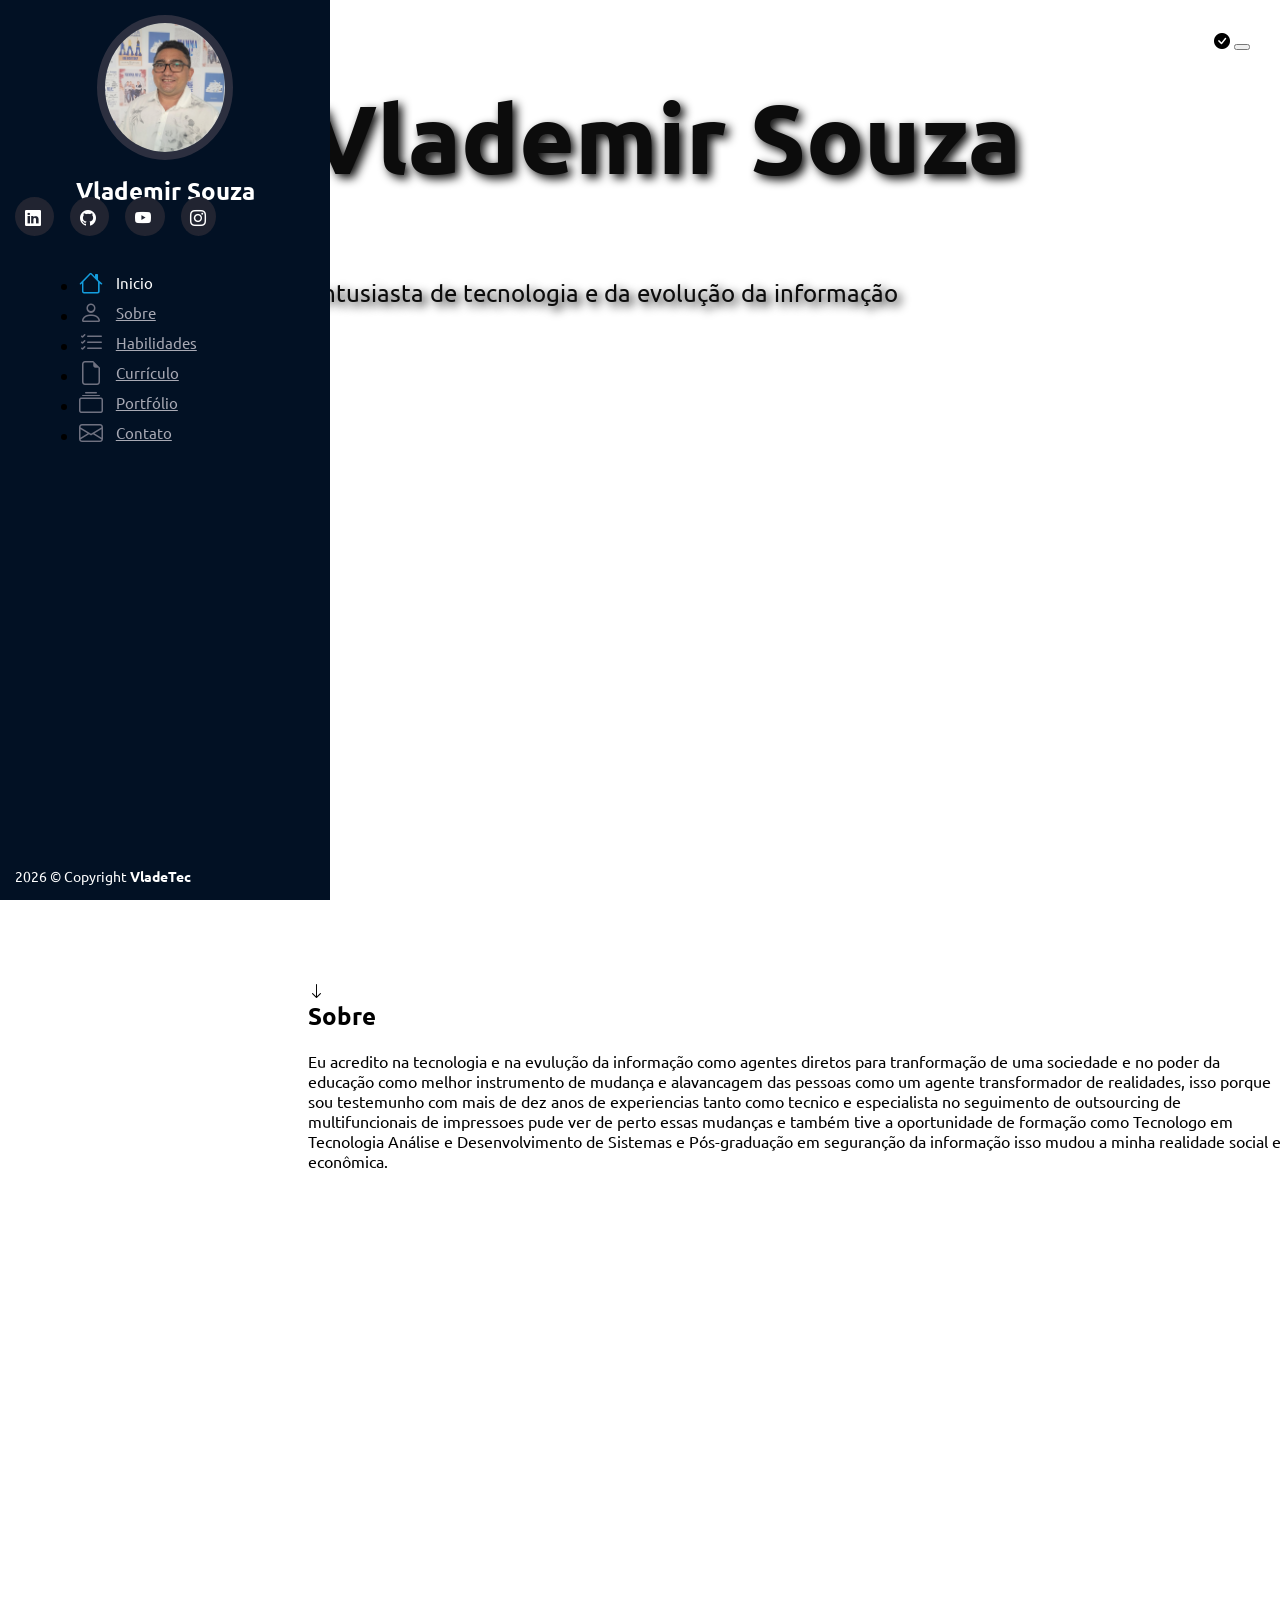
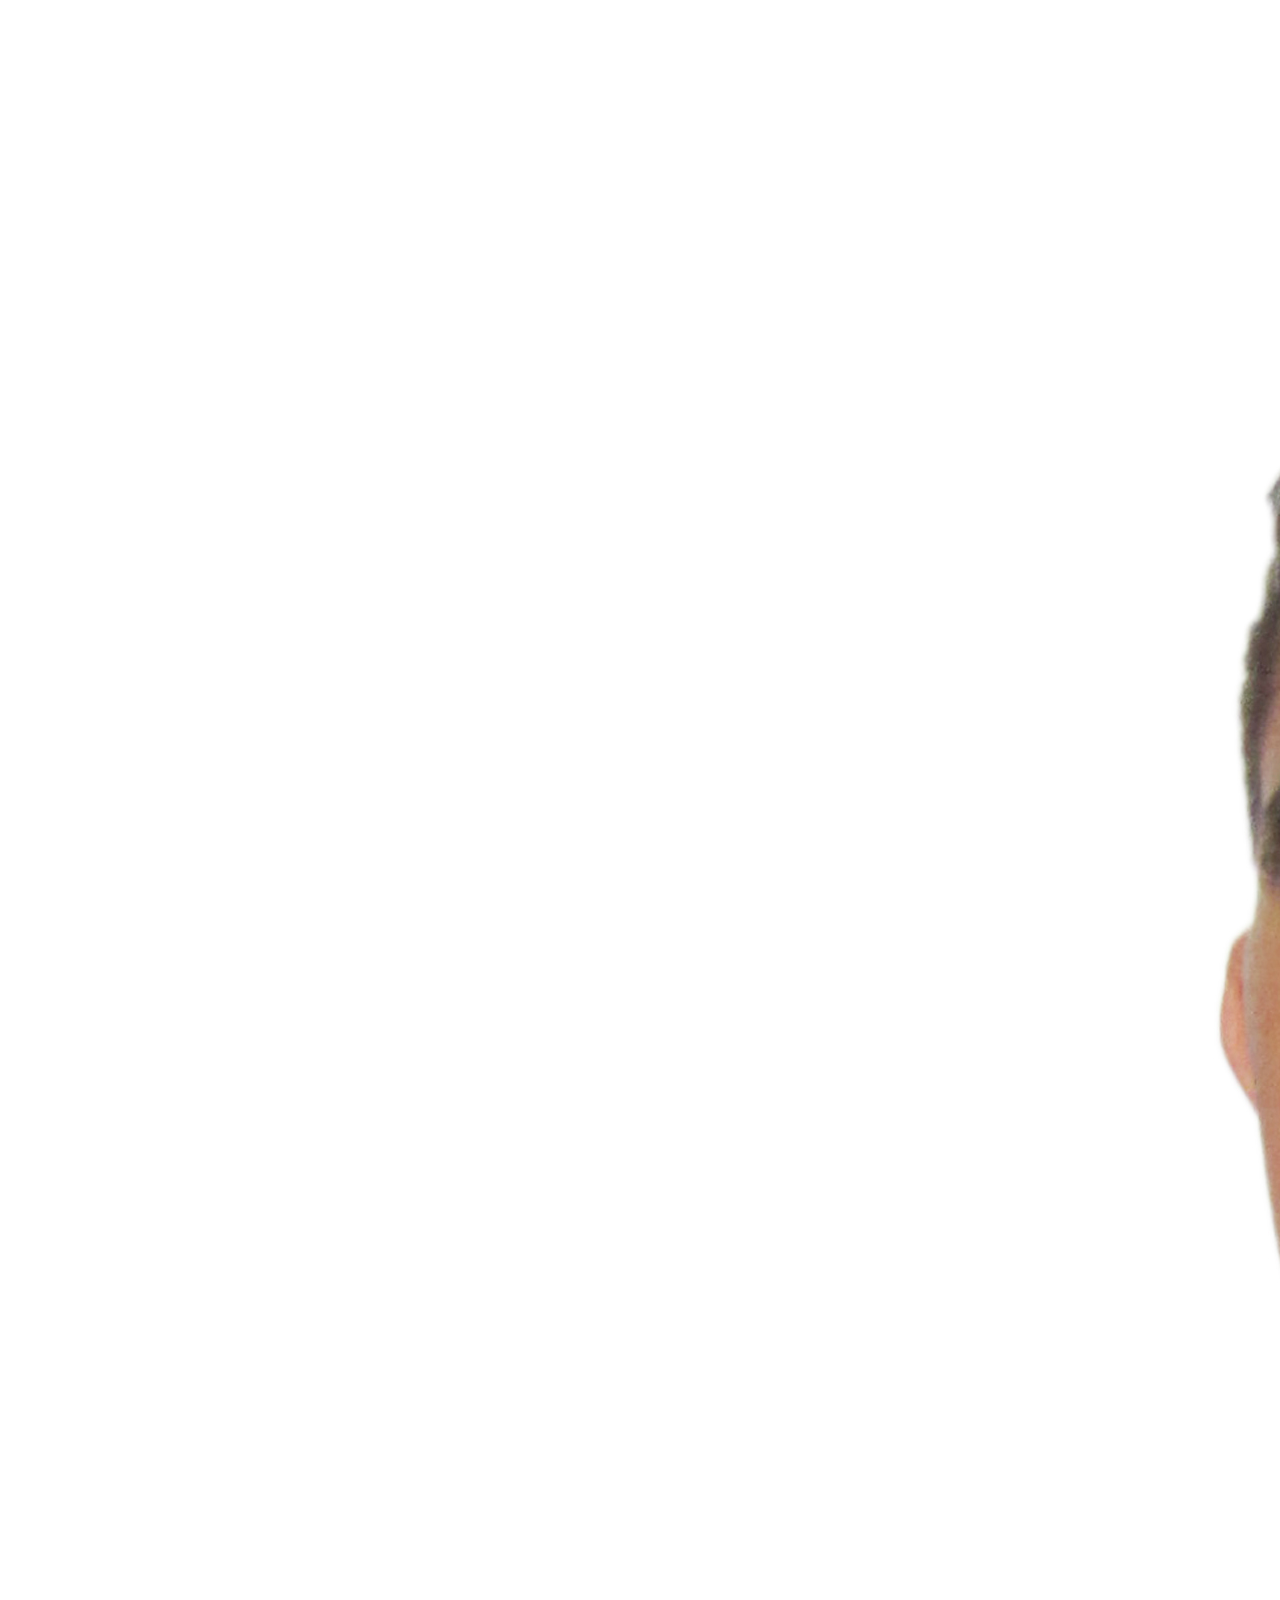
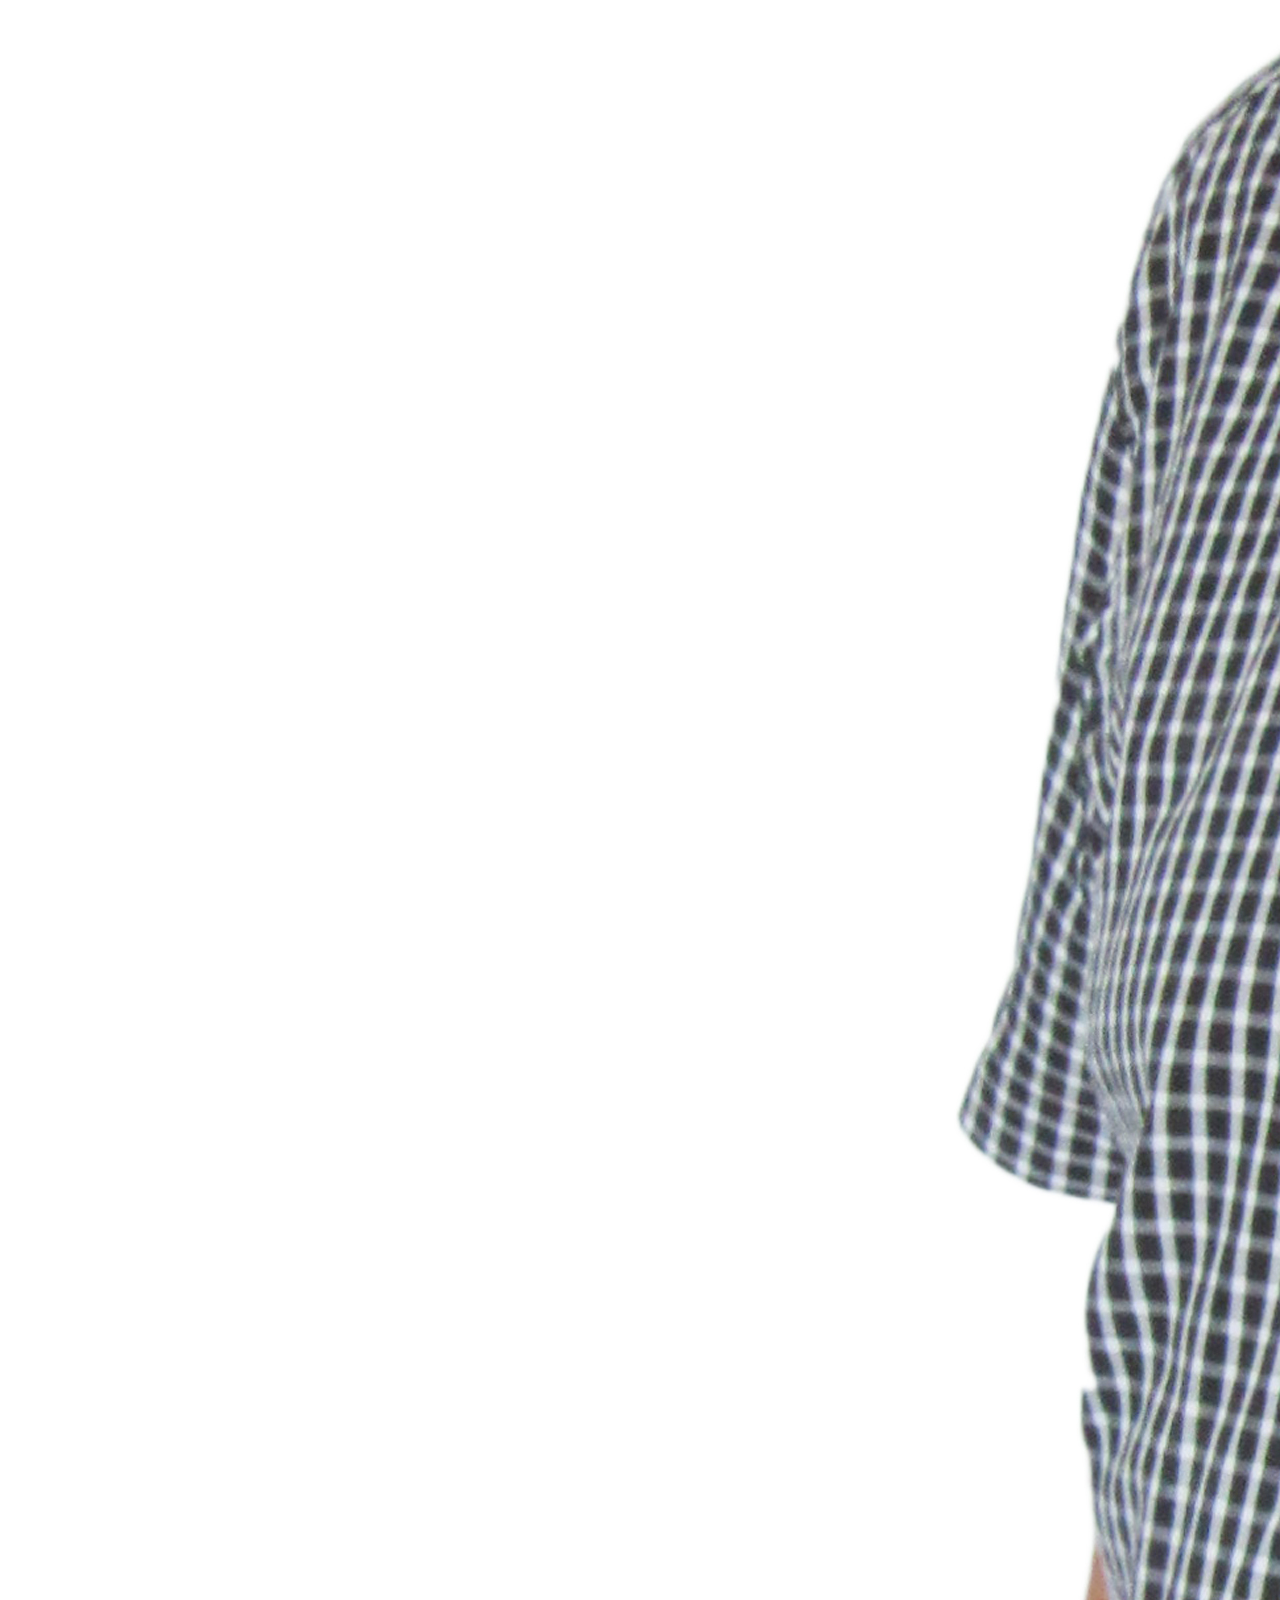
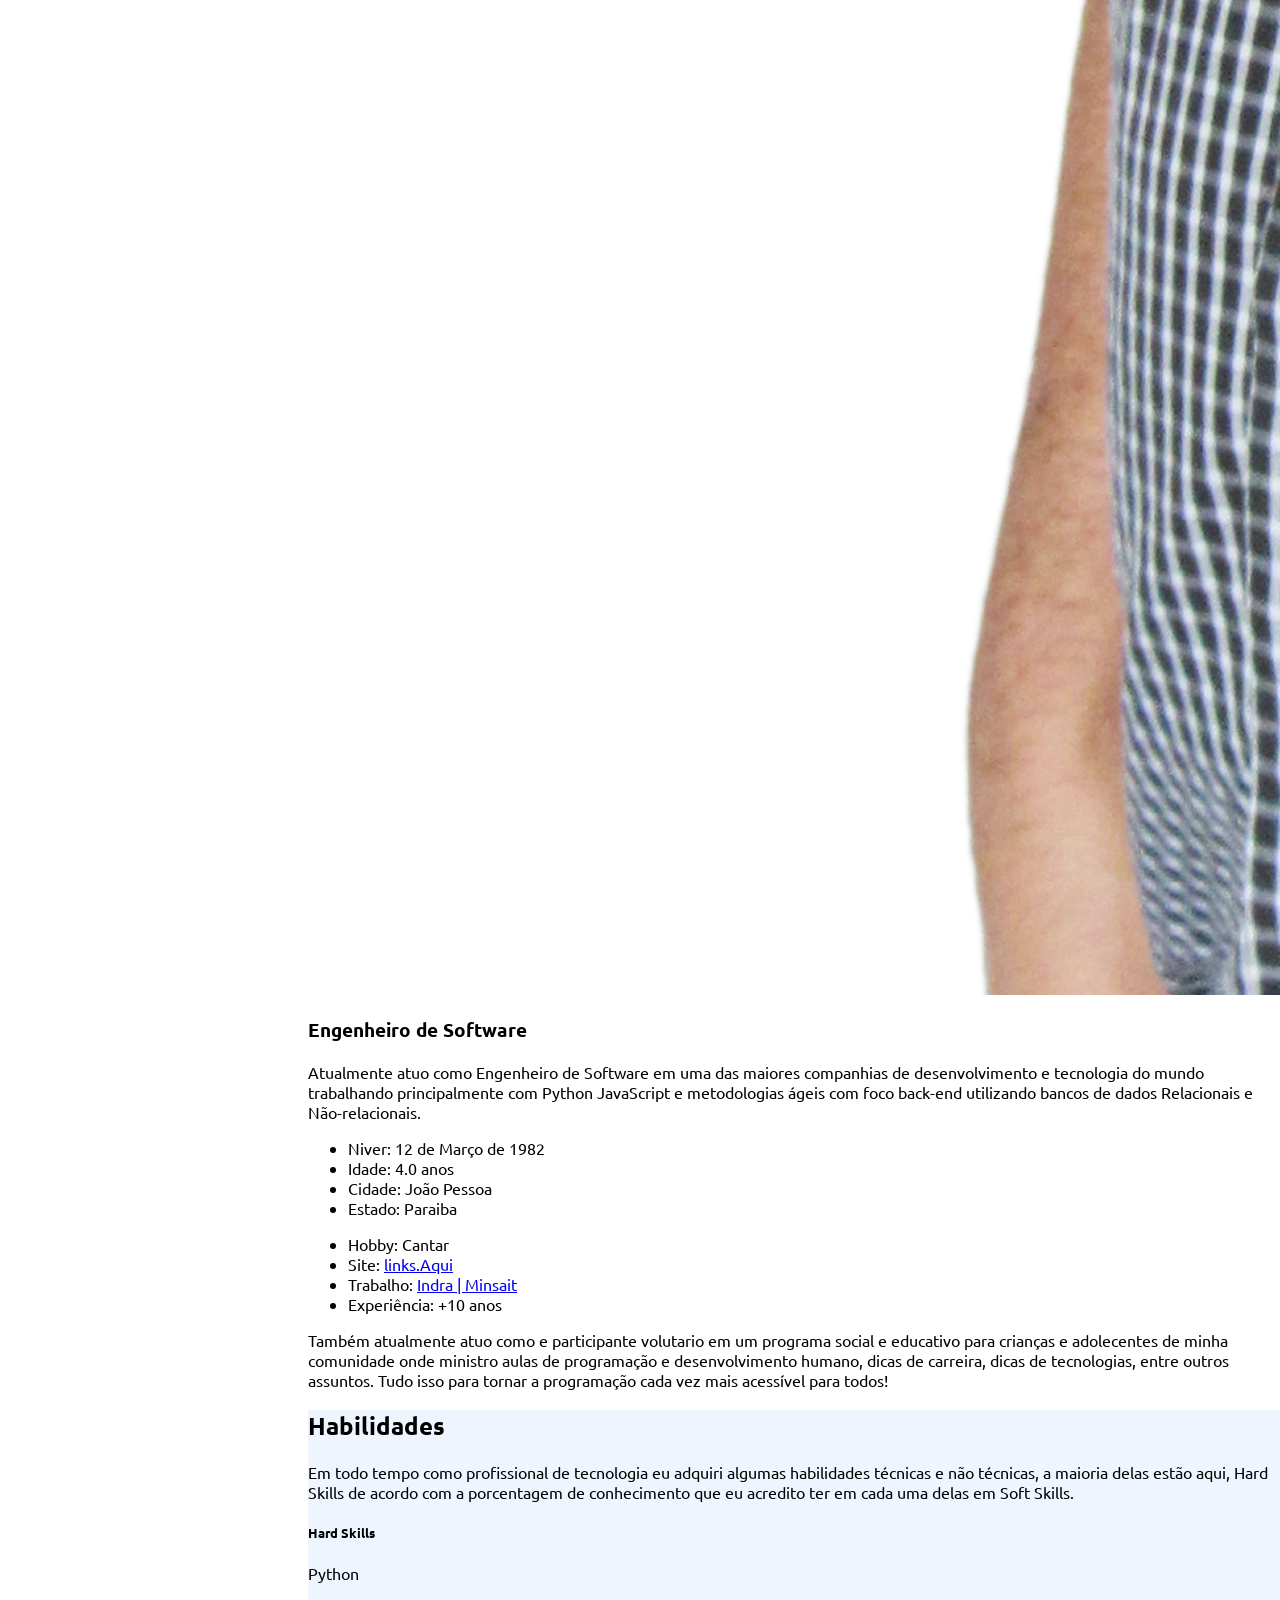
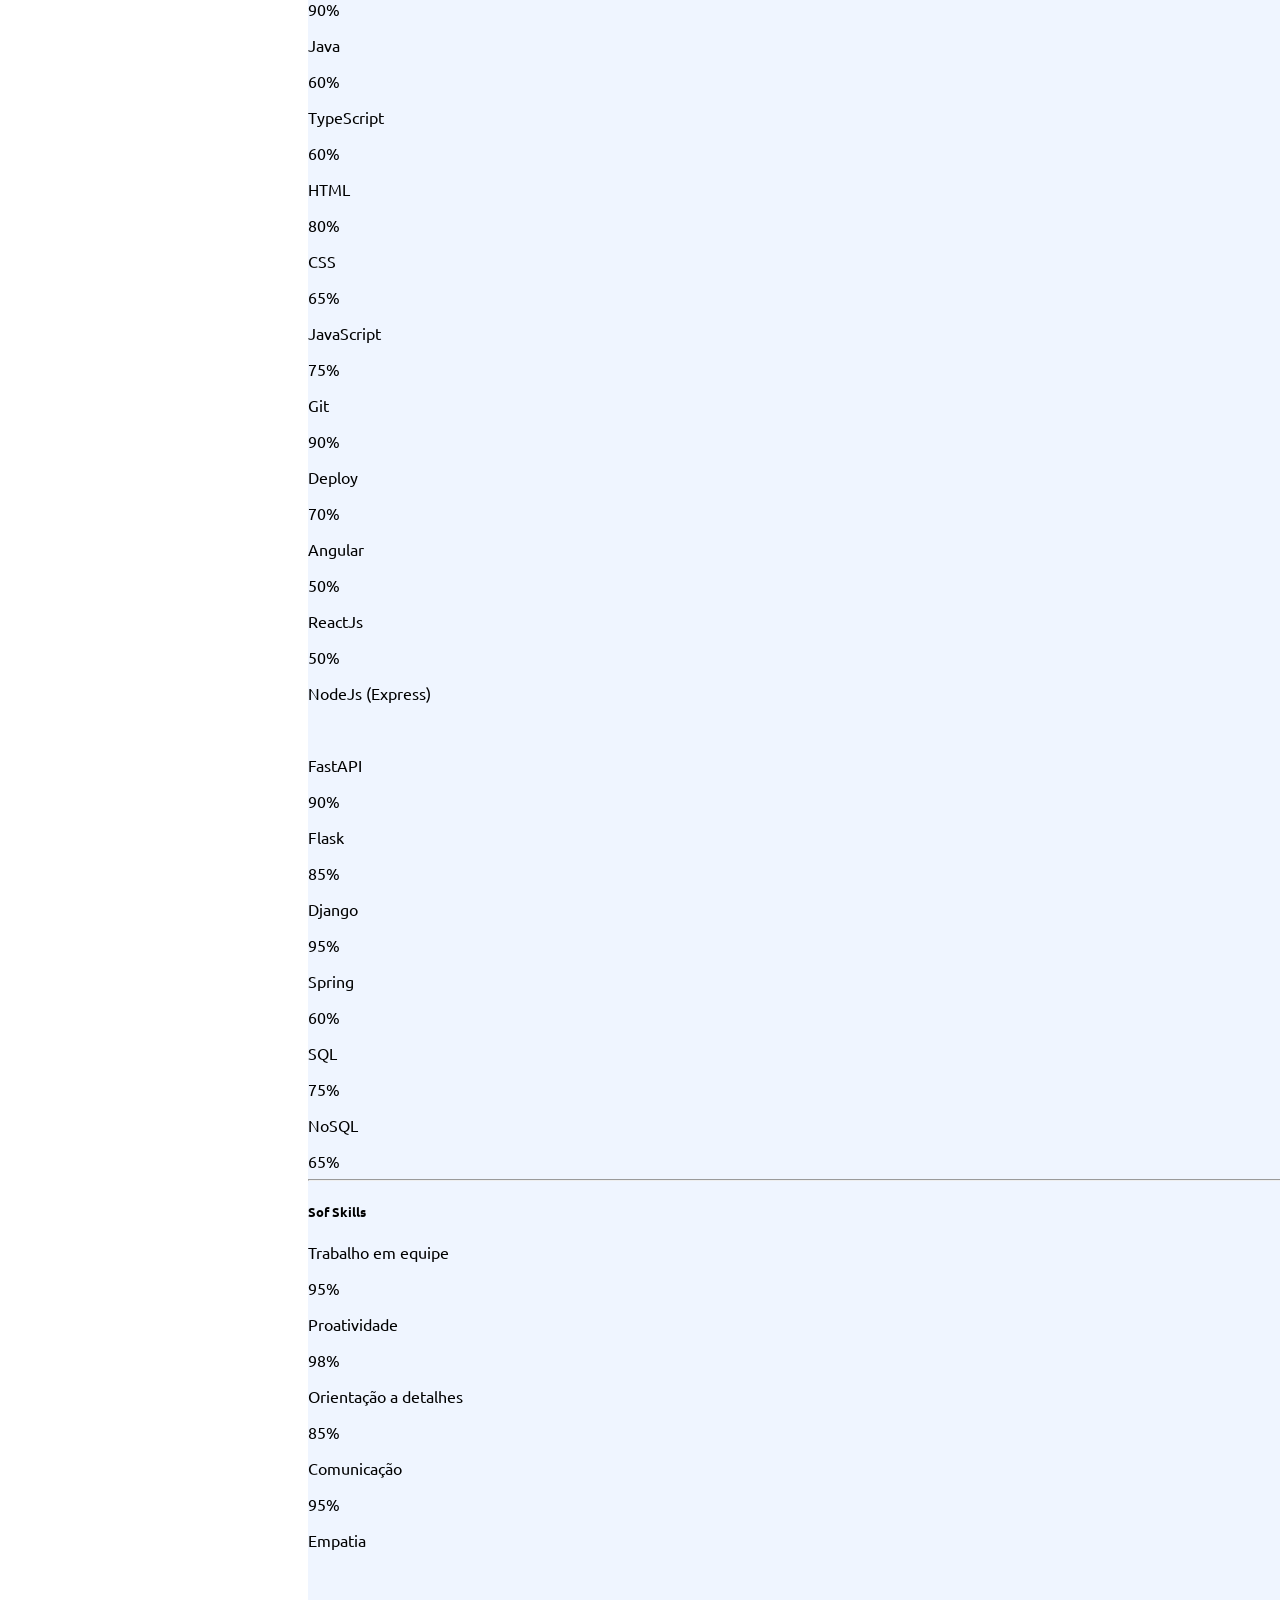
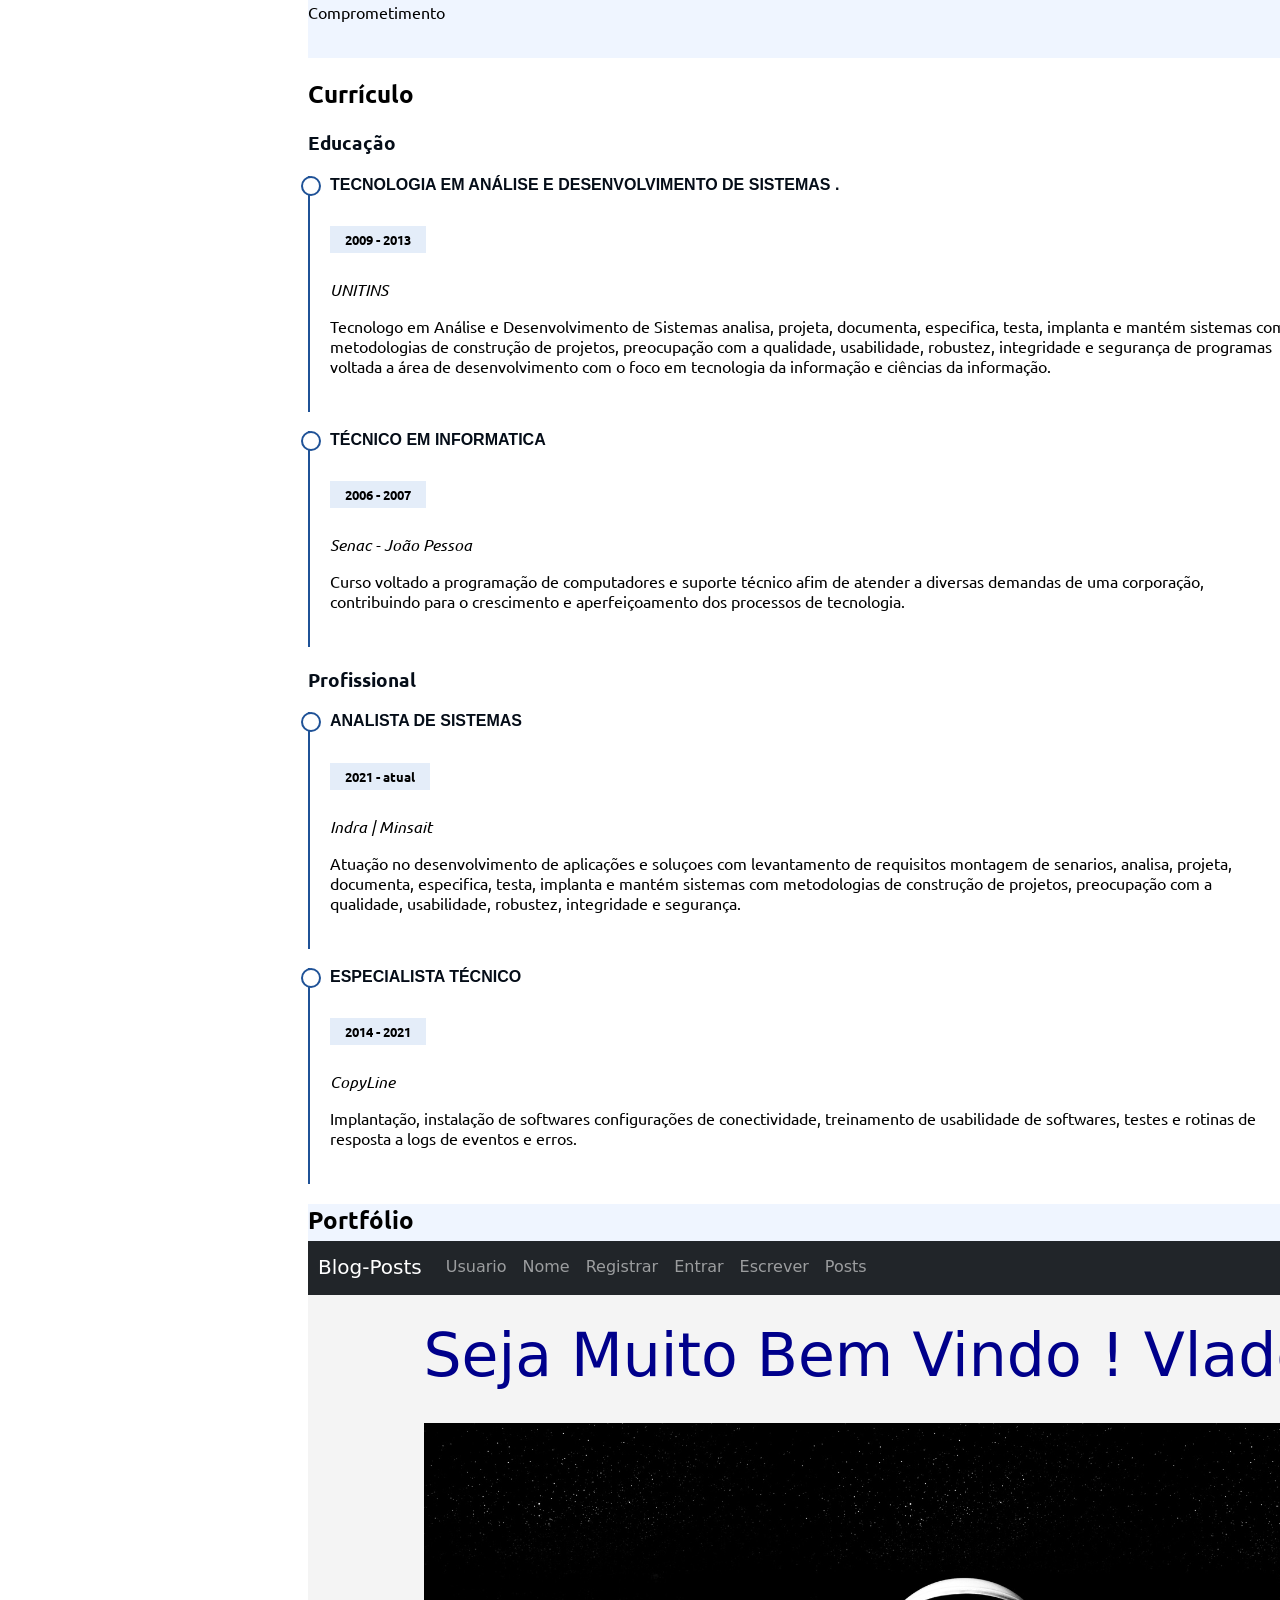
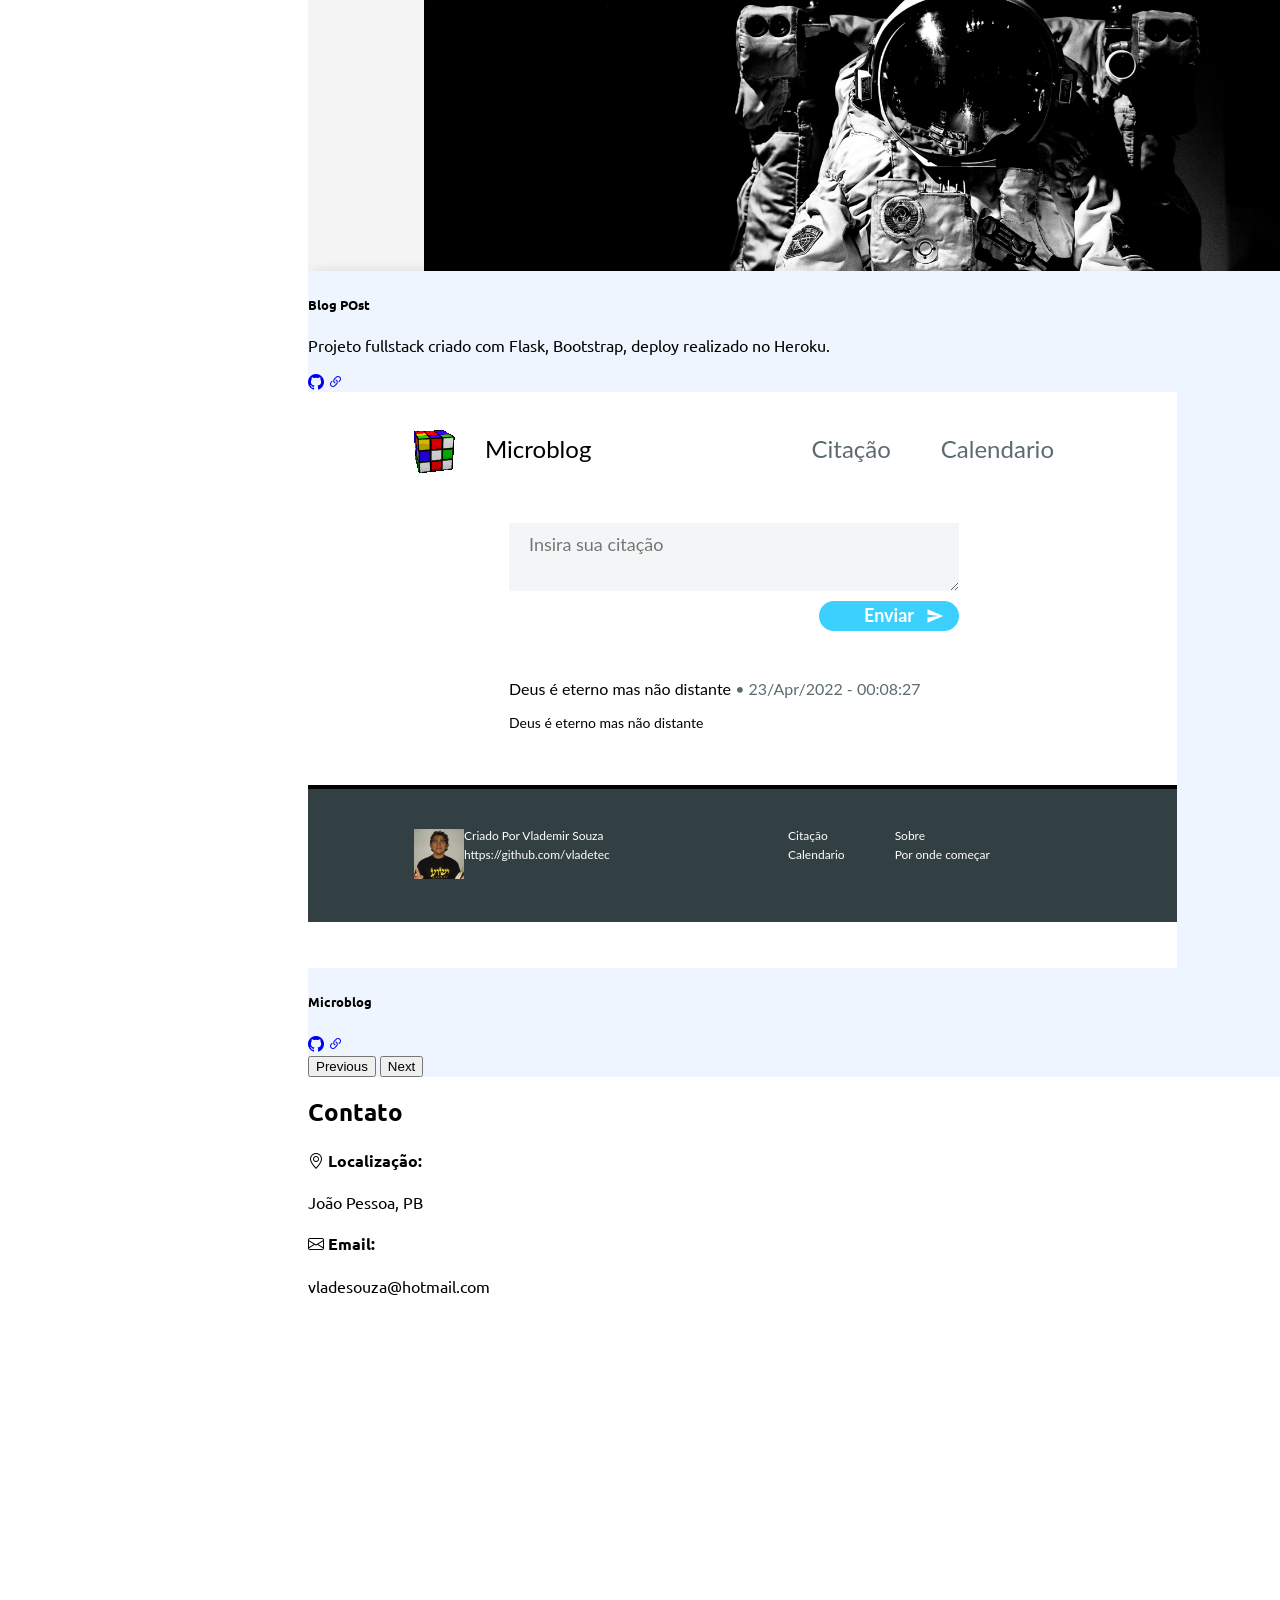
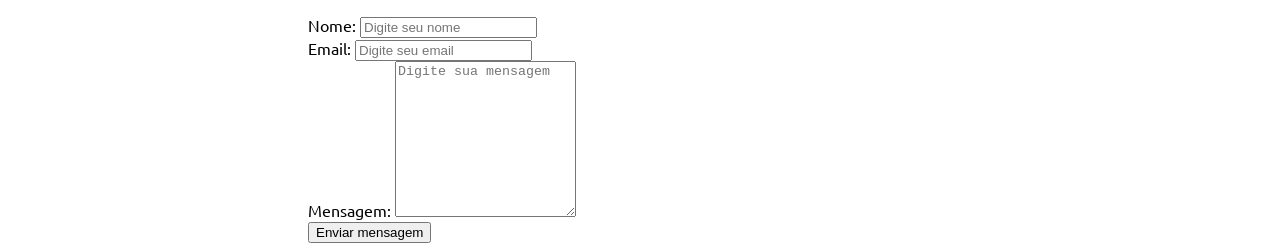
==== index.html @ cbddaae7 "frist commit" ====
<!DOCTYPE html>
<html lang="pt-br">
  <head>
    <meta charset="UTF-8" />
    <meta http-equiv="X-UA-Compatible" content="IE=edge" />
    <meta name="viewport" content="width=device-width, initial-scale=1.0" />
    <link rel="stylesheet" href="./static/bootstrap/css/bootstrap.css" />
    <link rel="stylesheet" href="./static/style.css" />
    <link rel="icon" type="image/png" href="./static/img/asset-15.png" />
    <link
      rel="stylesheet"
      href="https://cdn.jsdelivr.net/npm/bootstrap-icons@1.5.0/font/bootstrap-icons.css"
    />
    <title>Vlade-Portfolio</title>
  </head>

  <body>
    <i class="bi bi-list menu-mobile"></i>

    <aside id="header">
      <section class="profile">
        <img src="./static/img/perfil.png" alt="Foto do Vlademir" />
        <h1>Vlademir Souza</h1>
        <div class="social-links mt-4 text-center">
          <a
            target="_blank"
            href="https://www.linkedin.com/in/vlademir-souza-ads/"
          >
            <i class="bi bi-linkedin"></i>
          </a>
          <a target="_blank" href="https://github.com/vladetec">
            <i class="bi bi-github"></i>
          </a>
          <a target="_blank" href="https://www.youtube.com/watch?v=SG2Ft_Pk9q8">
            <i class="bi bi-youtube"></i>
          </a>
          <a target="_blank" href="https://www.instagram.com/vladetec/">
            <i class="bi bi-instagram"></i>
          </a>
        </div>
      </section>

      <nav id="navbar" class="nav-menu">
        <ul class="nav flex-column">
          <li class="nav-item">
            <a class="nav-link active" aria-current="page" href="#inicio"
              ><i class="bi bi-house" aria-hidden="true"></i> Inicio</a
            >
          </li>
          <li class="nav-item">
            <a class="nav-link" href="#sobre"
              ><i class="bi bi-person" aria-hidden="true"></i> Sobre</a
            >
          </li>
          <li class="nav-item">
            <a class="nav-link" href="#habilidades"
              ><i class="bi bi-list-check" aria-hidden="true"></i>
              Habilidades</a
            >
          </li>
          <li class="nav-item">
            <a class="nav-link" href="#curriculo"
              ><i class="bi bi-file-earmark" aria-hidden="true"></i>
              Currículo</a
            >
          </li>
          <li class="nav-item">
            <a class="nav-link" href="{{ url_for('posts')}}"
              ><i class="bi bi-collection" aria-hidden="true"></i> Portfólio</a
            >
          </li>
          <li class="nav-item">
            <a class="nav-link" href="#contato"
              ><i class="bi bi-envelope" aria-hidden="true"></i> Contato</a
            >
          </li>
        </ul>
      </nav>
    </aside>

    <main id="main">
      <section id="inicio" class="row m-0 p-0">
        <div id="imagem">
          <div
            class="col-md-5 d-flex justify-content-center align-items-center flex-column"
          >
            <h2 class="text-primary text-shadow">Vlademir Souza</h2>
            <span id="subtitle" class="text-primary text-shadow"
              >Entusiasta de tecnologia e da evolução da informação</span
            >
          </div>
        </div>

        <div class="col-md-7 d-flex justify-content-end align-items-end">
          <div id="arraste" class="d-flex align-items-center">
            <i
              class="bi bi-arrow-down text-white pe-2 fs-2"
              aria-hidden="true"
            ></i>
            <a href="#sobre">Arrate para mais</a>
          </div>
        </div>
      </section>

      <section class="container mt-5" id="sobre">
        <div class="row w-100">
          <div class="col-md-12" data-anime="down">
            <h2 class="pt-3">Sobre</h2>
            <p>
              Eu acredito na tecnologia e na evulução da informação como agentes
              diretos para tranformação de uma sociedade e no poder da educação
              como melhor instrumento de mudança e alavancagem das pessoas como
              um agente transformador de realidades, isso porque sou testemunho
              com mais de dez anos de experiencias tanto como tecnico e
              especialista no seguimento de outsourcing de multifuncionais de
              impressoes pude ver de perto essas mudanças e também tive a
              oportunidade de formação como Tecnologo em Tecnologia Análise e
              Desenvolvimento de Sistemas e Pós-graduação em seguranção da
              informação isso mudou a minha realidade social e econômica.
            </p>
          </div>
        </div>

        <div class="row mt-4">
          <div class="col-md-4">
            <img
              class="img-fluid shadow"
              src="./static/img/FOTO_PERFIL.png"
              alt="Foto do Vlademir"
              data-anime="left"
            />
          </div>
          <div class="col-md-8" data-anime="right">
            <h3>Engenheiro de Software</h3>
            <p>
              Atualmente atuo como Engenheiro de Software em uma das maiores
              companhias de desenvolvimento e tecnologia do mundo trabalhando
              principalmente com Python JavaScript e metodologias ágeis com foco
              back-end utilizando bancos de dados Relacionais e Não-relacionais.
            </p>

            <div class="row mt-3 mb-3">
              <div class="col-md-6">
                <ul class="list-group list-group-flush fs-5">
                  <li class="list-group-item">
                    Niver: <span class="fw-lighter">12 de Março de 1982</span>
                  </li>
                  <li class="list-group-item">
                    Idade: <span class="fw-lighter">4.0 anos</span>
                  </li>
                  <li class="list-group-item">
                    Cidade:
                    <span class="fw-lighter">João Pessoa</span>
                  </li>
                  <li class="list-group-item">
                    Estado: <span class="fw-lighter">Paraiba</span>
                  </li>
                </ul>
              </div>
              <div class="col-md-6">
                <ul class="list-group list-group-flush fs-5">
                  <li class="list-group-item">
                    Hobby: <span class="fw-lighter">Cantar</span>
                  </li>
                  <li class="list-group-item">
                    Site:
                    <a
                      href="https://github.com/vladetec/meuCurriculo/"
                      target="_blank"
                      class="fw-lighter text-decoration-none link-dark"
                      >links.Aqui</a
                    >
                  </li>
                  <li class="list-group-item">
                    Trabalho:
                    <a
                      href="https://www.indracompany.com/pt-br/"
                      target="_blank"
                      class="fw-lighter text-decoration-none link-dark"
                      >Indra | Minsait</a
                    >
                  </li>
                  <li class="list-group-item">
                    Experiência: <span class="fw-lighter"> +10 anos</span>
                  </li>
                </ul>
              </div>
            </div>

            <p>
              Também atualmente atuo como e participante volutario em um
              programa social e educativo para crianças e adolecentes de minha
              comunidade onde ministro aulas de programação e desenvolvimento
              humano, dicas de carreira, dicas de tecnologias, entre outros
              assuntos. Tudo isso para tornar a programação cada vez mais
              acessível para todos!
            </p>
          </div>
        </div>
      </section>

      <section class="mt-5 section-bg" id="habilidades">
        <div class="container pb-5">
          <h2 class="pt-5">Habilidades</h2>
          <p>
            Em todo tempo como profissional de tecnologia eu adquiri algumas
            habilidades técnicas e não técnicas, a maioria delas estão aqui,
            Hard Skills de acordo com a porcentagem de conhecimento que eu
            acredito ter em cada uma delas em Soft Skills.
          </p>
          <h5 class="pt-5">Hard Skills</h5>
		  <div class="row">
            <div class="col-md-6">
			 <p class="mt-3 mb-0">Python</p>
              <div class="progress">
                <div
                  class="progress-bar"
                  data-anime="left"
                  role="progressbar"
                  style="width: 80%"
                  aria-valuenow="80"
                  aria-valuemin="0"
                  aria-valuemax="100"
                >
                  90%
                </div>
              </div>
			  <p class="mt-3 mb-0">Java</p>
              <div class="progress">
                <div
                  class="progress-bar"
                  data-anime="left"
                  role="progressbar"
                  style="width: 60%"
                  aria-valuenow="60"
                  aria-valuemin="0"
                  aria-valuemax="100"
                >
                  60%
                </div>
              </div>
			  <p class="mt-3 mb-0">TypeScript</p>
              <div class="progress">
                <div
                  class="progress-bar"
                  data-anime="left"
                  role="progressbar"
                  style="width: 60%"
                  aria-valuenow="60"
                  aria-valuemin="0"
                  aria-valuemax="100"
                >
                  60%
                </div>
              </div>
              <p class="mt-3 mb-0">HTML</p>
              <div class="progress">
                <div
                  class="progress-bar"
                  role="progressbar"
                  style="width: 70%"
                  aria-valuenow="70"
                  data-anime="left"
                  aria-valuemin="0"
                  aria-valuemax="100"
                >
                  80%
                </div>
              </div>
              <p class="mt-3 mb-0">CSS</p>
              <div class="progress">
                <div
                  class="progress-bar"
                  data-anime="left"
                  role="progressbar"
                  style="width: 65%"
                  aria-valuenow="65"
                  aria-valuemin="0"
                  aria-valuemax="100"
                >
                  65%
                </div>
              </div>
              <p class="mt-3 mb-0">JavaScript</p>
              <div class="progress">
                <div
                  class="progress-bar"
                  data-anime="left"
                  role="progressbar"
                  style="width: 75%"
                  aria-valuenow="75"
                  aria-valuemin="0"
                  aria-valuemax="100"
                >
                  75%
                </div>
              </div>
              
             
              
              <p class="mt-3 mb-0">Git</p>
              <div class="progress">
                <div
                  class="progress-bar"
                  data-anime="left"
                  role="progressbar"
                  style="width: 90%"
                  aria-valuenow="90"
                  aria-valuemin="0"
                  aria-valuemax="100"
                >
                  90%
                </div>
              </div>
              <p class="mt-3 mb-0">Deploy</p>
              <div class="progress mb-3">
                <div
                  class="progress-bar"
                  data-anime="left"
                  role="progressbar"
                  style="width: 70%"
                  aria-valuenow="70"
                  aria-valuemin="0"
                  aria-valuemax="100"
                >
                  70%
                </div>
              </div>
            </div>
            <div class="col-md-6">
              <p class="mt-3 mb-0">Angular</p>
              <div class="progress">
                <div
                  class="progress-bar"
                  data-anime="left"
                  role="progressbar"
                  style="width: 50%"
                  aria-valuenow="50"
                  aria-valuemin="0"
                  aria-valuemax="100"
                >
                  50%
                </div>
              </div>
              <p class="mt-3 mb-0">ReactJs</p>
              <div class="progress">
                <div
                  class="progress-bar"
                  data-anime="left"
                  role="progressbar"
                  style="width: 50%"
                  aria-valuenow="50"
                  aria-valuemin="0"
                  aria-valuemax="100"
                >
                  50%
                </div>
              </div>
              <p class="mt-3 mb-0">NodeJs (Express)</p>
              <div class="progress">
                <div
                  class="progress-bar"
                  data-anime="left"
                  role="progressbar"
                  style="width: 75%"
                  aria-valuenow="75"
                  aria-valuemin="0"
                  aria-valuemax="100"
                >
                  75%
                </div>
              </div>
			  <p class="mt-3 mb-0">FastAPI</p>
              <div class="progress">
                <div
                  class="progress-bar"
                  data-anime="left"
                  role="progressbar"
                  style="width: 80%"
                  aria-valuenow="80"
                  aria-valuemin="0"
                  aria-valuemax="100"
                >
                  90%
                </div>
			</div>
              <p class="mt-3 mb-0">Flask</p>
              <div class="progress">
                <div
                  class="progress-bar"
                  data-anime="left"
                  role="progressbar"
                  style="width: 80%"
                  aria-valuenow="80"
                  aria-valuemin="0"
                  aria-valuemax="100"
                >
                  85%
                </div>
              </div>
              <p class="mt-3 mb-0">Django</p>
              <div class="progress">
                <div
                  class="progress-bar"
                  data-anime="left"
                  role="progressbar"
                  style="width: 80%"
                  aria-valuenow="80"
                  aria-valuemin="0"
                  aria-valuemax="100"
                >
                  95%
                </div>
              </div>
              <p class="mt-3 mb-0">Spring</p>
              <div class="progress">
                <div
                  class="progress-bar"
                  data-anime="left"
                  role="progressbar"
                  style="width: 60%"
                  aria-valuenow="60"
                  aria-valuemin="0"
                  aria-valuemax="100"
                >
                  60%
                </div>
              </div>
              <p class="mt-3 mb-0">SQL</p>
              <div class="progress">
                <div
                  class="progress-bar"
                  data-anime="left"
                  role="progressbar"
                  style="width: 75%"
                  aria-valuenow="75"
                  aria-valuemin="0"
                  aria-valuemax="100"
                >
                  75%
                </div>
              </div>
              <p class="mt-3 mb-0">NoSQL</p>
              <div class="progress mb-3">
                <div
                  class="progress-bar"
                  data-anime="left"
                  role="progressbar"
                  style="width: 65%"
                  aria-valuenow="65"
                  aria-valuemin="0"
                  aria-valuemax="100"
                >
                  65%
                </div>
              </div>
            </div>
          </div>

          <hr class="w-50 me-auto ms-auto" />
          <h5 class="pt-5">Sof Skills</h5>
          <div class="row">
            <div class="col-md-6">
              <p class="mt-3 mb-0">Trabalho em equipe</p>
              <div class="progress">
                <div
                  class="progress-bar"
                  data-anime="left"
                  role="progressbar"
                  style="width: 95%"
                  aria-valuenow="95"
                  aria-valuemin="0"
                  aria-valuemax="100"
                >
                  95%
                </div>
              </div>

              <p class="mt-3 mb-0">Proatividade</p>
              <div class="progress">
                <div
                  class="progress-bar"
                  data-anime="left"
                  role="progressbar"
                  style="width: 98%"
                  aria-valuenow="98"
                  aria-valuemin="0"
                  aria-valuemax="100"
                >
                  98%
                </div>
              </div>

              <p class="mt-3 mb-0">Orientação a detalhes</p>
              <div class="progress">
                <div
                  class="progress-bar"
                  data-anime="left"
                  role="progressbar"
                  style="width: 85%"
                  aria-valuenow="85"
                  aria-valuemin="0"
                  aria-valuemax="100"
                >
                  85%
                </div>
              </div>
            </div>
            <div class="col-md-6">
              <p class="mt-3 mb-0">Comunicação</p>
              <div class="progress">
                <div
                  class="progress-bar"
                  data-anime="left"
                  role="progressbar"
                  style="width: 95%"
                  aria-valuenow="95"
                  aria-valuemin="0"
                  aria-valuemax="100"
                >
                  95%
                </div>
              </div>

              <p class="mt-3 mb-0">Empatia</p>
              <div class="progress">
                <div
                  class="progress-bar"
                  data-anime="left"
                  role="progressbar"
                  style="width: 85%"
                  aria-valuenow="85"
                  aria-valuemin="0"
                  aria-valuemax="100"
                >
                  85%
                </div>
              </div>

              <p class="mt-3 mb-0">Comprometimento</p>
              <div class="progress">
                <div
                  class="progress-bar"
                  data-anime="left"
                  role="progressbar"
                  style="width: 98%"
                  aria-valuenow="98"
                  aria-valuemin="0"
                  aria-valuemax="100"
                >
                  98%
                </div>
              </div>
            </div>
          </div>
        </div>
      </section>

      <section class="mt-5 cv" id="curriculo">
        <div class="container pb-5">
          <h2 class="pt-3 pb-4">Currículo</h2>

          <div class="row">
            <div class="col-md-6">
              <h3 class="cv-title">Educação</h3>

              <div class="cv-item" data-anime="up">
                <h4>Tecnologia em Análise e desenvolvimento de sistemas .</h4>
                <h5>2009 - 2013</h5>
                <p><em>UNITINS</em></p>
                <p>
                  Tecnologo em Análise e Desenvolvimento de Sistemas analisa,
                  projeta, documenta, especifica, testa, implanta e mantém
                  sistemas com metodologias de construção de projetos,
                  preocupação com a qualidade, usabilidade, robustez,
                  integridade e segurança de programas voltada a área de
                  desenvolvimento com o foco em tecnologia da informação e
                  ciências da informação.
                </p>
              </div>

              <div class="cv-item" data-anime="up">
                <h4>Técnico em Informatica</h4>
                <h5>2006 - 2007</h5>
                <p><em>Senac - João Pessoa</em></p>
                <p>
                  Curso voltado a programação de computadores e suporte técnico
                  afim de atender a diversas demandas de uma corporação,
                  contribuindo para o crescimento e aperfeiçoamento dos
                  processos de tecnologia.
                </p>
              </div>
            </div>
            <div class="col-md-6">
              <h3 class="cv-title">Profissional</h3>

              <div class="cv-item" data-anime="up">
                <h4>Analista de Sistemas</h4>
                <h5>2021 - atual</h5>
                <p><em>Indra | Minsait</em></p>
                <p>
                  Atuação no desenvolvimento de aplicações e soluçoes com
                  levantamento de requisitos montagem de senarios, analisa,
                  projeta, documenta, especifica, testa, implanta e mantém
                  sistemas com metodologias de construção de projetos,
                  preocupação com a qualidade, usabilidade, robustez,
                  integridade e segurança.
                </p>
              </div>

              <div class="cv-item" data-anime="up">
                <h4>Especialista Técnico</h4>
                <h5>2014 - 2021</h5>
                <p><em>CopyLine</em></p>
                <p>
                  Implantação, instalação de softwares configurações de
                  conectividade, treinamento de usabilidade de softwares, testes
                  e rotinas de resposta a logs de eventos e erros.
                </p>
              </div>
            </div>
          </div>
        </div>
      </section>

      <section id="portfolio" class="section-bg mt-5">
        <div class="container pb-5 pt-5" data-anime="left">
          <h2 class="pb-4">Portfólio</h2>

          <div
            id="carouselPortfolio"
            class="carousel carousel-dark slide"
            data-bs-ride="carousel"
          >
            <div class="carousel-indicators">
              <button
                type="button"
                data-bs-target="#carouselPortfolio"
                data-bs-slide-to="0"
                class="active"
                aria-current="true"
                aria-label="Slide 1"
              ></button>
              <button
                type="button"
                data-bs-target="#carouselPortfolio"
                data-bs-slide-to="1"
                aria-label="Slide 2"
              ></button>
            </div>
            <div class="carousel-inner">
              <div class="carousel-item active" data-bs-interval="10000">
                <div class="row row-cols-1 row-cols-md-3 g-4">
                  <div class="col">
                    <div class="card">
                      <img
                        src="./static/img/Blog_Post.png"
                        class="card-img-top img-fluid w-100"
                        alt="print do blog"
                      />
                      <div class="card-body">
                        <h5 class="card-title">Blog POst</h5>
                        <p class="card-text">
                          Projeto fullstack criado com Flask, Bootstrap, deploy
                          realizado no Heroku.
                        </p>
                        <div class="d-flex justify-content-center">
                          <a
                            href="https://github.com/vladetec/portifolio-blog-posts"
                            target="_blank"
                            class="btn btn-outline-dark me-3"
                            ><i class="bi bi-github"></i
                          ></a>
                          <a
                            href="https://portifolio-vladetec.herokuapp.com/"
                            target="_blank"
                            class="btn btn-outline-primary"
                            ><i class="bi bi-link-45deg"></i
                          ></a>
                        </div>
                      </div>
                    </div>
                  </div>
                  <div class="col">
                    <div class="card">
                      <img
                        src="../static/img/microblog.png"
                        class="card-img-top img-fluid w-100"
                        alt="print do blog"
                      />
                      <div class="card-body">
                        <h5 class="card-title">Microblog</h5>
                        <p class="card-text"></p>
                        <div class="d-flex justify-content-center">
                          <a
                            href="https://github.com/vladetec/make-microblog-flask"
                            target="_blank"
                            class="btn btn-outline-dark me-3"
                            ><i class="bi bi-github"></i
                          ></a>
                          <a
                            href="https://microblog-vladetec.herokuapp.com/"
                            target="_blank"
                            class="btn btn-outline-primary"
                            ><i class="bi bi-link-45deg"></i
                          ></a>
                        </div>
                      </div>
                    </div>
                  </div>
                </div>
              </div>
            </div>
            <button
              class="carousel-control-prev"
              type="button"
              data-bs-target="#carouselPortfolio"
              data-bs-slide="prev"
            >
              <span
                class="carousel-control-prev-icon"
                aria-hidden="true"
              ></span>
              <span class="visually-hidden">Previous</span>
            </button>
            <button
              class="carousel-control-next"
              type="button"
              data-bs-target="#carouselPortfolio"
              data-bs-slide="next"
            >
              <span
                class="carousel-control-next-icon"
                aria-hidden="true"
              ></span>
              <span class="visually-hidden">Next</span>
            </button>
          </div>
        </div>
      </section>

      <section class="pt-5 pb-5" id="contato">
        <div class="container mb-5">
          <h2 class="pt-3 pb-3">Contato</h2>

          <div class="row">
            <div class="col-md-5">
              <div class="card p-5 shadow border-0" data-anime="up">
                <div class="endereco">
                  <h4><i class="bi bi-geo-alt"></i> Localização:</h4>
                  <p>João Pessoa, PB</p>
                </div>

                <div class="email">
                  <h4><i class="bi bi-envelope"></i> Email:</h4>
                  <p>vladesouza@hotmail.com</p>
                </div>

                <iframe
                  src="https://maps.google.com/maps?q=Jo%C3%A3o%20pessoa%20PB%20&t=&z=15&ie=UTF8&iwloc=&output=embed"
                  width="400"
                  height="300"
                  style="border: 0"
                  allowfullscreen=""
                  loading="lazy"
                  class="w-100"
                ></iframe>
              </div>
            </div>

            <div class="col-md-7 mt-5 mt-md-0">
              <div class="card p-5 h-100 shadow border-0" data-anime="left">
                <form class="row g-3" action="/send" method="POST">
                  <div class="col-md-6">
                    <label for="nome" class="form-label">Nome:</label>
                    <input
                      type="text"
                      class="form-control"
                      id="nome"
                      name="nome"
                      placeholder="Digite seu nome"
                      required
                    />
                  </div>
                  <div class="col-md-6">
                    <label for="email" class="form-label">Email:</label>
                    <input
                      type="email"
                      class="form-control"
                      id="email"
                      name="email"
                      placeholder="Digite seu email"
                      required
                    />
                  </div>

                  <div class="col-12">
                    <label for="mensagem" class="form-label">Mensagem:</label>
                    <textarea
                      type="text"
                      class="form-control"
                      id="mensagem"
                      name="mensagem"
                      rows="10"
                      placeholder="Digite sua mensagem"
                      required
                    ></textarea>
                  </div>

                  <div class="col-12 d-flex justify-content-center mt-4">
                    <button
                      id="btn-enviar"
                      type="submit"
                      class="btn btn-primary"
                    >
                      Enviar mensagem
                    </button>

                    <button
                      id="btn-enviar-loader"
                      class="btn btn-primary"
                      type="button"
                      disabled
                    >
                      <span
                        class="spinner-border spinner-border-sm"
                        role="status"
                        aria-hidden="true"
                      ></span>
                      Enviando...
                    </button>
                  </div>
                </form>
              </div>
            </div>
          </div>
        </div>
      </section>

     
      <div
        id="alerta"
        class="alert alert-success alert-dismissible fade show"
        role="alert"
      >
        <i class="bi bi-check-circle-fill"></i> 
        <button
          type="button"
          class="btn-close"
          data-bs-dismiss="alert"
          aria-label="Close"
        ></button>
      </div>
      
    </main>

    <footer id="footer">
      <div class="container">
        <div class="text-center">2026
          &copy; Copyright <strong>VladeTec</strong>
        </div>
      </div>
    </footer>

    <script src="./static/bootstrap/js/bootstrap.bundle.min.js"></script>
    <script src="./static/script.js"></script>
  </body>
</html>
---- static/style.css ----
@import url("https://fonts.googleapis.com/css2?family=Ubuntu:ital,wght@0,300;0,400;0,500;0,700;1,300;1,400;1,500;1,700&display=swap");

html,
body {
  font-family: Ubuntu, Arial;
  width: 100%;
  height: 100%;
}

#header {
  position: fixed;
  top: 0;
  left: 0;
  bottom: 0;
  background: #021124;
  overflow-y: auto;
  width: 300px;
  transition: all ease-in-out 0.5s;
  padding: 0 15px;
  z-index: 9997;
}

#header .profile img {
  margin: 15px auto;
  display: block;
  width: 120px;
  border: 8px solid #2c2f3f;
  border-radius: 50%;
}

#header .profile h1 {
  font-size: 24px;
  margin: 0;
  padding: 0;
  font-weight: 600;
  text-align: center;
  color: #fff;
}

#header .profile .social-links a {
  font-size: 1rem;
  background: #212431;
  color: #fff;
  padding: 0.6rem;
  margin-right: 1rem;
  border-radius: 50%;
  transition: 0.3s;
  text-decoration: none;
}

#header .profile .social-links a:hover {
  background: #149ddd;
}

.nav-menu {
  padding: 1.5rem;
}

.nav-menu a,
.nav-menu a:focus {
  display: flex;
  align-items: center;
  color: #a8a9b4;
  transition: 0.3s;
  font-size: 15px;
}

.nav-menu a i,
.nav-menu a:focus i {
  font-size: 24px;
  padding-right: 0.8rem;
  color: #6f7180;
}

.nav-menu a:hover,
.nav-menu .active,
.nav-menu .active:focus,
.nav-menu li:hover > a {
  text-decoration: none;
  color: #fff;
}

.nav-menu a:hover i,
.nav-menu .active i,
.nav-menu .active:focus i,
.nav-menu li:hover > a i {
  color: #149ddd;
}

#main {
  margin-left: 300px;
}

section#inicio {
  background-repeat: no-repeat;
  background-size: cover;
  background-attachment: fixed;
  background-position: center;
  width: 100%;
  height: 100vh;
}

section#inicio div#imagem {
  background-image: url("./img/space.jpg");
  background-size: cover;
  position: relative;
  width: 100%;
  height: 100vh;
  top: 0px;
  right: 0px;
  bottom: 0px;
  left: 0px;
  opacity: 0.95;
  z-index: 2;
}

section#inicio h2 {
  font-size: 6rem;
}

section#inicio span#subtitle {
  margin-right: 8rem;
  font-size: 1.5rem;
}

.text-shadow {
  text-shadow: 4px 4px 10px #000000;
}

section#inicio div#arraste {
  width: 9rem;
}

section#inicio div#arraste a {
  text-decoration: none;
  color: #fff;
}

i.menu-mobile {
  position: fixed;
  color: #fff;
  background-color: #252c90;
  right: 1rem;
  top: 1rem;
  font-size: 1.5rem;
  border-radius: 4rem;
  cursor: pointer;
  z-index: 10;
  width: 45px;
  height: 45px;
  display: none;
  justify-content: center;
  align-items: center;
}

.menu-nav-active {
  overflow: hidden;
}

.menu-nav-active #header {
  left: 0;
}

@media (max-width: 1024px) {
  #header {
    left: -300px;
  }
  i.menu-mobile {
    display: flex;
  }
  section#inicio h2 {
    font-size: 3.5rem;
  }
  section#inicio span#subtitle {
    margin-right: 0;
    font-size: 1rem;
  }
  #main {
    margin-left: 0;
  }
}

*::-webkit-scrollbar {
  width: 10px;
}

*::-webkit-scrollbar-track {
  width: 12px;
  box-shadow: inset 0 0 0.3rem #00000050;
  background-color: #fff;
}

*::-webkit-scrollbar-thumb {
  background-color: #252c90;
}

.section-bg {
  background-color: #eff5ff;
}

.cv .cv-title {
  font-weight: 700;
  margin-top: 20px;
  margin-bottom: 20px;
  color: #050d18;
}

.cv .cv-item {
  padding: 0 0 20px 20px;
  margin-top: -2px;
  border-left: 2px solid #1f5297;
  position: relative;
}

.cv .cv-item h4 {
  line-height: 18px;
  font-weight: 600;
  text-transform: uppercase;
  font-family: "Poppins", sans-serif;
  color: #050d18;
  margin-bottom: 10px;
}

.cv .cv-item h5 {
  background: #e4edf9;
  padding: 5px 15px;
  display: inline-block;
  font-weight: 600;
  margin-bottom: 10px;
}

.cv .cv-item::before {
  content: "";
  position: absolute;
  top: 0;
  left: -9px;
  width: 16px;
  height: 16px;
  border: 2px solid #1f5297;
  background: #fff;
  border-radius: 50%;
}

.carousel-control-prev {
  margin-left: -8rem;
}

.carousel-control-next {
  margin-right: -8rem;
}

.carousel-indicators {
  margin-bottom: -35px;
}

/* Animação */

[data-anime] {
  opacity: 0;
  transition: 1s;
}

[data-anime="down"] {
  transform: translate3d(0, -100%, 0);
}

[data-anime="up"] {
  transform: translate3d(0, 100%, 0);
}

[data-anime="left"] {
  transform: translate3d(-100%, 0, 0);
}

[data-anime="right"] {
  transform: translate3d(50px, 0, 0);
}

[data-anime].animate {
  opacity: 1;
  transform: translate3d(0, 0, 0);
}

@media (max-width: 1860px) {
  .carousel-control-prev {
    margin-left: 0;
  }

  .carousel-control-next {
    margin-right: 0;
  }

  [data-anime="right"] {
    transform: translate3d(0, 100%, 0);
  }
}

#btn-enviar-loader {
  display: none;
}

#alerta {
  position: fixed;
  z-index: 10;
  top: 30px;
  right: 30px;
}

#footer {
  padding: 15px;
  color: #fff;
  font-size: 14px;
  position: fixed;
  left: 0;
  bottom: 0;
  width: 300px;
  z-index: 9999;
  background-color: #021124;
  transition: 0.3s;
}

@media (max-width: 1012px) {
  #footer {
    position: static;
    width: auto;
    padding: 20px 15px;
  }
}
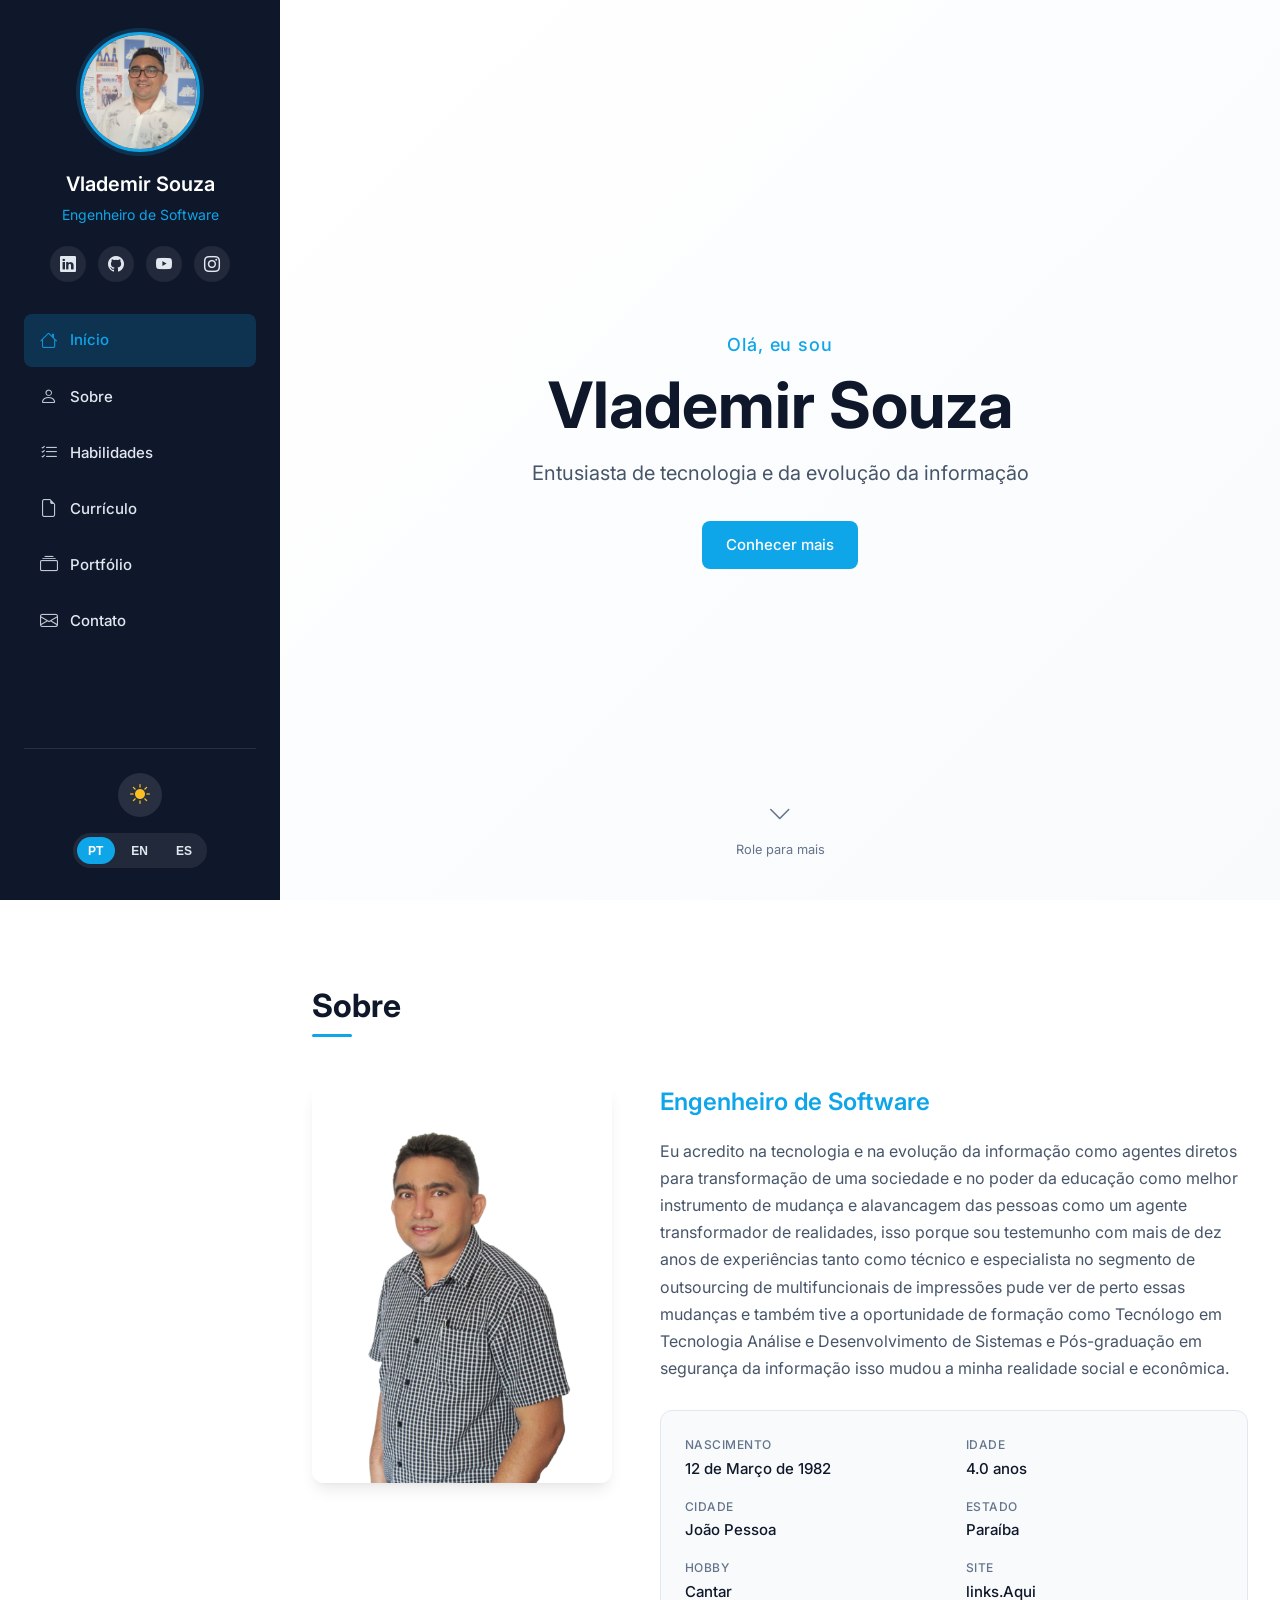
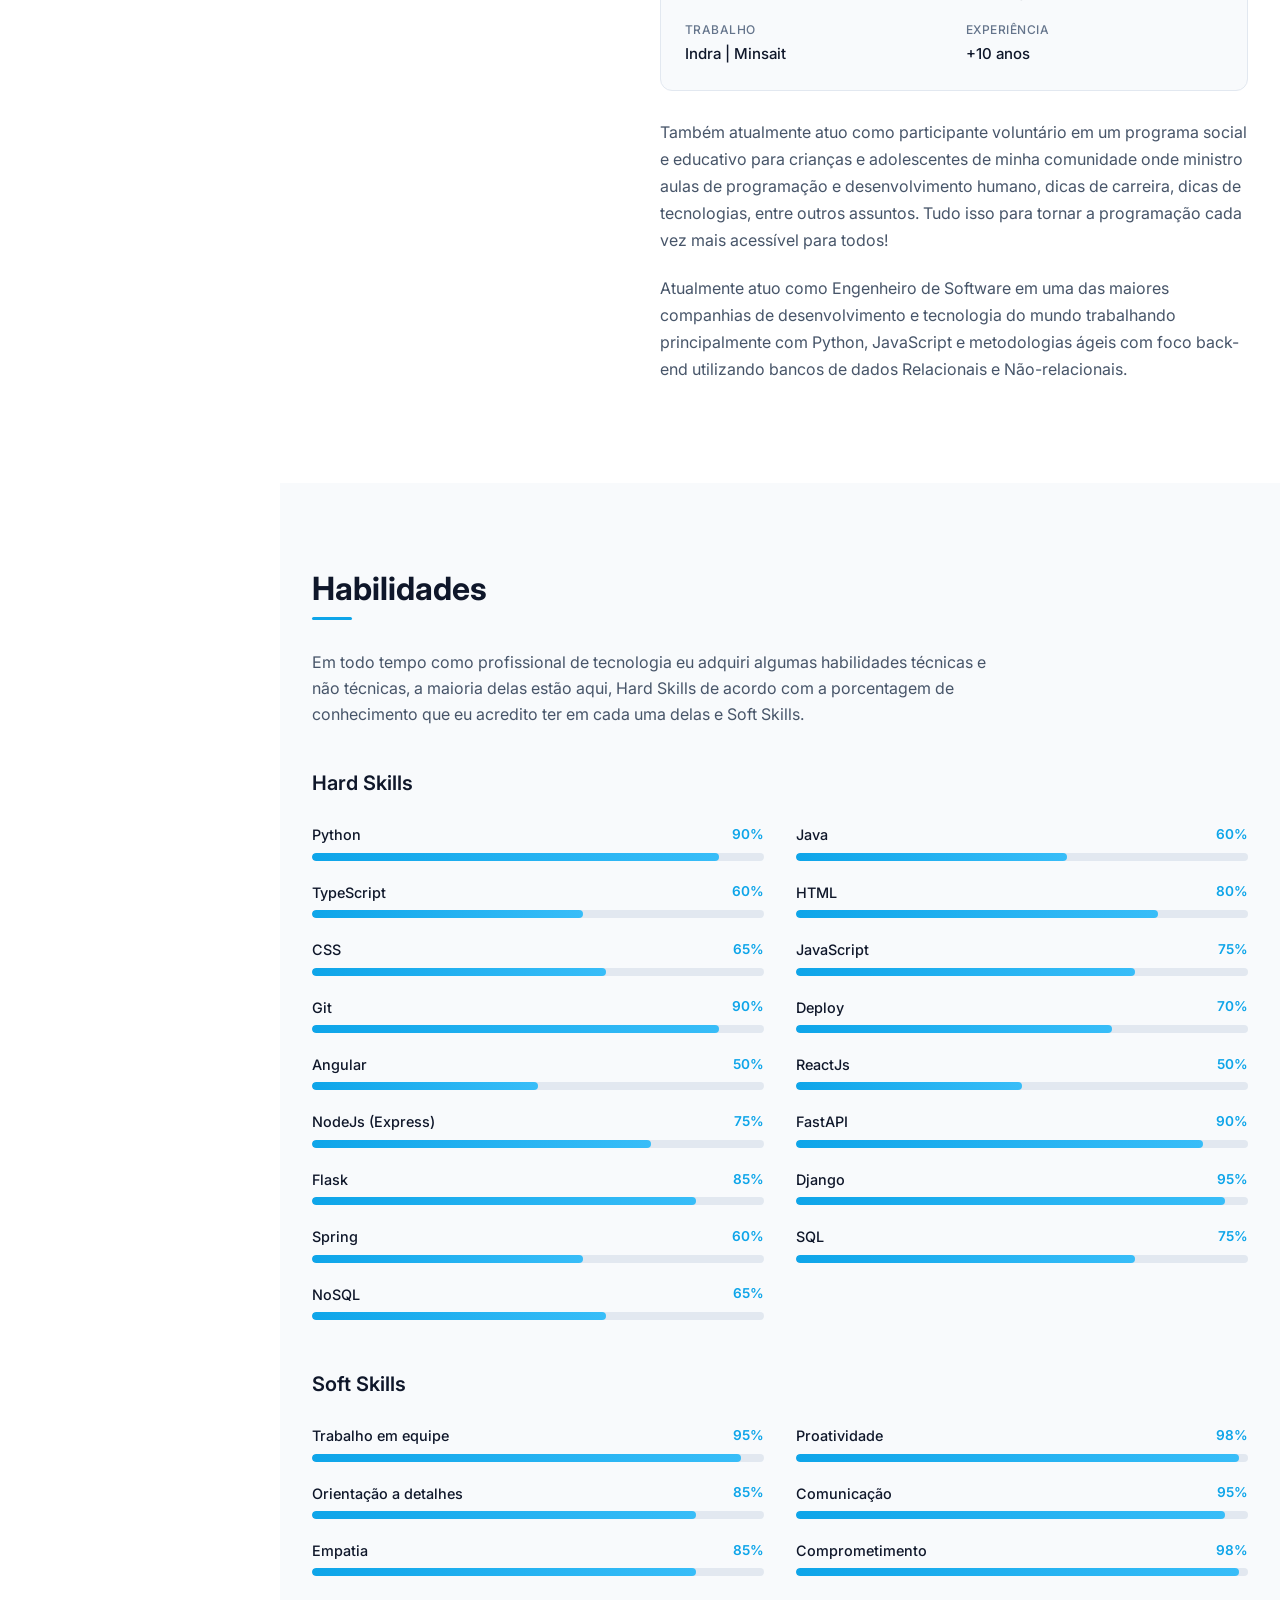
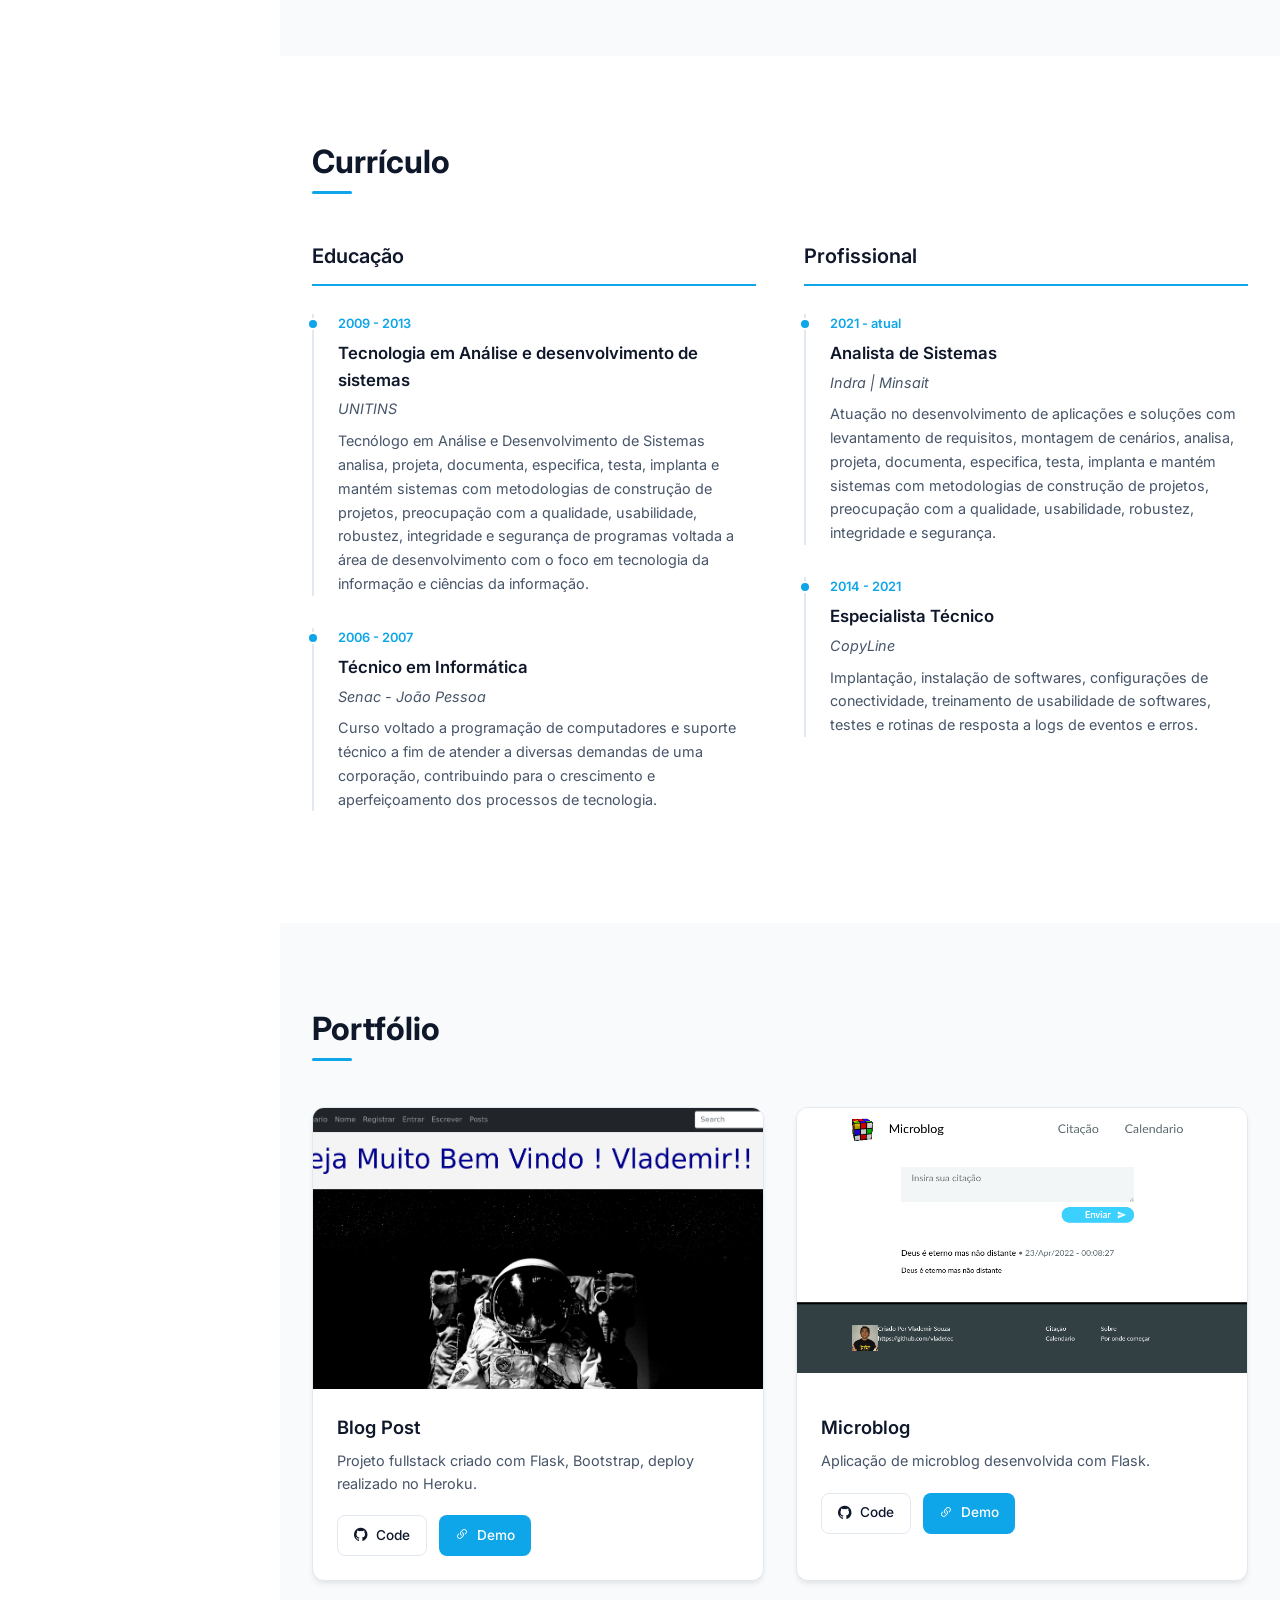
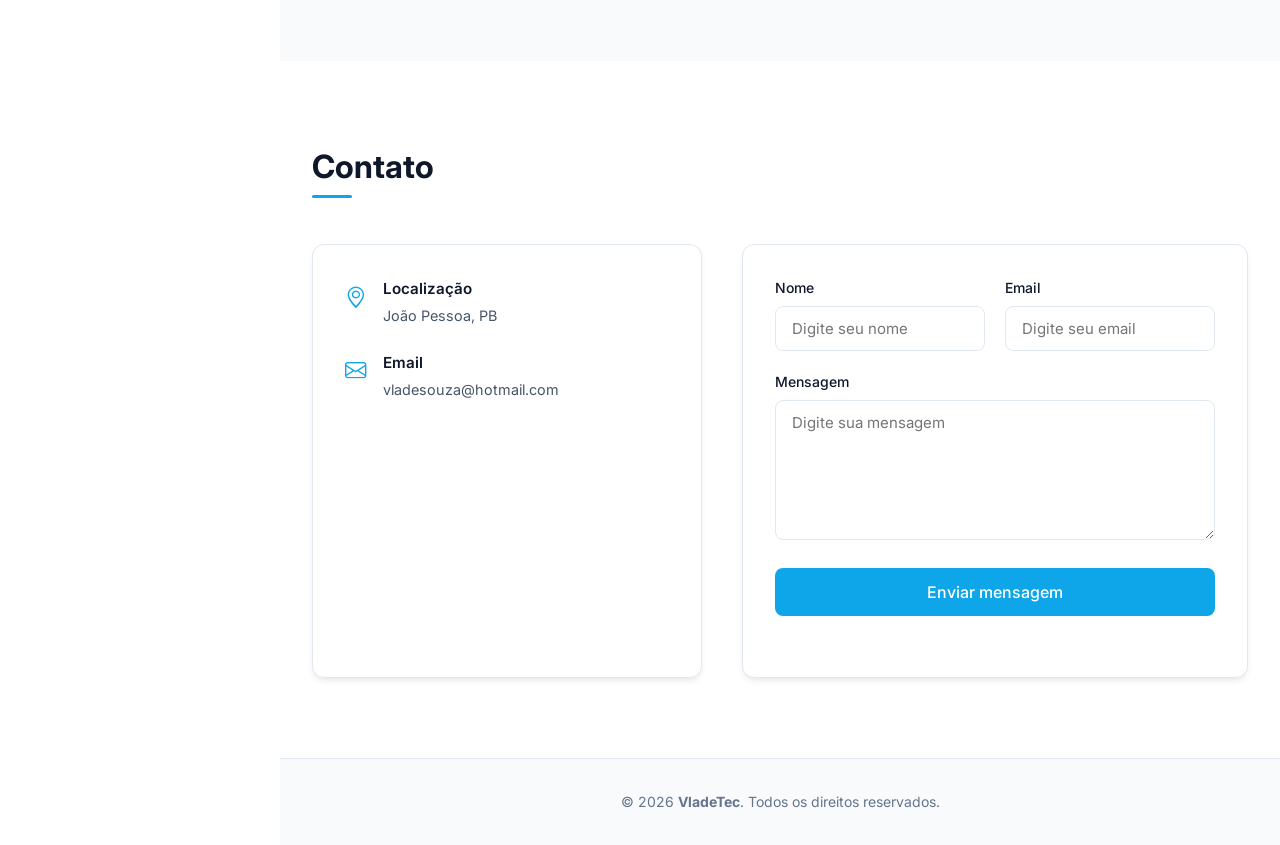
==== commit f572ec70: "update portifolio minimalist" ====
--- a/index.html
+++ b/index.html
@@ -1,868 +1,507 @@
 <!DOCTYPE html>
-<html lang="pt-br">
-  <head>
-    <meta charset="UTF-8" />
-    <meta http-equiv="X-UA-Compatible" content="IE=edge" />
-    <meta name="viewport" content="width=device-width, initial-scale=1.0" />
-    <link rel="stylesheet" href="./static/bootstrap/css/bootstrap.css" />
-    <link rel="stylesheet" href="./static/style.css" />
-    <link rel="icon" type="image/png" href="./static/img/asset-15.png" />
-    <link
-      rel="stylesheet"
-      href="https://cdn.jsdelivr.net/npm/bootstrap-icons@1.5.0/font/bootstrap-icons.css"
-    />
-    <title>Vlade-Portfolio</title>
-  </head>
-
-  <body>
-    <i class="bi bi-list menu-mobile"></i>
-
-    <aside id="header">
-      <section class="profile">
-        <img src="./static/img/perfil.png" alt="Foto do Vlademir" />
+<html lang="pt-BR" data-theme="light">
+<head>
+  <meta charset="UTF-8" />
+  <meta name="viewport" content="width=device-width, initial-scale=1.0" />
+  <meta name="description" content="Portfólio de Vlademir Souza - Engenheiro de Software" />
+  <title>Vlademir Souza | Portfolio</title>
+  <link rel="preconnect" href="https://fonts.googleapis.com" />
+  <link rel="preconnect" href="https://fonts.gstatic.com" crossorigin />
+  <link href="https://fonts.googleapis.com/css2?family=Inter:wght@300;400;500;600;700&display=swap" rel="stylesheet" />
+  <link rel="stylesheet" href="https://cdn.jsdelivr.net/npm/bootstrap-icons@1.11.3/font/bootstrap-icons.min.css" />
+  <link rel="stylesheet" href="./static/css/style.css" />
+</head>
+<body>
+  <!-- Mobile Menu Toggle -->
+  <button class="menu-toggle" id="menuToggle" aria-label="Menu">
+    <i class="bi bi-list"></i>
+  </button>
+
+  <!-- Sidebar -->
+  <aside class="sidebar" id="sidebar">
+    <div class="sidebar-content">
+      <div class="profile">
+        <div class="avatar">
+          <img src="./static/img/perfil.png" alt="Vlademir Souza" onerror="this.src='https://ui-avatars.com/api/?name=Vlademir+Souza&background=0D8ABC&color=fff&size=160'" />
+        </div>
         <h1>Vlademir Souza</h1>
-        <div class="social-links mt-4 text-center">
-          <a
-            target="_blank"
-            href="https://www.linkedin.com/in/vlademir-souza-ads/"
-          >
+        <p class="role" data-i18n="role">Engenheiro de Software</p>
+        
+        <div class="social-links">
+          <a href="https://www.linkedin.com/in/vlademir-souza-ads/" target="_blank" rel="noopener" aria-label="LinkedIn">
             <i class="bi bi-linkedin"></i>
           </a>
-          <a target="_blank" href="https://github.com/vladetec">
+          <a href="https://github.com/vladetec" target="_blank" rel="noopener" aria-label="GitHub">
             <i class="bi bi-github"></i>
           </a>
-          <a target="_blank" href="https://www.youtube.com/watch?v=SG2Ft_Pk9q8">
+          <a href="https://www.youtube.com/watch?v=SG2Ft_Pk9q8" target="_blank" rel="noopener" aria-label="YouTube">
             <i class="bi bi-youtube"></i>
           </a>
-          <a target="_blank" href="https://www.instagram.com/vladetec/">
+          <a href="https://www.instagram.com/vladetec/" target="_blank" rel="noopener" aria-label="Instagram">
             <i class="bi bi-instagram"></i>
           </a>
         </div>
-      </section>
-
-      <nav id="navbar" class="nav-menu">
-        <ul class="nav flex-column">
-          <li class="nav-item">
-            <a class="nav-link active" aria-current="page" href="#inicio"
-              ><i class="bi bi-house" aria-hidden="true"></i> Inicio</a
-            >
-          </li>
-          <li class="nav-item">
-            <a class="nav-link" href="#sobre"
-              ><i class="bi bi-person" aria-hidden="true"></i> Sobre</a
-            >
-          </li>
-          <li class="nav-item">
-            <a class="nav-link" href="#habilidades"
-              ><i class="bi bi-list-check" aria-hidden="true"></i>
-              Habilidades</a
-            >
-          </li>
-          <li class="nav-item">
-            <a class="nav-link" href="#curriculo"
-              ><i class="bi bi-file-earmark" aria-hidden="true"></i>
-              Currículo</a
-            >
-          </li>
-          <li class="nav-item">
-            <a class="nav-link" href="{{ url_for('posts')}}"
-              ><i class="bi bi-collection" aria-hidden="true"></i> Portfólio</a
-            >
-          </li>
-          <li class="nav-item">
-            <a class="nav-link" href="#contato"
-              ><i class="bi bi-envelope" aria-hidden="true"></i> Contato</a
-            >
-          </li>
+      </div>
+
+      <nav class="nav-menu">
+        <ul>
+          <li><a href="#inicio" class="nav-link active" data-section="inicio"><i class="bi bi-house"></i> <span data-i18n="nav.home">Início</span></a></li>
+          <li><a href="#sobre" class="nav-link" data-section="sobre"><i class="bi bi-person"></i> <span data-i18n="nav.about">Sobre</span></a></li>
+          <li><a href="#habilidades" class="nav-link" data-section="habilidades"><i class="bi bi-list-check"></i> <span data-i18n="nav.skills">Habilidades</span></a></li>
+          <li><a href="#curriculo" class="nav-link" data-section="curriculo"><i class="bi bi-file-earmark"></i> <span data-i18n="nav.resume">Currículo</span></a></li>
+          <li><a href="#portfolio" class="nav-link" data-section="portfolio"><i class="bi bi-collection"></i> <span data-i18n="nav.portfolio">Portfólio</span></a></li>
+          <li><a href="#contato" class="nav-link" data-section="contato"><i class="bi bi-envelope"></i> <span data-i18n="nav.contact">Contato</span></a></li>
         </ul>
       </nav>
-    </aside>
-
-    <main id="main">
-      <section id="inicio" class="row m-0 p-0">
-        <div id="imagem">
-          <div
-            class="col-md-5 d-flex justify-content-center align-items-center flex-column"
-          >
-            <h2 class="text-primary text-shadow">Vlademir Souza</h2>
-            <span id="subtitle" class="text-primary text-shadow"
-              >Entusiasta de tecnologia e da evolução da informação</span
-            >
-          </div>
-        </div>
-
-        <div class="col-md-7 d-flex justify-content-end align-items-end">
-          <div id="arraste" class="d-flex align-items-center">
-            <i
-              class="bi bi-arrow-down text-white pe-2 fs-2"
-              aria-hidden="true"
-            ></i>
-            <a href="#sobre">Arrate para mais</a>
-          </div>
-        </div>
-      </section>
-
-      <section class="container mt-5" id="sobre">
-        <div class="row w-100">
-          <div class="col-md-12" data-anime="down">
-            <h2 class="pt-3">Sobre</h2>
-            <p>
-              Eu acredito na tecnologia e na evulução da informação como agentes
-              diretos para tranformação de uma sociedade e no poder da educação
-              como melhor instrumento de mudança e alavancagem das pessoas como
-              um agente transformador de realidades, isso porque sou testemunho
-              com mais de dez anos de experiencias tanto como tecnico e
-              especialista no seguimento de outsourcing de multifuncionais de
-              impressoes pude ver de perto essas mudanças e também tive a
-              oportunidade de formação como Tecnologo em Tecnologia Análise e
-              Desenvolvimento de Sistemas e Pós-graduação em seguranção da
-              informação isso mudou a minha realidade social e econômica.
+
+      <div class="sidebar-controls">
+        <div class="theme-toggle">
+          <button id="themeToggle" aria-label="Toggle theme">
+            <i class="bi bi-sun-fill" id="themeIcon"></i>
+          </button>
+        </div>
+        <div class="lang-switcher">
+          <button class="lang-btn active" data-lang="pt-BR">PT</button>
+          <button class="lang-btn" data-lang="en">EN</button>
+          <button class="lang-btn" data-lang="es">ES</button>
+        </div>
+      </div>
+    </div>
+  </aside>
+
+  <!-- Main Content -->
+  <main class="main-content">
+    <!-- Hero -->
+    <section id="inicio" class="section hero">
+      <div class="hero-content">
+        <p class="hero-greeting" data-i18n="hero.greeting">Olá, eu sou</p>
+        <h2 class="hero-name">Vlademir Souza</h2>
+        <p class="hero-subtitle" data-i18n="hero.subtitle">Entusiasta de tecnologia e da evolução da informação</p>
+        <a href="#sobre" class="btn btn-primary" data-i18n="hero.cta">Conhecer mais</a>
+      </div>
+      <div class="scroll-indicator">
+        <a href="#sobre">
+          <i class="bi bi-chevron-down"></i>
+          <span data-i18n="hero.scroll">Role para mais</span>
+        </a>
+      </div>
+    </section>
+
+    <!-- About -->
+    <section id="sobre" class="section">
+      <div class="container">
+        <h2 class="section-title" data-i18n="about.title">Sobre</h2>
+        
+        <div class="about-grid">
+          <div class="about-image">
+            <img src="./static/img/FOTO_PERFIL.png" alt="Vlademir Souza" onerror="this.src='https://ui-avatars.com/api/?name=Vlademir+Souza&background=0D8ABC&color=fff&size=400'" />
+          </div>
+          
+          <div class="about-content">
+            <h3 data-i18n="about.role">Engenheiro de Software</h3>
+            <p class="about-text" data-i18n="about.p1">
+              Eu acredito na tecnologia e na evolução da informação como agentes diretos para transformação de uma sociedade e no poder da educação como melhor instrumento de mudança e alavancagem das pessoas como um agente transformador de realidades, isso porque sou testemunho com mais de dez anos de experiências tanto como técnico e especialista no segmento de outsourcing de multifuncionais de impressões pude ver de perto essas mudanças e também tive a oportunidade de formação como Tecnólogo em Tecnologia Análise e Desenvolvimento de Sistemas e Pós-graduação em segurança da informação isso mudou a minha realidade social e econômica.
             </p>
-          </div>
-        </div>
-
-        <div class="row mt-4">
-          <div class="col-md-4">
-            <img
-              class="img-fluid shadow"
-              src="./static/img/FOTO_PERFIL.png"
-              alt="Foto do Vlademir"
-              data-anime="left"
-            />
-          </div>
-          <div class="col-md-8" data-anime="right">
-            <h3>Engenheiro de Software</h3>
-            <p>
-              Atualmente atuo como Engenheiro de Software em uma das maiores
-              companhias de desenvolvimento e tecnologia do mundo trabalhando
-              principalmente com Python JavaScript e metodologias ágeis com foco
-              back-end utilizando bancos de dados Relacionais e Não-relacionais.
+            
+            <div class="info-grid">
+              <div class="info-item">
+                <span class="info-label" data-i18n="about.birthday">Nascimento</span>
+                <span class="info-value">12 de Março de 1982</span>
+              </div>
+              <div class="info-item">
+                <span class="info-label" data-i18n="about.age">Idade</span>
+                <span class="info-value">4.0 anos</span>
+              </div>
+              <div class="info-item">
+                <span class="info-label" data-i18n="about.city">Cidade</span>
+                <span class="info-value">João Pessoa</span>
+              </div>
+              <div class="info-item">
+                <span class="info-label" data-i18n="about.state">Estado</span>
+                <span class="info-value">Paraíba</span>
+              </div>
+              <div class="info-item">
+                <span class="info-label" data-i18n="about.hobby">Hobby</span>
+                <span class="info-value">Cantar</span>
+              </div>
+              <div class="info-item">
+                <span class="info-label" data-i18n="about.site">Site</span>
+                <span class="info-value"><a href="https://github.com/vladetec/meuCurriculo/" target="_blank" rel="noopener">links.Aqui</a></span>
+              </div>
+              <div class="info-item">
+                <span class="info-label" data-i18n="about.work">Trabalho</span>
+                <span class="info-value"><a href="https://www.indracompany.com/pt-br/" target="_blank" rel="noopener">Indra | Minsait</a></span>
+              </div>
+              <div class="info-item">
+                <span class="info-label" data-i18n="about.experience">Experiência</span>
+                <span class="info-value">+10 anos</span>
+              </div>
+            </div>
+
+            <p class="about-text" data-i18n="about.p2">
+              Também atualmente atuo como participante voluntário em um programa social e educativo para crianças e adolescentes de minha comunidade onde ministro aulas de programação e desenvolvimento humano, dicas de carreira, dicas de tecnologias, entre outros assuntos. Tudo isso para tornar a programação cada vez mais acessível para todos!
             </p>
-
-            <div class="row mt-3 mb-3">
-              <div class="col-md-6">
-                <ul class="list-group list-group-flush fs-5">
-                  <li class="list-group-item">
-                    Niver: <span class="fw-lighter">12 de Março de 1982</span>
-                  </li>
-                  <li class="list-group-item">
-                    Idade: <span class="fw-lighter">4.0 anos</span>
-                  </li>
-                  <li class="list-group-item">
-                    Cidade:
-                    <span class="fw-lighter">João Pessoa</span>
-                  </li>
-                  <li class="list-group-item">
-                    Estado: <span class="fw-lighter">Paraiba</span>
-                  </li>
-                </ul>
-              </div>
-              <div class="col-md-6">
-                <ul class="list-group list-group-flush fs-5">
-                  <li class="list-group-item">
-                    Hobby: <span class="fw-lighter">Cantar</span>
-                  </li>
-                  <li class="list-group-item">
-                    Site:
-                    <a
-                      href="https://github.com/vladetec/meuCurriculo/"
-                      target="_blank"
-                      class="fw-lighter text-decoration-none link-dark"
-                      >links.Aqui</a
-                    >
-                  </li>
-                  <li class="list-group-item">
-                    Trabalho:
-                    <a
-                      href="https://www.indracompany.com/pt-br/"
-                      target="_blank"
-                      class="fw-lighter text-decoration-none link-dark"
-                      >Indra | Minsait</a
-                    >
-                  </li>
-                  <li class="list-group-item">
-                    Experiência: <span class="fw-lighter"> +10 anos</span>
-                  </li>
-                </ul>
-              </div>
-            </div>
-
-            <p>
-              Também atualmente atuo como e participante volutario em um
-              programa social e educativo para crianças e adolecentes de minha
-              comunidade onde ministro aulas de programação e desenvolvimento
-              humano, dicas de carreira, dicas de tecnologias, entre outros
-              assuntos. Tudo isso para tornar a programação cada vez mais
-              acessível para todos!
+            
+            <p class="about-text" data-i18n="about.p3">
+              Atualmente atuo como Engenheiro de Software em uma das maiores companhias de desenvolvimento e tecnologia do mundo trabalhando principalmente com Python, JavaScript e metodologias ágeis com foco back-end utilizando bancos de dados Relacionais e Não-relacionais.
             </p>
           </div>
         </div>
-      </section>
-
-      <section class="mt-5 section-bg" id="habilidades">
-        <div class="container pb-5">
-          <h2 class="pt-5">Habilidades</h2>
-          <p>
-            Em todo tempo como profissional de tecnologia eu adquiri algumas
-            habilidades técnicas e não técnicas, a maioria delas estão aqui,
-            Hard Skills de acordo com a porcentagem de conhecimento que eu
-            acredito ter em cada uma delas em Soft Skills.
-          </p>
-          <h5 class="pt-5">Hard Skills</h5>
-		  <div class="row">
-            <div class="col-md-6">
-			 <p class="mt-3 mb-0">Python</p>
-              <div class="progress">
-                <div
-                  class="progress-bar"
-                  data-anime="left"
-                  role="progressbar"
-                  style="width: 80%"
-                  aria-valuenow="80"
-                  aria-valuemin="0"
-                  aria-valuemax="100"
-                >
-                  90%
-                </div>
-              </div>
-			  <p class="mt-3 mb-0">Java</p>
-              <div class="progress">
-                <div
-                  class="progress-bar"
-                  data-anime="left"
-                  role="progressbar"
-                  style="width: 60%"
-                  aria-valuenow="60"
-                  aria-valuemin="0"
-                  aria-valuemax="100"
-                >
-                  60%
-                </div>
-              </div>
-			  <p class="mt-3 mb-0">TypeScript</p>
-              <div class="progress">
-                <div
-                  class="progress-bar"
-                  data-anime="left"
-                  role="progressbar"
-                  style="width: 60%"
-                  aria-valuenow="60"
-                  aria-valuemin="0"
-                  aria-valuemax="100"
-                >
-                  60%
-                </div>
-              </div>
-              <p class="mt-3 mb-0">HTML</p>
-              <div class="progress">
-                <div
-                  class="progress-bar"
-                  role="progressbar"
-                  style="width: 70%"
-                  aria-valuenow="70"
-                  data-anime="left"
-                  aria-valuemin="0"
-                  aria-valuemax="100"
-                >
-                  80%
-                </div>
-              </div>
-              <p class="mt-3 mb-0">CSS</p>
-              <div class="progress">
-                <div
-                  class="progress-bar"
-                  data-anime="left"
-                  role="progressbar"
-                  style="width: 65%"
-                  aria-valuenow="65"
-                  aria-valuemin="0"
-                  aria-valuemax="100"
-                >
-                  65%
-                </div>
-              </div>
-              <p class="mt-3 mb-0">JavaScript</p>
-              <div class="progress">
-                <div
-                  class="progress-bar"
-                  data-anime="left"
-                  role="progressbar"
-                  style="width: 75%"
-                  aria-valuenow="75"
-                  aria-valuemin="0"
-                  aria-valuemax="100"
-                >
-                  75%
+      </div>
+    </section>
+
+    <!-- Skills -->
+    <section id="habilidades" class="section section-alt">
+      <div class="container">
+        <h2 class="section-title" data-i18n="skills.title">Habilidades</h2>
+        <p class="section-desc" data-i18n="skills.desc">
+          Em todo tempo como profissional de tecnologia eu adquiri algumas habilidades técnicas e não técnicas, a maioria delas estão aqui, Hard Skills de acordo com a porcentagem de conhecimento que eu acredito ter em cada uma delas e Soft Skills.
+        </p>
+
+        <div class="skills-wrapper">
+          <div class="skills-group">
+            <h3 data-i18n="skills.hard">Hard Skills</h3>
+            <div class="skills-grid">
+              <div class="skill-item">
+                <div class="skill-header">
+                  <span>Python</span>
+                  <span class="skill-percent">90%</span>
+                </div>
+                <div class="progress-bar"><div class="progress-fill" style="--progress: 90%"></div></div>
+              </div>
+              <div class="skill-item">
+                <div class="skill-header">
+                  <span>Java</span>
+                  <span class="skill-percent">60%</span>
+                </div>
+                <div class="progress-bar"><div class="progress-fill" style="--progress: 60%"></div></div>
+              </div>
+              <div class="skill-item">
+                <div class="skill-header">
+                  <span>TypeScript</span>
+                  <span class="skill-percent">60%</span>
+                </div>
+                <div class="progress-bar"><div class="progress-fill" style="--progress: 60%"></div></div>
+              </div>
+              <div class="skill-item">
+                <div class="skill-header">
+                  <span>HTML</span>
+                  <span class="skill-percent">80%</span>
+                </div>
+                <div class="progress-bar"><div class="progress-fill" style="--progress: 80%"></div></div>
+              </div>
+              <div class="skill-item">
+                <div class="skill-header">
+                  <span>CSS</span>
+                  <span class="skill-percent">65%</span>
+                </div>
+                <div class="progress-bar"><div class="progress-fill" style="--progress: 65%"></div></div>
+              </div>
+              <div class="skill-item">
+                <div class="skill-header">
+                  <span>JavaScript</span>
+                  <span class="skill-percent">75%</span>
+                </div>
+                <div class="progress-bar"><div class="progress-fill" style="--progress: 75%"></div></div>
+              </div>
+              <div class="skill-item">
+                <div class="skill-header">
+                  <span>Git</span>
+                  <span class="skill-percent">90%</span>
+                </div>
+                <div class="progress-bar"><div class="progress-fill" style="--progress: 90%"></div></div>
+              </div>
+              <div class="skill-item">
+                <div class="skill-header">
+                  <span>Deploy</span>
+                  <span class="skill-percent">70%</span>
+                </div>
+                <div class="progress-bar"><div class="progress-fill" style="--progress: 70%"></div></div>
+              </div>
+              <div class="skill-item">
+                <div class="skill-header">
+                  <span>Angular</span>
+                  <span class="skill-percent">50%</span>
+                </div>
+                <div class="progress-bar"><div class="progress-fill" style="--progress: 50%"></div></div>
+              </div>
+              <div class="skill-item">
+                <div class="skill-header">
+                  <span>ReactJs</span>
+                  <span class="skill-percent">50%</span>
+                </div>
+                <div class="progress-bar"><div class="progress-fill" style="--progress: 50%"></div></div>
+              </div>
+              <div class="skill-item">
+                <div class="skill-header">
+                  <span>NodeJs (Express)</span>
+                  <span class="skill-percent">75%</span>
+                </div>
+                <div class="progress-bar"><div class="progress-fill" style="--progress: 75%"></div></div>
+              </div>
+              <div class="skill-item">
+                <div class="skill-header">
+                  <span>FastAPI</span>
+                  <span class="skill-percent">90%</span>
+                </div>
+                <div class="progress-bar"><div class="progress-fill" style="--progress: 90%"></div></div>
+              </div>
+              <div class="skill-item">
+                <div class="skill-header">
+                  <span>Flask</span>
+                  <span class="skill-percent">85%</span>
+                </div>
+                <div class="progress-bar"><div class="progress-fill" style="--progress: 85%"></div></div>
+              </div>
+              <div class="skill-item">
+                <div class="skill-header">
+                  <span>Django</span>
+                  <span class="skill-percent">95%</span>
+                </div>
+                <div class="progress-bar"><div class="progress-fill" style="--progress: 95%"></div></div>
+              </div>
+              <div class="skill-item">
+                <div class="skill-header">
+                  <span>Spring</span>
+                  <span class="skill-percent">60%</span>
+                </div>
+                <div class="progress-bar"><div class="progress-fill" style="--progress: 60%"></div></div>
+              </div>
+              <div class="skill-item">
+                <div class="skill-header">
+                  <span>SQL</span>
+                  <span class="skill-percent">75%</span>
+                </div>
+                <div class="progress-bar"><div class="progress-fill" style="--progress: 75%"></div></div>
+              </div>
+              <div class="skill-item">
+                <div class="skill-header">
+                  <span>NoSQL</span>
+                  <span class="skill-percent">65%</span>
+                </div>
+                <div class="progress-bar"><div class="progress-fill" style="--progress: 65%"></div></div>
+              </div>
+            </div>
+          </div>
+
+          <div class="skills-group">
+            <h3 data-i18n="skills.soft">Soft Skills</h3>
+            <div class="skills-grid soft">
+              <div class="skill-item">
+                <div class="skill-header">
+                  <span data-i18n="skills.teamwork">Trabalho em equipe</span>
+                  <span class="skill-percent">95%</span>
+                </div>
+                <div class="progress-bar"><div class="progress-fill" style="--progress: 95%"></div></div>
+              </div>
+              <div class="skill-item">
+                <div class="skill-header">
+                  <span data-i18n="skills.proactivity">Proatividade</span>
+                  <span class="skill-percent">98%</span>
+                </div>
+                <div class="progress-bar"><div class="progress-fill" style="--progress: 98%"></div></div>
+              </div>
+              <div class="skill-item">
+                <div class="skill-header">
+                  <span data-i18n="skills.detail">Orientação a detalhes</span>
+                  <span class="skill-percent">85%</span>
+                </div>
+                <div class="progress-bar"><div class="progress-fill" style="--progress: 85%"></div></div>
+              </div>
+              <div class="skill-item">
+                <div class="skill-header">
+                  <span data-i18n="skills.communication">Comunicação</span>
+                  <span class="skill-percent">95%</span>
+                </div>
+                <div class="progress-bar"><div class="progress-fill" style="--progress: 95%"></div></div>
+              </div>
+              <div class="skill-item">
+                <div class="skill-header">
+                  <span data-i18n="skills.empathy">Empatia</span>
+                  <span class="skill-percent">85%</span>
+                </div>
+                <div class="progress-bar"><div class="progress-fill" style="--progress: 85%"></div></div>
+              </div>
+              <div class="skill-item">
+                <div class="skill-header">
+                  <span data-i18n="skills.commitment">Comprometimento</span>
+                  <span class="skill-percent">98%</span>
+                </div>
+                <div class="progress-bar"><div class="progress-fill" style="--progress: 98%"></div></div>
+              </div>
+            </div>
+          </div>
+        </div>
+      </div>
+    </section>
+
+    <!-- Resume -->
+    <section id="curriculo" class="section">
+      <div class="container">
+        <h2 class="section-title" data-i18n="resume.title">Currículo</h2>
+        
+        <div class="resume-grid">
+          <div class="resume-column">
+            <h3 class="resume-heading" data-i18n="resume.education">Educação</h3>
+            
+            <div class="resume-item">
+              <div class="resume-date">2009 - 2013</div>
+              <h4>Tecnologia em Análise e desenvolvimento de sistemas</h4>
+              <p class="resume-org">UNITINS</p>
+              <p data-i18n="resume.edu1">
+                Tecnólogo em Análise e Desenvolvimento de Sistemas analisa, projeta, documenta, especifica, testa, implanta e mantém sistemas com metodologias de construção de projetos, preocupação com a qualidade, usabilidade, robustez, integridade e segurança de programas voltada a área de desenvolvimento com o foco em tecnologia da informação e ciências da informação.
+              </p>
+            </div>
+            
+            <div class="resume-item">
+              <div class="resume-date">2006 - 2007</div>
+              <h4>Técnico em Informática</h4>
+              <p class="resume-org">Senac - João Pessoa</p>
+              <p data-i18n="resume.edu2">
+                Curso voltado a programação de computadores e suporte técnico a fim de atender a diversas demandas de uma corporação, contribuindo para o crescimento e aperfeiçoamento dos processos de tecnologia.
+              </p>
+            </div>
+          </div>
+
+          <div class="resume-column">
+            <h3 class="resume-heading" data-i18n="resume.professional">Profissional</h3>
+            
+            <div class="resume-item">
+              <div class="resume-date">2021 - atual</div>
+              <h4 data-i18n="resume.job1.title">Analista de Sistemas</h4>
+              <p class="resume-org">Indra | Minsait</p>
+              <p data-i18n="resume.job1.desc">
+                Atuação no desenvolvimento de aplicações e soluções com levantamento de requisitos, montagem de cenários, analisa, projeta, documenta, especifica, testa, implanta e mantém sistemas com metodologias de construção de projetos, preocupação com a qualidade, usabilidade, robustez, integridade e segurança.
+              </p>
+            </div>
+            
+            <div class="resume-item">
+              <div class="resume-date">2014 - 2021</div>
+              <h4 data-i18n="resume.job2.title">Especialista Técnico</h4>
+              <p class="resume-org">CopyLine</p>
+              <p data-i18n="resume.job2.desc">
+                Implantação, instalação de softwares, configurações de conectividade, treinamento de usabilidade de softwares, testes e rotinas de resposta a logs de eventos e erros.
+              </p>
+            </div>
+          </div>
+        </div>
+      </div>
+    </section>
+
+    <!-- Portfolio -->
+    <section id="portfolio" class="section section-alt">
+      <div class="container">
+        <h2 class="section-title" data-i18n="portfolio.title">Portfólio</h2>
+        
+        <div class="portfolio-grid">
+          <article class="portfolio-card">
+            <div class="card-image">
+              <img src="./static/img/Blog_Post.png" alt="Blog Post" onerror="this.src='https://placehold.co/600x400/0D8ABC/fff?text=Blog+Post'" />
+            </div>
+            <div class="card-body">
+              <h3>Blog Post</h3>
+              <p data-i18n="portfolio.blog">Projeto fullstack criado com Flask, Bootstrap, deploy realizado no Heroku.</p>
+              <div class="card-actions">
+                <a href="https://github.com/vladetec/portifolio-blog-posts" target="_blank" rel="noopener" class="btn btn-outline">
+                  <i class="bi bi-github"></i> Code
+                </a>
+                <a href="https://portifolio-vladetec.herokuapp.com/" target="_blank" rel="noopener" class="btn btn-primary">
+                  <i class="bi bi-link-45deg"></i> Demo
+                </a>
+              </div>
+            </div>
+          </article>
+
+          <article class="portfolio-card">
+            <div class="card-image">
+              <img src="./static/img/microblog.png" alt="Microblog" onerror="this.src='https://placehold.co/600x400/0D8ABC/fff?text=Microblog'" />
+            </div>
+            <div class="card-body">
+              <h3>Microblog</h3>
+              <p data-i18n="portfolio.microblog">Aplicação de microblog desenvolvida com Flask.</p>
+              <div class="card-actions">
+                <a href="https://github.com/vladetec/make-microblog-flask" target="_blank" rel="noopener" class="btn btn-outline">
+                  <i class="bi bi-github"></i> Code
+                </a>
+                <a href="https://microblog-vladetec.herokuapp.com/" target="_blank" rel="noopener" class="btn btn-primary">
+                  <i class="bi bi-link-45deg"></i> Demo
+                </a>
+              </div>
+            </div>
+          </article>
+        </div>
+      </div>
+    </section>
+
+    <!-- Contact -->
+    <section id="contato" class="section">
+      <div class="container">
+        <h2 class="section-title" data-i18n="contact.title">Contato</h2>
+        
+        <div class="contact-grid">
+          <div class="contact-info">
+            <div class="contact-card">
+              <div class="contact-item">
+                <i class="bi bi-geo-alt"></i>
+                <div>
+                  <h4 data-i18n="contact.location">Localização</h4>
+                  <p>João Pessoa, PB</p>
+                </div>
+              </div>
+              <div class="contact-item">
+                <i class="bi bi-envelope"></i>
+                <div>
+                  <h4>Email</h4>
+                  <p>vladesouza@hotmail.com</p>
                 </div>
               </div>
               
-             
-              
-              <p class="mt-3 mb-0">Git</p>
-              <div class="progress">
-                <div
-                  class="progress-bar"
-                  data-anime="left"
-                  role="progressbar"
-                  style="width: 90%"
-                  aria-valuenow="90"
-                  aria-valuemin="0"
-                  aria-valuemax="100"
-                >
-                  90%
-                </div>
-              </div>
-              <p class="mt-3 mb-0">Deploy</p>
-              <div class="progress mb-3">
-                <div
-                  class="progress-bar"
-                  data-anime="left"
-                  role="progressbar"
-                  style="width: 70%"
-                  aria-valuenow="70"
-                  aria-valuemin="0"
-                  aria-valuemax="100"
-                >
-                  70%
-                </div>
-              </div>
-            </div>
-            <div class="col-md-6">
-              <p class="mt-3 mb-0">Angular</p>
-              <div class="progress">
-                <div
-                  class="progress-bar"
-                  data-anime="left"
-                  role="progressbar"
-                  style="width: 50%"
-                  aria-valuenow="50"
-                  aria-valuemin="0"
-                  aria-valuemax="100"
-                >
-                  50%
-                </div>
-              </div>
-              <p class="mt-3 mb-0">ReactJs</p>
-              <div class="progress">
-                <div
-                  class="progress-bar"
-                  data-anime="left"
-                  role="progressbar"
-                  style="width: 50%"
-                  aria-valuenow="50"
-                  aria-valuemin="0"
-                  aria-valuemax="100"
-                >
-                  50%
-                </div>
-              </div>
-              <p class="mt-3 mb-0">NodeJs (Express)</p>
-              <div class="progress">
-                <div
-                  class="progress-bar"
-                  data-anime="left"
-                  role="progressbar"
-                  style="width: 75%"
-                  aria-valuenow="75"
-                  aria-valuemin="0"
-                  aria-valuemax="100"
-                >
-                  75%
-                </div>
-              </div>
-			  <p class="mt-3 mb-0">FastAPI</p>
-              <div class="progress">
-                <div
-                  class="progress-bar"
-                  data-anime="left"
-                  role="progressbar"
-                  style="width: 80%"
-                  aria-valuenow="80"
-                  aria-valuemin="0"
-                  aria-valuemax="100"
-                >
-                  90%
-                </div>
-			</div>
-              <p class="mt-3 mb-0">Flask</p>
-              <div class="progress">
-                <div
-                  class="progress-bar"
-                  data-anime="left"
-                  role="progressbar"
-                  style="width: 80%"
-                  aria-valuenow="80"
-                  aria-valuemin="0"
-                  aria-valuemax="100"
-                >
-                  85%
-                </div>
-              </div>
-              <p class="mt-3 mb-0">Django</p>
-              <div class="progress">
-                <div
-                  class="progress-bar"
-                  data-anime="left"
-                  role="progressbar"
-                  style="width: 80%"
-                  aria-valuenow="80"
-                  aria-valuemin="0"
-                  aria-valuemax="100"
-                >
-                  95%
-                </div>
-              </div>
-              <p class="mt-3 mb-0">Spring</p>
-              <div class="progress">
-                <div
-                  class="progress-bar"
-                  data-anime="left"
-                  role="progressbar"
-                  style="width: 60%"
-                  aria-valuenow="60"
-                  aria-valuemin="0"
-                  aria-valuemax="100"
-                >
-                  60%
-                </div>
-              </div>
-              <p class="mt-3 mb-0">SQL</p>
-              <div class="progress">
-                <div
-                  class="progress-bar"
-                  data-anime="left"
-                  role="progressbar"
-                  style="width: 75%"
-                  aria-valuenow="75"
-                  aria-valuemin="0"
-                  aria-valuemax="100"
-                >
-                  75%
-                </div>
-              </div>
-              <p class="mt-3 mb-0">NoSQL</p>
-              <div class="progress mb-3">
-                <div
-                  class="progress-bar"
-                  data-anime="left"
-                  role="progressbar"
-                  style="width: 65%"
-                  aria-valuenow="65"
-                  aria-valuemin="0"
-                  aria-valuemax="100"
-                >
-                  65%
-                </div>
-              </div>
-            </div>
-          </div>
-
-          <hr class="w-50 me-auto ms-auto" />
-          <h5 class="pt-5">Sof Skills</h5>
-          <div class="row">
-            <div class="col-md-6">
-              <p class="mt-3 mb-0">Trabalho em equipe</p>
-              <div class="progress">
-                <div
-                  class="progress-bar"
-                  data-anime="left"
-                  role="progressbar"
-                  style="width: 95%"
-                  aria-valuenow="95"
-                  aria-valuemin="0"
-                  aria-valuemax="100"
-                >
-                  95%
-                </div>
-              </div>
-
-              <p class="mt-3 mb-0">Proatividade</p>
-              <div class="progress">
-                <div
-                  class="progress-bar"
-                  data-anime="left"
-                  role="progressbar"
-                  style="width: 98%"
-                  aria-valuenow="98"
-                  aria-valuemin="0"
-                  aria-valuemax="100"
-                >
-                  98%
-                </div>
-              </div>
-
-              <p class="mt-3 mb-0">Orientação a detalhes</p>
-              <div class="progress">
-                <div
-                  class="progress-bar"
-                  data-anime="left"
-                  role="progressbar"
-                  style="width: 85%"
-                  aria-valuenow="85"
-                  aria-valuemin="0"
-                  aria-valuemax="100"
-                >
-                  85%
-                </div>
-              </div>
-            </div>
-            <div class="col-md-6">
-              <p class="mt-3 mb-0">Comunicação</p>
-              <div class="progress">
-                <div
-                  class="progress-bar"
-                  data-anime="left"
-                  role="progressbar"
-                  style="width: 95%"
-                  aria-valuenow="95"
-                  aria-valuemin="0"
-                  aria-valuemax="100"
-                >
-                  95%
-                </div>
-              </div>
-
-              <p class="mt-3 mb-0">Empatia</p>
-              <div class="progress">
-                <div
-                  class="progress-bar"
-                  data-anime="left"
-                  role="progressbar"
-                  style="width: 85%"
-                  aria-valuenow="85"
-                  aria-valuemin="0"
-                  aria-valuemax="100"
-                >
-                  85%
-                </div>
-              </div>
-
-              <p class="mt-3 mb-0">Comprometimento</p>
-              <div class="progress">
-                <div
-                  class="progress-bar"
-                  data-anime="left"
-                  role="progressbar"
-                  style="width: 98%"
-                  aria-valuenow="98"
-                  aria-valuemin="0"
-                  aria-valuemax="100"
-                >
-                  98%
-                </div>
-              </div>
-            </div>
-          </div>
-        </div>
-      </section>
-
-      <section class="mt-5 cv" id="curriculo">
-        <div class="container pb-5">
-          <h2 class="pt-3 pb-4">Currículo</h2>
-
-          <div class="row">
-            <div class="col-md-6">
-              <h3 class="cv-title">Educação</h3>
-
-              <div class="cv-item" data-anime="up">
-                <h4>Tecnologia em Análise e desenvolvimento de sistemas .</h4>
-                <h5>2009 - 2013</h5>
-                <p><em>UNITINS</em></p>
-                <p>
-                  Tecnologo em Análise e Desenvolvimento de Sistemas analisa,
-                  projeta, documenta, especifica, testa, implanta e mantém
-                  sistemas com metodologias de construção de projetos,
-                  preocupação com a qualidade, usabilidade, robustez,
-                  integridade e segurança de programas voltada a área de
-                  desenvolvimento com o foco em tecnologia da informação e
-                  ciências da informação.
-                </p>
-              </div>
-
-              <div class="cv-item" data-anime="up">
-                <h4>Técnico em Informatica</h4>
-                <h5>2006 - 2007</h5>
-                <p><em>Senac - João Pessoa</em></p>
-                <p>
-                  Curso voltado a programação de computadores e suporte técnico
-                  afim de atender a diversas demandas de uma corporação,
-                  contribuindo para o crescimento e aperfeiçoamento dos
-                  processos de tecnologia.
-                </p>
-              </div>
-            </div>
-            <div class="col-md-6">
-              <h3 class="cv-title">Profissional</h3>
-
-              <div class="cv-item" data-anime="up">
-                <h4>Analista de Sistemas</h4>
-                <h5>2021 - atual</h5>
-                <p><em>Indra | Minsait</em></p>
-                <p>
-                  Atuação no desenvolvimento de aplicações e soluçoes com
-                  levantamento de requisitos montagem de senarios, analisa,
-                  projeta, documenta, especifica, testa, implanta e mantém
-                  sistemas com metodologias de construção de projetos,
-                  preocupação com a qualidade, usabilidade, robustez,
-                  integridade e segurança.
-                </p>
-              </div>
-
-              <div class="cv-item" data-anime="up">
-                <h4>Especialista Técnico</h4>
-                <h5>2014 - 2021</h5>
-                <p><em>CopyLine</em></p>
-                <p>
-                  Implantação, instalação de softwares configurações de
-                  conectividade, treinamento de usabilidade de softwares, testes
-                  e rotinas de resposta a logs de eventos e erros.
-                </p>
-              </div>
-            </div>
-          </div>
-        </div>
-      </section>
-
-      <section id="portfolio" class="section-bg mt-5">
-        <div class="container pb-5 pt-5" data-anime="left">
-          <h2 class="pb-4">Portfólio</h2>
-
-          <div
-            id="carouselPortfolio"
-            class="carousel carousel-dark slide"
-            data-bs-ride="carousel"
-          >
-            <div class="carousel-indicators">
-              <button
-                type="button"
-                data-bs-target="#carouselPortfolio"
-                data-bs-slide-to="0"
-                class="active"
-                aria-current="true"
-                aria-label="Slide 1"
-              ></button>
-              <button
-                type="button"
-                data-bs-target="#carouselPortfolio"
-                data-bs-slide-to="1"
-                aria-label="Slide 2"
-              ></button>
-            </div>
-            <div class="carousel-inner">
-              <div class="carousel-item active" data-bs-interval="10000">
-                <div class="row row-cols-1 row-cols-md-3 g-4">
-                  <div class="col">
-                    <div class="card">
-                      <img
-                        src="./static/img/Blog_Post.png"
-                        class="card-img-top img-fluid w-100"
-                        alt="print do blog"
-                      />
-                      <div class="card-body">
-                        <h5 class="card-title">Blog POst</h5>
-                        <p class="card-text">
-                          Projeto fullstack criado com Flask, Bootstrap, deploy
-                          realizado no Heroku.
-                        </p>
-                        <div class="d-flex justify-content-center">
-                          <a
-                            href="https://github.com/vladetec/portifolio-blog-posts"
-                            target="_blank"
-                            class="btn btn-outline-dark me-3"
-                            ><i class="bi bi-github"></i
-                          ></a>
-                          <a
-                            href="https://portifolio-vladetec.herokuapp.com/"
-                            target="_blank"
-                            class="btn btn-outline-primary"
-                            ><i class="bi bi-link-45deg"></i
-                          ></a>
-                        </div>
-                      </div>
-                    </div>
-                  </div>
-                  <div class="col">
-                    <div class="card">
-                      <img
-                        src="../static/img/microblog.png"
-                        class="card-img-top img-fluid w-100"
-                        alt="print do blog"
-                      />
-                      <div class="card-body">
-                        <h5 class="card-title">Microblog</h5>
-                        <p class="card-text"></p>
-                        <div class="d-flex justify-content-center">
-                          <a
-                            href="https://github.com/vladetec/make-microblog-flask"
-                            target="_blank"
-                            class="btn btn-outline-dark me-3"
-                            ><i class="bi bi-github"></i
-                          ></a>
-                          <a
-                            href="https://microblog-vladetec.herokuapp.com/"
-                            target="_blank"
-                            class="btn btn-outline-primary"
-                            ><i class="bi bi-link-45deg"></i
-                          ></a>
-                        </div>
-                      </div>
-                    </div>
-                  </div>
-                </div>
-              </div>
-            </div>
-            <button
-              class="carousel-control-prev"
-              type="button"
-              data-bs-target="#carouselPortfolio"
-              data-bs-slide="prev"
-            >
-              <span
-                class="carousel-control-prev-icon"
-                aria-hidden="true"
-              ></span>
-              <span class="visually-hidden">Previous</span>
-            </button>
-            <button
-              class="carousel-control-next"
-              type="button"
-              data-bs-target="#carouselPortfolio"
-              data-bs-slide="next"
-            >
-              <span
-                class="carousel-control-next-icon"
-                aria-hidden="true"
-              ></span>
-              <span class="visually-hidden">Next</span>
-            </button>
-          </div>
-        </div>
-      </section>
-
-      <section class="pt-5 pb-5" id="contato">
-        <div class="container mb-5">
-          <h2 class="pt-3 pb-3">Contato</h2>
-
-          <div class="row">
-            <div class="col-md-5">
-              <div class="card p-5 shadow border-0" data-anime="up">
-                <div class="endereco">
-                  <h4><i class="bi bi-geo-alt"></i> Localização:</h4>
-                  <p>João Pessoa, PB</p>
-                </div>
-
-                <div class="email">
-                  <h4><i class="bi bi-envelope"></i> Email:</h4>
-                  <p>vladesouza@hotmail.com</p>
-                </div>
-
+              <div class="map-container">
                 <iframe
                   src="https://maps.google.com/maps?q=Jo%C3%A3o%20pessoa%20PB%20&t=&z=15&ie=UTF8&iwloc=&output=embed"
-                  width="400"
-                  height="300"
-                  style="border: 0"
                   allowfullscreen=""
                   loading="lazy"
-                  class="w-100"
+                  referrerpolicy="no-referrer-when-downgrade"
+                  title="Mapa João Pessoa"
                 ></iframe>
               </div>
             </div>
-
-            <div class="col-md-7 mt-5 mt-md-0">
-              <div class="card p-5 h-100 shadow border-0" data-anime="left">
-                <form class="row g-3" action="/send" method="POST">
-                  <div class="col-md-6">
-                    <label for="nome" class="form-label">Nome:</label>
-                    <input
-                      type="text"
-                      class="form-control"
-                      id="nome"
-                      name="nome"
-                      placeholder="Digite seu nome"
-                      required
-                    />
-                  </div>
-                  <div class="col-md-6">
-                    <label for="email" class="form-label">Email:</label>
-                    <input
-                      type="email"
-                      class="form-control"
-                      id="email"
-                      name="email"
-                      placeholder="Digite seu email"
-                      required
-                    />
-                  </div>
-
-                  <div class="col-12">
-                    <label for="mensagem" class="form-label">Mensagem:</label>
-                    <textarea
-                      type="text"
-                      class="form-control"
-                      id="mensagem"
-                      name="mensagem"
-                      rows="10"
-                      placeholder="Digite sua mensagem"
-                      required
-                    ></textarea>
-                  </div>
-
-                  <div class="col-12 d-flex justify-content-center mt-4">
-                    <button
-                      id="btn-enviar"
-                      type="submit"
-                      class="btn btn-primary"
-                    >
-                      Enviar mensagem
-                    </button>
-
-                    <button
-                      id="btn-enviar-loader"
-                      class="btn btn-primary"
-                      type="button"
-                      disabled
-                    >
-                      <span
-                        class="spinner-border spinner-border-sm"
-                        role="status"
-                        aria-hidden="true"
-                      ></span>
-                      Enviando...
-                    </button>
-                  </div>
-                </form>
-              </div>
-            </div>
-          </div>
-        </div>
-      </section>
-
-     
-      <div
-        id="alerta"
-        class="alert alert-success alert-dismissible fade show"
-        role="alert"
-      >
-        <i class="bi bi-check-circle-fill"></i> 
-        <button
-          type="button"
-          class="btn-close"
-          data-bs-dismiss="alert"
-          aria-label="Close"
-        ></button>
-      </div>
-      
-    </main>
-
-    <footer id="footer">
+          </div>
+
+          <div class="contact-form-wrapper">
+            <form class="contact-form" id="contactForm" action="/send" method="POST">
+              <div class="form-row">
+                <div class="form-group">
+                  <label for="nome" data-i18n="contact.name">Nome</label>
+                  <input type="text" id="nome" name="nome" required data-i18n-placeholder="contact.namePlaceholder" placeholder="Digite seu nome" />
+                </div>
+                <div class="form-group">
+                  <label for="email">Email</label>
+                  <input type="email" id="email" name="email" required data-i18n-placeholder="contact.emailPlaceholder" placeholder="Digite seu email" />
+                </div>
+              </div>
+              <div class="form-group">
+                <label for="mensagem" data-i18n="contact.message">Mensagem</label>
+                <textarea id="mensagem" name="mensagem" rows="6" required data-i18n-placeholder="contact.messagePlaceholder" placeholder="Digite sua mensagem"></textarea>
+              </div>
+              <button type="submit" class="btn btn-primary btn-submit" id="btnEnviar">
+                <span data-i18n="contact.send">Enviar mensagem</span>
+              </button>
+            </form>
+          </div>
+        </div>
+      </div>
+    </section>
+
+    <!-- Footer -->
+    <footer class="footer">
       <div class="container">
-        <div class="text-center">2026
-          &copy; Copyright <strong>VladeTec</strong>
-        </div>
+        <p>&copy; 2026 <strong>VladeTec</strong>. <span data-i18n="footer.rights">Todos os direitos reservados.</span></p>
       </div>
     </footer>
-
-    <script src="./static/bootstrap/js/bootstrap.bundle.min.js"></script>
-    <script src="./static/script.js"></script>
-  </body>
+  </main>
+
+  <script src="./static/js/i18n.js"></script>
+  <script src="./static/js/main.js"></script>
+</body>
 </html>
--- a/static/css/style.css
+++ b/static/css/style.css
@@ -0,0 +1,928 @@
+/* ============================================
+   Modern Minimal Portfolio - Vlademir Souza
+   Light / Dark Theme + Responsive
+   ============================================ */
+
+:root {
+  /* Light Theme */
+  --bg-primary: #ffffff;
+  --bg-secondary: #f8fafc;
+  --bg-card: #ffffff;
+  --bg-sidebar: #0f172a;
+  --text-primary: #0f172a;
+  --text-secondary: #475569;
+  --text-muted: #64748b;
+  --text-sidebar: #e2e8f0;
+  --accent: #0ea5e9;
+  --accent-hover: #0284c7;
+  --border: #e2e8f0;
+  --shadow: 0 4px 6px -1px rgb(0 0 0 / 0.07), 0 2px 4px -2px rgb(0 0 0 / 0.05);
+  --shadow-lg: 0 10px 15px -3px rgb(0 0 0 / 0.08), 0 4px 6px -4px rgb(0 0 0 / 0.05);
+  --progress-bg: #e2e8f0;
+  --radius: 12px;
+  --radius-sm: 8px;
+  --transition: 0.25s ease;
+  --sidebar-width: 280px;
+  --font: 'Inter', -apple-system, BlinkMacSystemFont, 'Segoe UI', sans-serif;
+}
+
+[data-theme="dark"] {
+  --bg-primary: #0f172a;
+  --bg-secondary: #1e293b;
+  --bg-card: #1e293b;
+  --bg-sidebar: #020617;
+  --text-primary: #f1f5f9;
+  --text-secondary: #cbd5e1;
+  --text-muted: #94a3b8;
+  --text-sidebar: #e2e8f0;
+  --accent: #38bdf8;
+  --accent-hover: #7dd3fc;
+  --border: #334155;
+  --shadow: 0 4px 6px -1px rgb(0 0 0 / 0.3), 0 2px 4px -2px rgb(0 0 0 / 0.2);
+  --shadow-lg: 0 10px 15px -3px rgb(0 0 0 / 0.4), 0 4px 6px -4px rgb(0 0 0 / 0.3);
+  --progress-bg: #334155;
+}
+
+/* Reset & Base */
+*, *::before, *::after {
+  box-sizing: border-box;
+  margin: 0;
+  padding: 0;
+}
+
+html {
+  scroll-behavior: smooth;
+  font-size: 16px;
+}
+
+body {
+  font-family: var(--font);
+  background: var(--bg-primary);
+  color: var(--text-primary);
+  line-height: 1.6;
+  transition: background-color var(--transition), color var(--transition);
+  overflow-x: hidden;
+}
+
+img {
+  max-width: 100%;
+  height: auto;
+  display: block;
+}
+
+a {
+  color: var(--accent);
+  text-decoration: none;
+  transition: color var(--transition);
+}
+
+a:hover {
+  color: var(--accent-hover);
+}
+
+ul {
+  list-style: none;
+}
+
+/* ========== Sidebar ========== */
+.sidebar {
+  position: fixed;
+  top: 0;
+  left: 0;
+  width: var(--sidebar-width);
+  height: 100vh;
+  background: var(--bg-sidebar);
+  color: var(--text-sidebar);
+  z-index: 1000;
+  display: flex;
+  flex-direction: column;
+  transition: transform var(--transition);
+  overflow-y: auto;
+}
+
+.sidebar-content {
+  display: flex;
+  flex-direction: column;
+  height: 100%;
+  padding: 2rem 1.5rem;
+}
+
+.profile {
+  text-align: center;
+  margin-bottom: 2rem;
+}
+
+.avatar {
+  width: 120px;
+  height: 120px;
+  margin: 0 auto 1rem;
+  border-radius: 50%;
+  overflow: hidden;
+  border: 3px solid var(--accent);
+  box-shadow: 0 0 0 4px rgba(14, 165, 233, 0.2);
+}
+
+.avatar img {
+  width: 100%;
+  height: 100%;
+  object-fit: cover;
+}
+
+.profile h1 {
+  font-size: 1.25rem;
+  font-weight: 600;
+  margin-bottom: 0.25rem;
+  color: #fff;
+}
+
+.profile .role {
+  font-size: 0.875rem;
+  color: var(--accent);
+  font-weight: 400;
+}
+
+.social-links {
+  display: flex;
+  justify-content: center;
+  gap: 0.75rem;
+  margin-top: 1.25rem;
+}
+
+.social-links a {
+  width: 36px;
+  height: 36px;
+  border-radius: 50%;
+  background: rgba(255, 255, 255, 0.08);
+  display: flex;
+  align-items: center;
+  justify-content: center;
+  color: var(--text-sidebar);
+  font-size: 1rem;
+  transition: all var(--transition);
+}
+
+.social-links a:hover {
+  background: var(--accent);
+  color: #fff;
+  transform: translateY(-2px);
+}
+
+/* Nav */
+.nav-menu {
+  flex: 1;
+}
+
+.nav-menu ul {
+  display: flex;
+  flex-direction: column;
+  gap: 0.25rem;
+}
+
+.nav-link {
+  display: flex;
+  align-items: center;
+  gap: 0.75rem;
+  padding: 0.75rem 1rem;
+  border-radius: var(--radius-sm);
+  color: var(--text-sidebar);
+  font-size: 0.9375rem;
+  font-weight: 500;
+  transition: all var(--transition);
+}
+
+.nav-link i {
+  font-size: 1.1rem;
+  opacity: 0.85;
+}
+
+.nav-link:hover,
+.nav-link.active {
+  background: rgba(14, 165, 233, 0.15);
+  color: var(--accent);
+}
+
+.nav-link.active {
+  background: rgba(14, 165, 233, 0.2);
+}
+
+/* Sidebar Controls */
+.sidebar-controls {
+  margin-top: auto;
+  padding-top: 1.5rem;
+  border-top: 1px solid rgba(255, 255, 255, 0.1);
+  display: flex;
+  flex-direction: column;
+  gap: 1rem;
+  align-items: center;
+}
+
+.theme-toggle button {
+  width: 44px;
+  height: 44px;
+  border-radius: 50%;
+  border: none;
+  background: rgba(255, 255, 255, 0.1);
+  color: #fbbf24;
+  font-size: 1.25rem;
+  cursor: pointer;
+  transition: all var(--transition);
+  display: flex;
+  align-items: center;
+  justify-content: center;
+}
+
+.theme-toggle button:hover {
+  background: rgba(255, 255, 255, 0.2);
+  transform: scale(1.05);
+}
+
+.lang-switcher {
+  display: flex;
+  gap: 0.35rem;
+  background: rgba(255, 255, 255, 0.08);
+  padding: 0.25rem;
+  border-radius: 999px;
+}
+
+.lang-btn {
+  border: none;
+  background: transparent;
+  color: var(--text-sidebar);
+  font-size: 0.75rem;
+  font-weight: 600;
+  padding: 0.4rem 0.7rem;
+  border-radius: 999px;
+  cursor: pointer;
+  transition: all var(--transition);
+}
+
+.lang-btn:hover {
+  color: #fff;
+}
+
+.lang-btn.active {
+  background: var(--accent);
+  color: #fff;
+}
+
+/* Mobile Menu Toggle */
+.menu-toggle {
+  display: none;
+  position: fixed;
+  top: 1rem;
+  right: 1rem;
+  z-index: 1100;
+  width: 48px;
+  height: 48px;
+  border-radius: 12px;
+  border: none;
+  background: var(--bg-card);
+  color: var(--text-primary);
+  font-size: 1.5rem;
+  cursor: pointer;
+  box-shadow: var(--shadow-lg);
+  transition: all var(--transition);
+}
+
+.menu-toggle:hover {
+  background: var(--accent);
+  color: #fff;
+}
+
+/* ========== Main Content ========== */
+.main-content {
+  margin-left: var(--sidebar-width);
+  min-height: 100vh;
+  transition: margin-left var(--transition);
+}
+
+.container {
+  max-width: 1100px;
+  margin: 0 auto;
+  padding: 0 2rem;
+}
+
+.section {
+  padding: 5rem 0;
+}
+
+.section-alt {
+  background: var(--bg-secondary);
+}
+
+.section-title {
+  font-size: 2rem;
+  font-weight: 700;
+  margin-bottom: 0.75rem;
+  position: relative;
+  display: inline-block;
+}
+
+.section-title::after {
+  content: '';
+  position: absolute;
+  bottom: -6px;
+  left: 0;
+  width: 40px;
+  height: 3px;
+  background: var(--accent);
+  border-radius: 2px;
+}
+
+.section-desc {
+  color: var(--text-secondary);
+  max-width: 700px;
+  margin-bottom: 2.5rem;
+  margin-top: 1.5rem;
+}
+
+/* ========== Hero ========== */
+.hero {
+  min-height: 100vh;
+  display: flex;
+  flex-direction: column;
+  justify-content: center;
+  align-items: center;
+  text-align: center;
+  position: relative;
+  padding: 2rem;
+  background: linear-gradient(135deg, var(--bg-primary) 0%, var(--bg-secondary) 100%);
+}
+
+.hero-content {
+  max-width: 700px;
+}
+
+.hero-greeting {
+  font-size: 1.125rem;
+  color: var(--accent);
+  font-weight: 500;
+  margin-bottom: 0.5rem;
+  letter-spacing: 0.05em;
+}
+
+.hero-name {
+  font-size: clamp(2.5rem, 6vw, 4rem);
+  font-weight: 700;
+  line-height: 1.15;
+  margin-bottom: 1rem;
+  color: var(--text-primary);
+}
+
+.hero-subtitle {
+  font-size: 1.25rem;
+  color: var(--text-secondary);
+  margin-bottom: 2rem;
+  font-weight: 400;
+}
+
+.scroll-indicator {
+  position: absolute;
+  bottom: 2.5rem;
+  left: 50%;
+  transform: translateX(-50%);
+}
+
+.scroll-indicator a {
+  display: flex;
+  flex-direction: column;
+  align-items: center;
+  gap: 0.35rem;
+  color: var(--text-muted);
+  font-size: 0.8rem;
+  transition: color var(--transition);
+}
+
+.scroll-indicator a:hover {
+  color: var(--accent);
+}
+
+.scroll-indicator i {
+  font-size: 1.5rem;
+  animation: bounce 2s infinite;
+}
+
+@keyframes bounce {
+  0%, 20%, 50%, 80%, 100% { transform: translateY(0); }
+  40% { transform: translateY(-8px); }
+  60% { transform: translateY(-4px); }
+}
+
+/* ========== Buttons ========== */
+.btn {
+  display: inline-flex;
+  align-items: center;
+  gap: 0.5rem;
+  padding: 0.75rem 1.5rem;
+  border-radius: var(--radius-sm);
+  font-size: 0.9375rem;
+  font-weight: 500;
+  border: none;
+  cursor: pointer;
+  transition: all var(--transition);
+  font-family: inherit;
+}
+
+.btn-primary {
+  background: var(--accent);
+  color: #fff;
+}
+
+.btn-primary:hover {
+  background: var(--accent-hover);
+  color: #fff;
+  transform: translateY(-1px);
+  box-shadow: 0 4px 12px rgba(14, 165, 233, 0.35);
+}
+
+.btn-outline {
+  background: transparent;
+  border: 1.5px solid var(--border);
+  color: var(--text-primary);
+}
+
+.btn-outline:hover {
+  border-color: var(--accent);
+  color: var(--accent);
+}
+
+/* ========== About ========== */
+.about-grid {
+  display: grid;
+  grid-template-columns: 300px 1fr;
+  gap: 3rem;
+  margin-top: 2.5rem;
+  align-items: start;
+}
+
+.about-image {
+  border-radius: var(--radius);
+  overflow: hidden;
+  box-shadow: var(--shadow-lg);
+}
+
+.about-image img {
+  width: 100%;
+  height: auto;
+  object-fit: cover;
+}
+
+.about-content h3 {
+  font-size: 1.5rem;
+  font-weight: 600;
+  margin-bottom: 1rem;
+  color: var(--accent);
+}
+
+.about-text {
+  color: var(--text-secondary);
+  margin-bottom: 1.25rem;
+  line-height: 1.7;
+}
+
+.info-grid {
+  display: grid;
+  grid-template-columns: 1fr 1fr;
+  gap: 1rem 1.5rem;
+  margin: 1.75rem 0;
+  padding: 1.5rem;
+  background: var(--bg-secondary);
+  border-radius: var(--radius);
+  border: 1px solid var(--border);
+}
+
+.info-item {
+  display: flex;
+  flex-direction: column;
+  gap: 0.15rem;
+}
+
+.info-label {
+  font-size: 0.75rem;
+  text-transform: uppercase;
+  letter-spacing: 0.04em;
+  color: var(--text-muted);
+  font-weight: 500;
+}
+
+.info-value {
+  font-size: 0.9375rem;
+  font-weight: 500;
+  color: var(--text-primary);
+}
+
+.info-value a {
+  color: var(--text-primary);
+}
+
+.info-value a:hover {
+  color: var(--accent);
+}
+
+/* ========== Skills ========== */
+.skills-wrapper {
+  display: flex;
+  flex-direction: column;
+  gap: 3rem;
+}
+
+.skills-group h3 {
+  font-size: 1.25rem;
+  font-weight: 600;
+  margin-bottom: 1.5rem;
+  color: var(--text-primary);
+}
+
+.skills-grid {
+  display: grid;
+  grid-template-columns: repeat(2, 1fr);
+  gap: 1.25rem 2rem;
+}
+
+.skills-grid.soft {
+  grid-template-columns: repeat(2, 1fr);
+}
+
+.skill-item {
+  display: flex;
+  flex-direction: column;
+  gap: 0.4rem;
+}
+
+.skill-header {
+  display: flex;
+  justify-content: space-between;
+  align-items: center;
+  font-size: 0.9rem;
+  font-weight: 500;
+}
+
+.skill-percent {
+  color: var(--accent);
+  font-weight: 600;
+  font-size: 0.85rem;
+}
+
+.progress-bar {
+  height: 8px;
+  background: var(--progress-bg);
+  border-radius: 999px;
+  overflow: hidden;
+}
+
+.progress-fill {
+  height: 100%;
+  width: var(--progress);
+  background: linear-gradient(90deg, var(--accent), #38bdf8);
+  border-radius: 999px;
+  transition: width 1s ease;
+}
+
+/* ========== Resume ========== */
+.resume-grid {
+  display: grid;
+  grid-template-columns: 1fr 1fr;
+  gap: 3rem;
+  margin-top: 2.5rem;
+}
+
+.resume-heading {
+  font-size: 1.25rem;
+  font-weight: 600;
+  margin-bottom: 1.75rem;
+  padding-bottom: 0.75rem;
+  border-bottom: 2px solid var(--accent);
+  color: var(--text-primary);
+}
+
+.resume-item {
+  position: relative;
+  padding-left: 1.5rem;
+  margin-bottom: 2rem;
+  border-left: 2px solid var(--border);
+}
+
+.resume-item::before {
+  content: '';
+  position: absolute;
+  left: -7px;
+  top: 4px;
+  width: 12px;
+  height: 12px;
+  border-radius: 50%;
+  background: var(--accent);
+  border: 2px solid var(--bg-primary);
+}
+
+.resume-date {
+  font-size: 0.8rem;
+  font-weight: 600;
+  color: var(--accent);
+  margin-bottom: 0.35rem;
+}
+
+.resume-item h4 {
+  font-size: 1.05rem;
+  font-weight: 600;
+  margin-bottom: 0.25rem;
+}
+
+.resume-org {
+  font-size: 0.9rem;
+  color: var(--text-muted);
+  font-style: italic;
+  margin-bottom: 0.5rem;
+}
+
+.resume-item p {
+  font-size: 0.9rem;
+  color: var(--text-secondary);
+  line-height: 1.65;
+}
+
+/* ========== Portfolio ========== */
+.portfolio-grid {
+  display: grid;
+  grid-template-columns: repeat(auto-fill, minmax(320px, 1fr));
+  gap: 2rem;
+  margin-top: 2.5rem;
+}
+
+.portfolio-card {
+  background: var(--bg-card);
+  border-radius: var(--radius);
+  overflow: hidden;
+  border: 1px solid var(--border);
+  box-shadow: var(--shadow);
+  transition: all var(--transition);
+}
+
+.portfolio-card:hover {
+  transform: translateY(-4px);
+  box-shadow: var(--shadow-lg);
+}
+
+.card-image {
+  aspect-ratio: 16 / 10;
+  overflow: hidden;
+  background: var(--bg-secondary);
+}
+
+.card-image img {
+  width: 100%;
+  height: 100%;
+  object-fit: cover;
+  transition: transform 0.4s ease;
+}
+
+.portfolio-card:hover .card-image img {
+  transform: scale(1.03);
+}
+
+.card-body {
+  padding: 1.5rem;
+}
+
+.card-body h3 {
+  font-size: 1.15rem;
+  font-weight: 600;
+  margin-bottom: 0.5rem;
+}
+
+.card-body p {
+  font-size: 0.9rem;
+  color: var(--text-secondary);
+  margin-bottom: 1.25rem;
+  line-height: 1.55;
+}
+
+.card-actions {
+  display: flex;
+  gap: 0.75rem;
+}
+
+.card-actions .btn {
+  padding: 0.55rem 1rem;
+  font-size: 0.85rem;
+}
+
+/* ========== Contact ========== */
+.contact-grid {
+  display: grid;
+  grid-template-columns: 1fr 1.3fr;
+  gap: 2.5rem;
+  margin-top: 2.5rem;
+}
+
+.contact-card {
+  background: var(--bg-card);
+  border: 1px solid var(--border);
+  border-radius: var(--radius);
+  padding: 2rem;
+  box-shadow: var(--shadow);
+  height: 100%;
+}
+
+.contact-item {
+  display: flex;
+  gap: 1rem;
+  margin-bottom: 1.5rem;
+}
+
+.contact-item i {
+  font-size: 1.35rem;
+  color: var(--accent);
+  margin-top: 0.15rem;
+}
+
+.contact-item h4 {
+  font-size: 0.95rem;
+  font-weight: 600;
+  margin-bottom: 0.15rem;
+}
+
+.contact-item p {
+  font-size: 0.9rem;
+  color: var(--text-secondary);
+}
+
+.map-container {
+  margin-top: 1.5rem;
+  border-radius: var(--radius-sm);
+  overflow: hidden;
+  height: 220px;
+}
+
+.map-container iframe {
+  width: 100%;
+  height: 100%;
+  border: 0;
+}
+
+.contact-form-wrapper {
+  background: var(--bg-card);
+  border: 1px solid var(--border);
+  border-radius: var(--radius);
+  padding: 2rem;
+  box-shadow: var(--shadow);
+}
+
+.form-row {
+  display: grid;
+  grid-template-columns: 1fr 1fr;
+  gap: 1.25rem;
+}
+
+.form-group {
+  margin-bottom: 1.25rem;
+}
+
+.form-group label {
+  display: block;
+  font-size: 0.875rem;
+  font-weight: 500;
+  margin-bottom: 0.4rem;
+  color: var(--text-primary);
+}
+
+.form-group input,
+.form-group textarea {
+  width: 100%;
+  padding: 0.75rem 1rem;
+  border: 1.5px solid var(--border);
+  border-radius: var(--radius-sm);
+  background: var(--bg-primary);
+  color: var(--text-primary);
+  font-family: inherit;
+  font-size: 0.9375rem;
+  transition: border-color var(--transition), box-shadow var(--transition);
+}
+
+.form-group input:focus,
+.form-group textarea:focus {
+  outline: none;
+  border-color: var(--accent);
+  box-shadow: 0 0 0 3px rgba(14, 165, 233, 0.15);
+}
+
+.form-group textarea {
+  resize: vertical;
+  min-height: 140px;
+}
+
+.btn-submit {
+  width: 100%;
+  justify-content: center;
+  padding: 0.9rem;
+  font-size: 1rem;
+}
+
+/* ========== Footer ========== */
+.footer {
+  padding: 2rem 0;
+  text-align: center;
+  border-top: 1px solid var(--border);
+  background: var(--bg-secondary);
+}
+
+.footer p {
+  font-size: 0.875rem;
+  color: var(--text-muted);
+}
+
+/* ========== Responsive ========== */
+@media (max-width: 1024px) {
+  .about-grid {
+    grid-template-columns: 240px 1fr;
+    gap: 2rem;
+  }
+  
+  .skills-grid {
+    grid-template-columns: 1fr;
+  }
+  
+  .skills-grid.soft {
+    grid-template-columns: 1fr;
+  }
+}
+
+@media (max-width: 900px) {
+  .sidebar {
+    transform: translateX(-100%);
+  }
+  
+  .sidebar.open {
+    transform: translateX(0);
+  }
+  
+  .main-content {
+    margin-left: 0;
+  }
+  
+  .menu-toggle {
+    display: flex;
+    align-items: center;
+    justify-content: center;
+  }
+  
+  .about-grid {
+    grid-template-columns: 1fr;
+  }
+  
+  .about-image {
+    max-width: 280px;
+    margin: 0 auto;
+  }
+  
+  .resume-grid {
+    grid-template-columns: 1fr;
+    gap: 2rem;
+  }
+  
+  .contact-grid {
+    grid-template-columns: 1fr;
+  }
+  
+  .info-grid {
+    grid-template-columns: 1fr;
+  }
+  
+  .form-row {
+    grid-template-columns: 1fr;
+  }
+}
+
+@media (max-width: 600px) {
+  .container {
+    padding: 0 1.25rem;
+  }
+  
+  .section {
+    padding: 3.5rem 0;
+  }
+  
+  .section-title {
+    font-size: 1.65rem;
+  }
+  
+  .hero-name {
+    font-size: 2.25rem;
+  }
+  
+  .portfolio-grid {
+    grid-template-columns: 1fr;
+  }
+}
+
+/* Overlay for mobile menu */
+.sidebar-overlay {
+  display: none;
+  position: fixed;
+  inset: 0;
+  background: rgba(0, 0, 0, 0.5);
+  z-index: 999;
+}
+
+.sidebar-overlay.active {
+  display: block;
+}
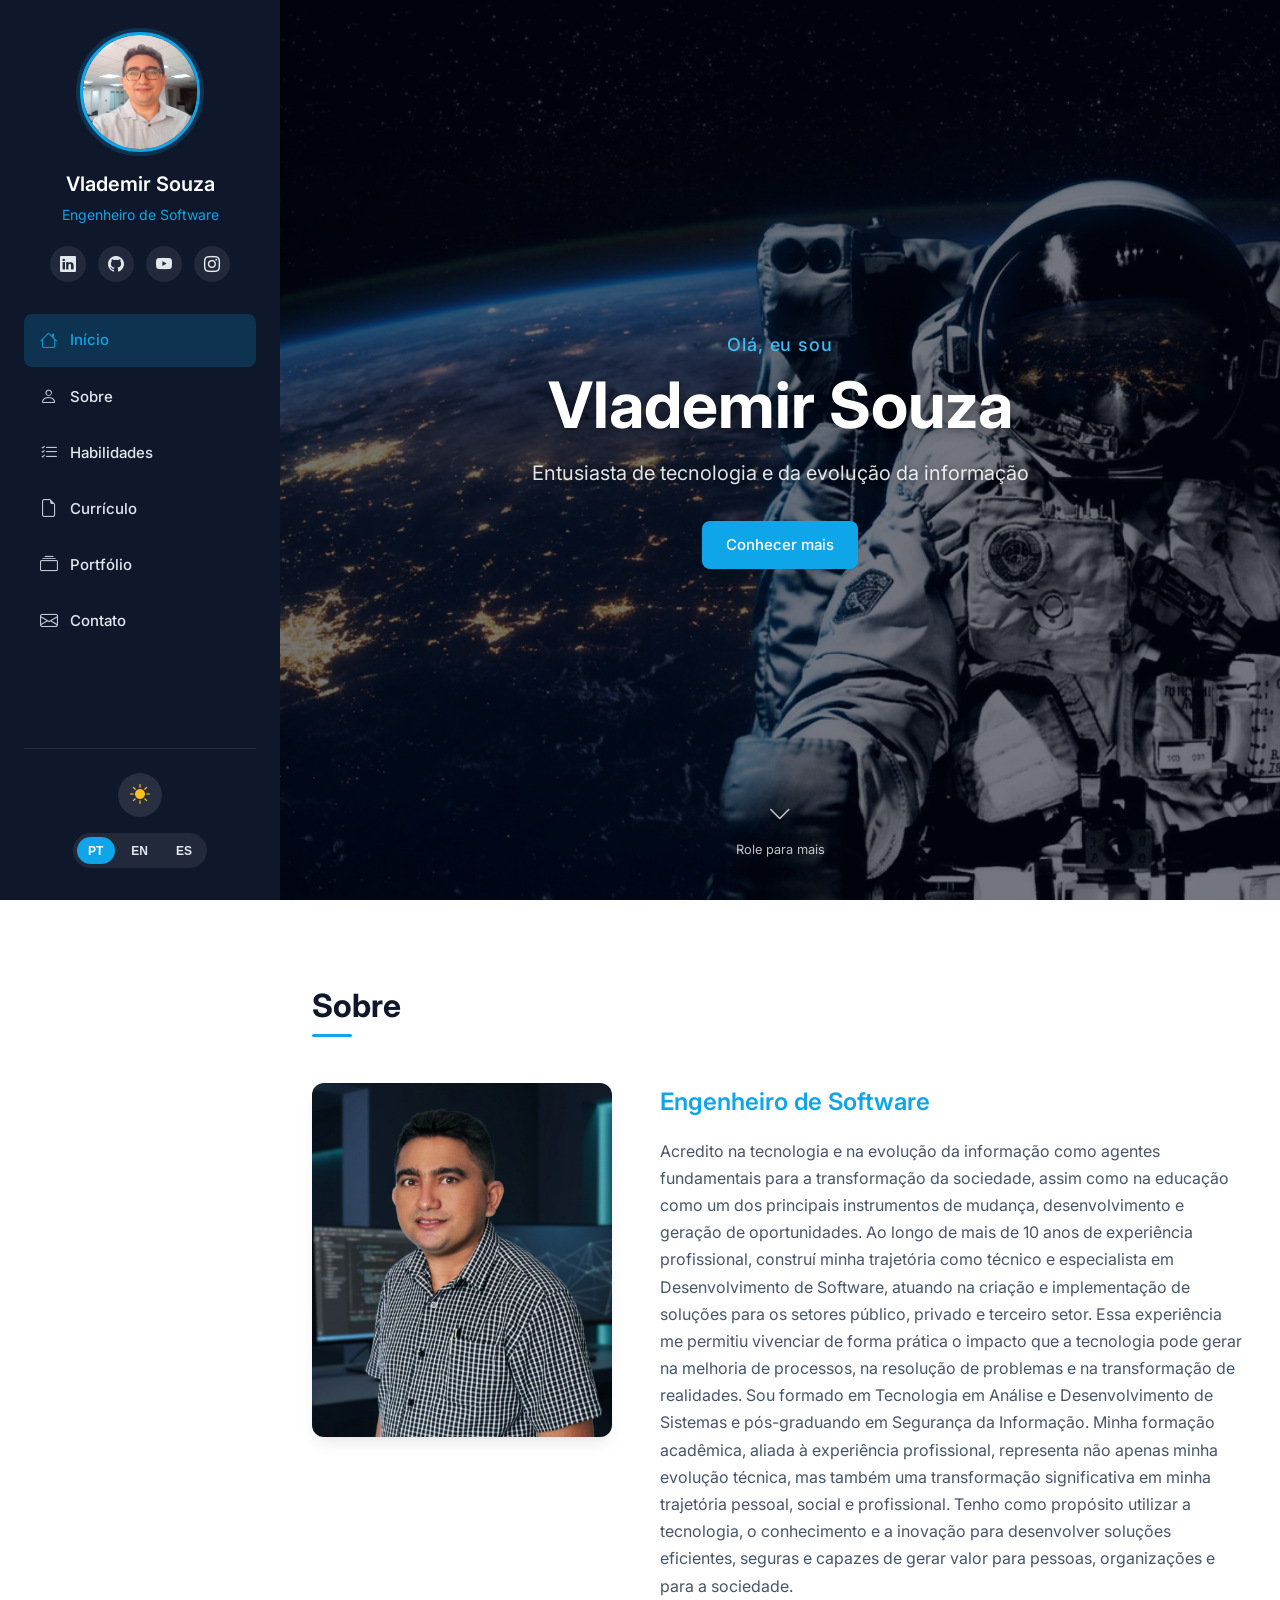
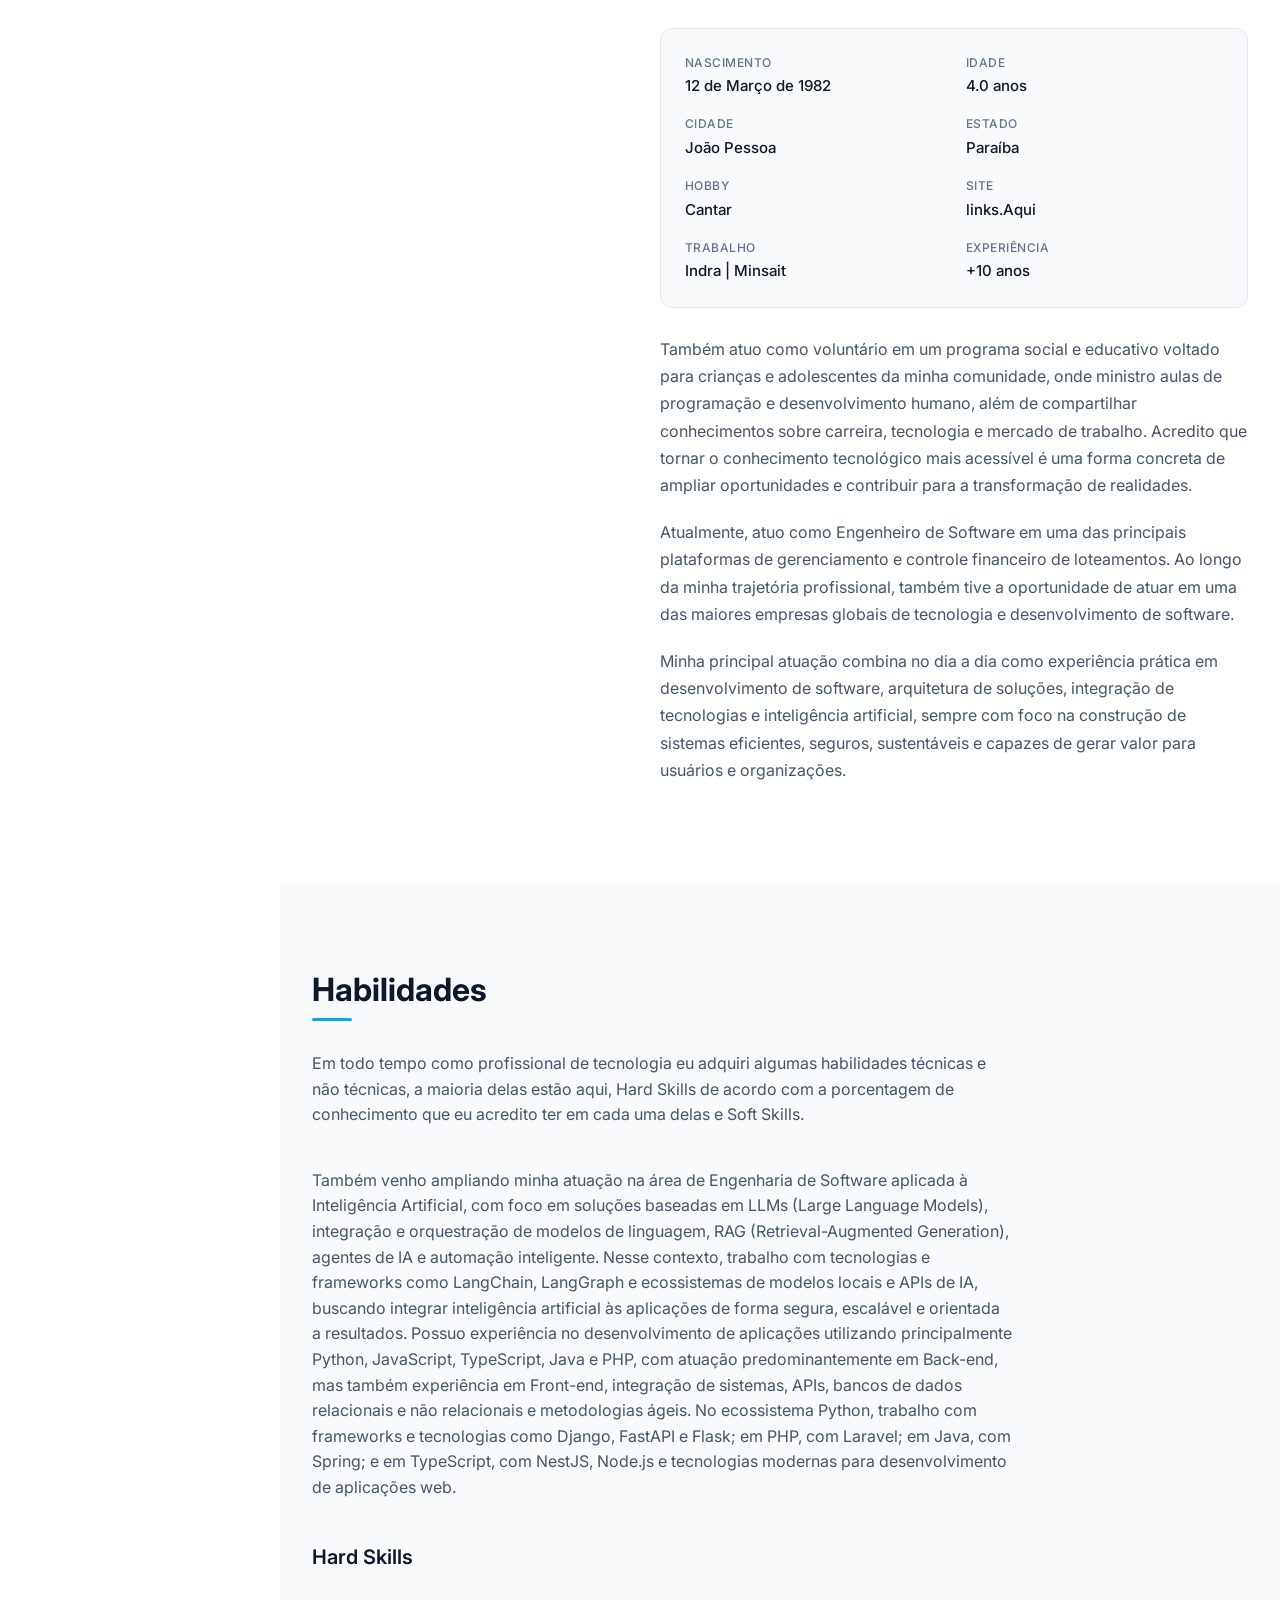
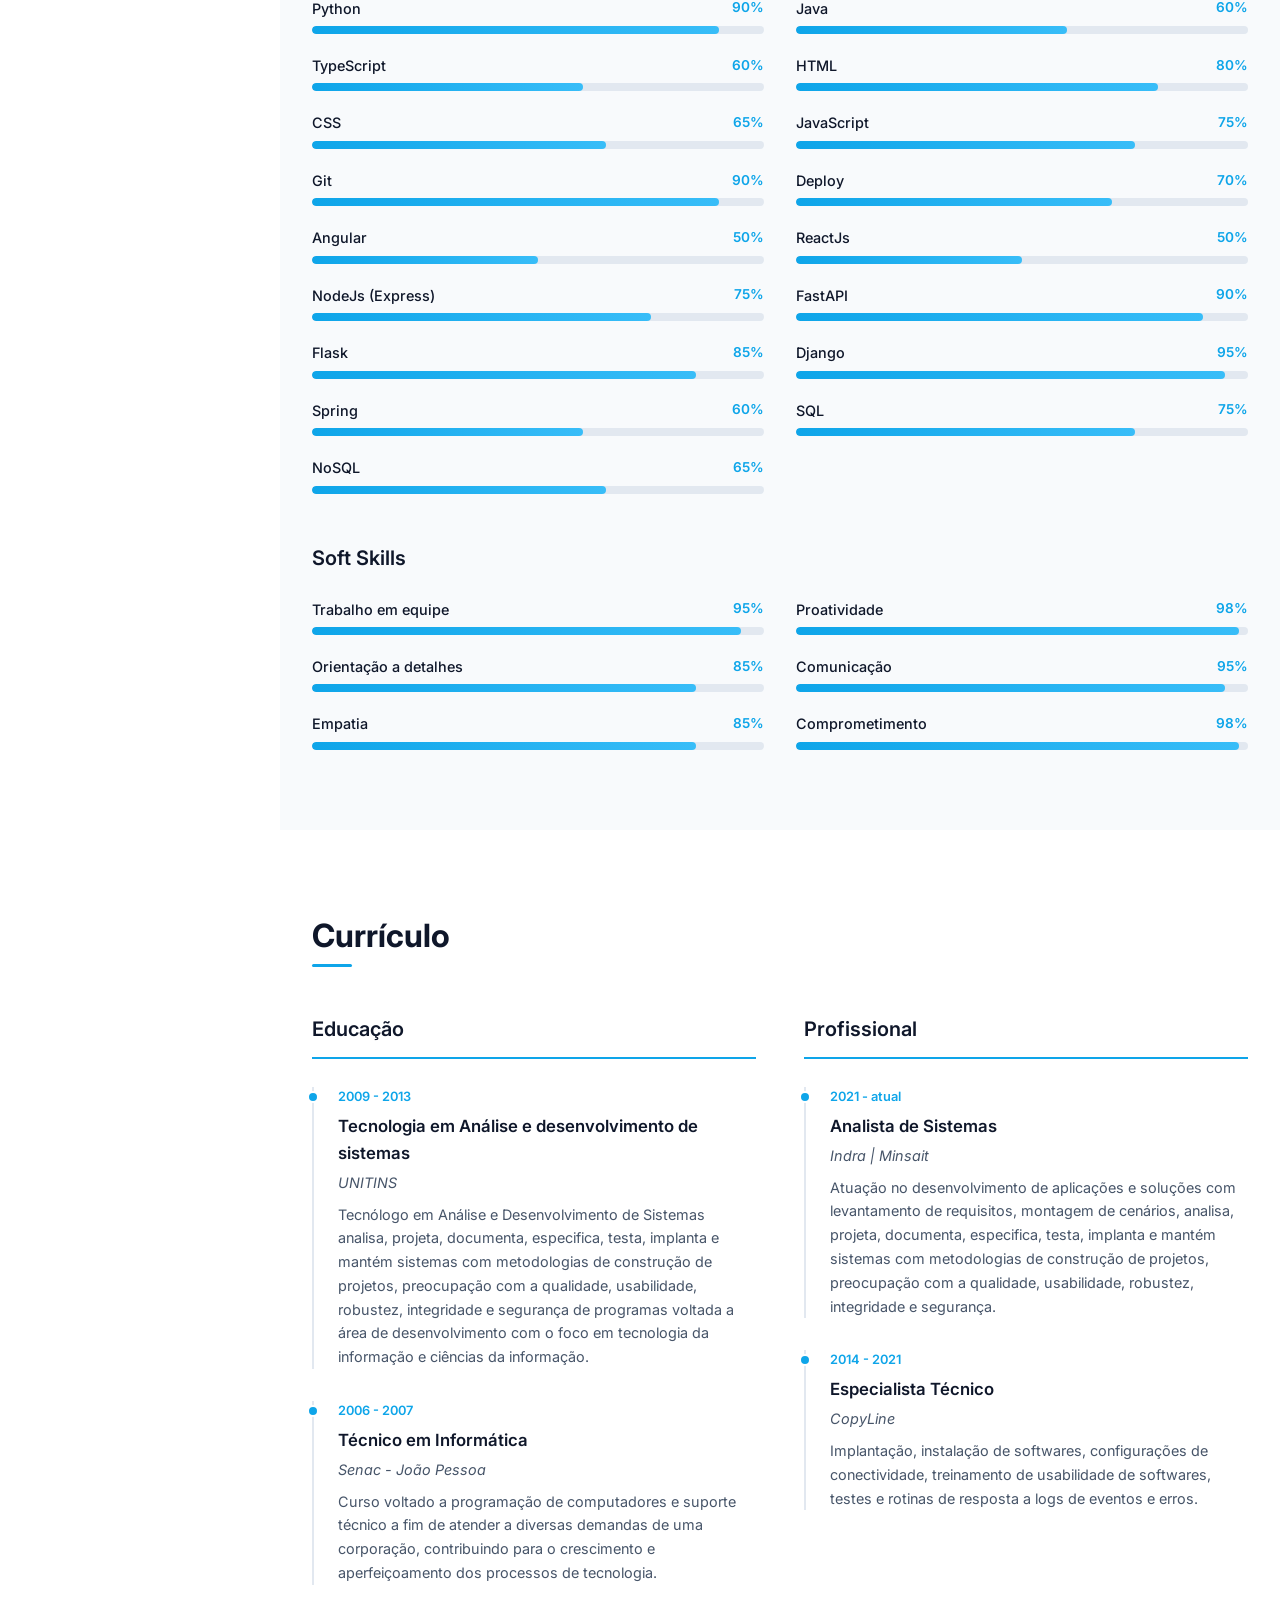
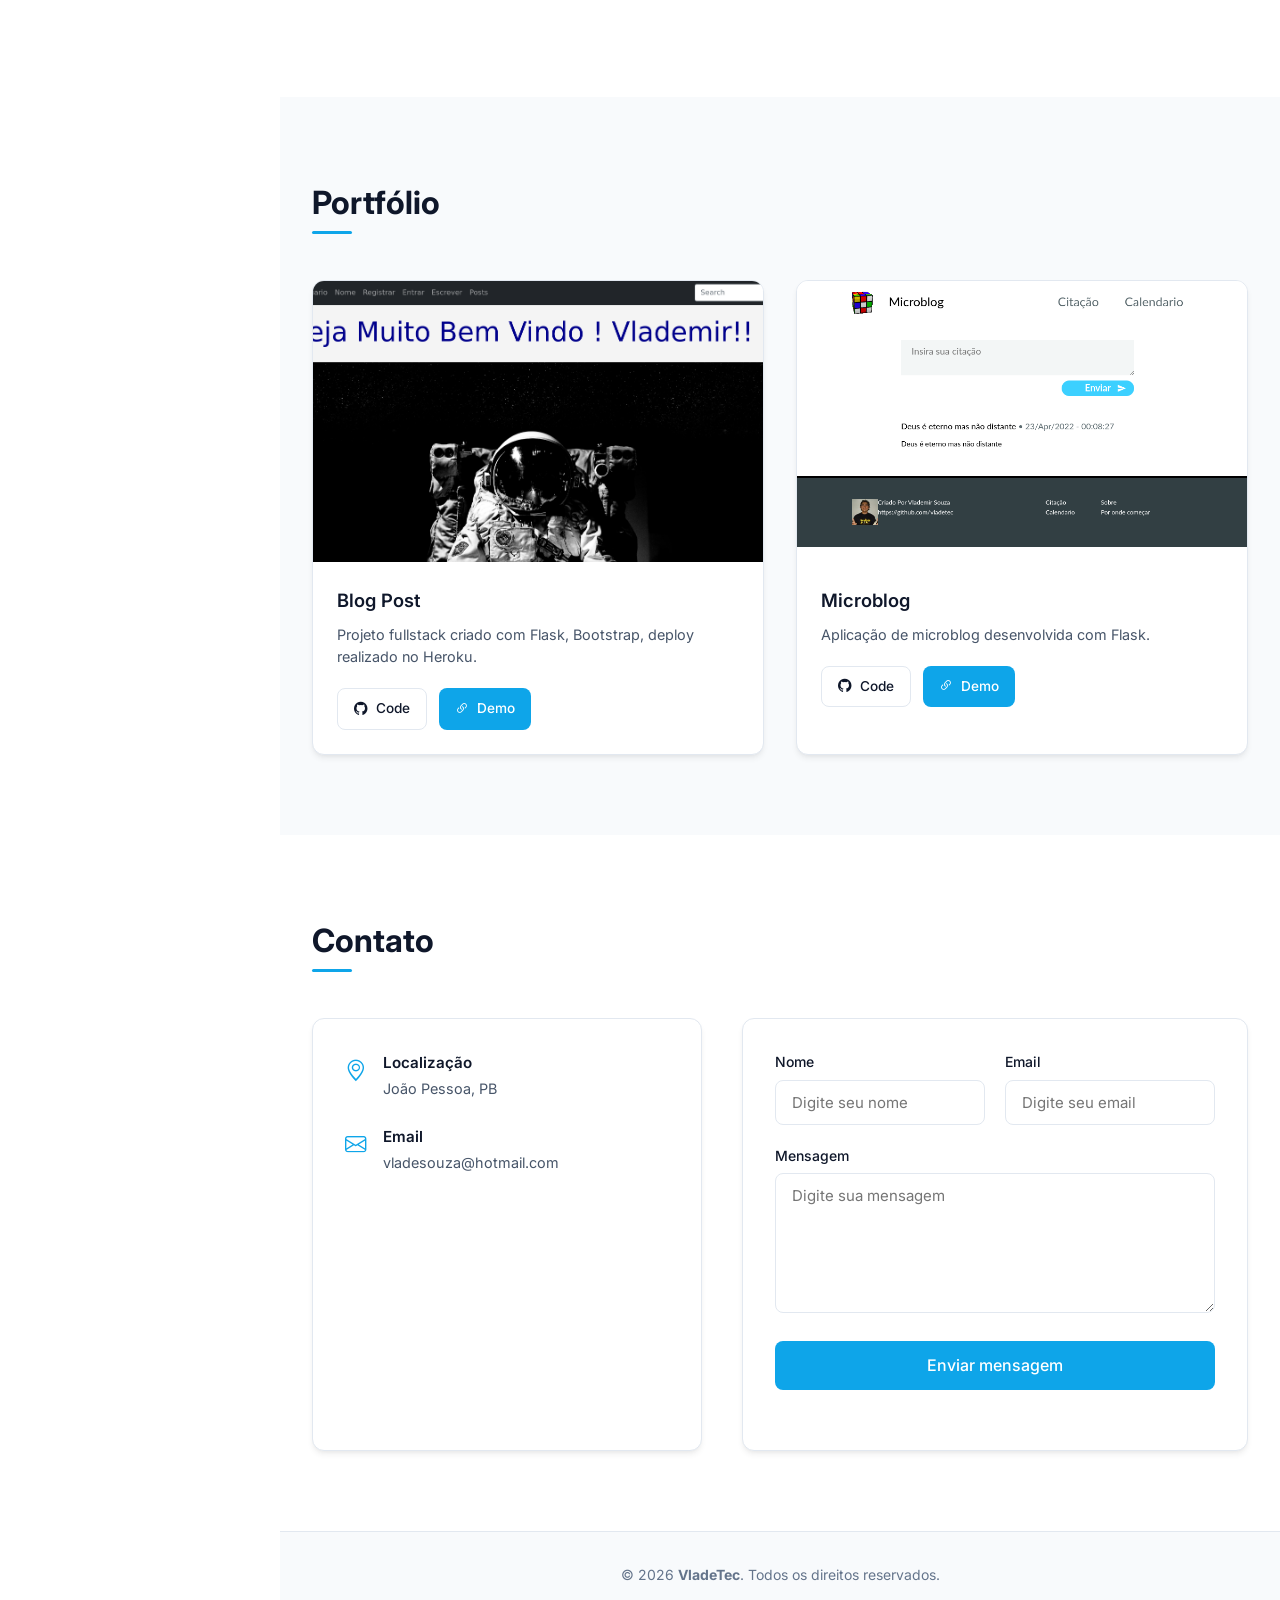
==== commit 1d8bb3c8: "Atualiza textos do portfólio e ajustes visuais" ====
--- a/index.html
+++ b/index.html
@@ -1,5 +1,6 @@
 <!DOCTYPE html>
 <html lang="pt-BR" data-theme="light">
+
 <head>
   <meta charset="UTF-8" />
   <meta name="viewport" content="width=device-width, initial-scale=1.0" />
@@ -11,6 +12,7 @@
   <link rel="stylesheet" href="https://cdn.jsdelivr.net/npm/bootstrap-icons@1.11.3/font/bootstrap-icons.min.css" />
   <link rel="stylesheet" href="./static/css/style.css" />
 </head>
+
 <body>
   <!-- Mobile Menu Toggle -->
   <button class="menu-toggle" id="menuToggle" aria-label="Menu">
@@ -22,13 +24,15 @@
     <div class="sidebar-content">
       <div class="profile">
         <div class="avatar">
-          <img src="./static/img/perfil.png" alt="Vlademir Souza" onerror="this.src='https://ui-avatars.com/api/?name=Vlademir+Souza&background=0D8ABC&color=fff&size=160'" />
+          <img src="./static/img/FotoIndra.png" alt="Vlademir Souza"
+            onerror="this.src='https://ui-avatars.com/api/?name=Vlademir+Souza&background=0D8ABC&color=fff&size=160'" />
         </div>
         <h1>Vlademir Souza</h1>
         <p class="role" data-i18n="role">Engenheiro de Software</p>
-        
+
         <div class="social-links">
-          <a href="https://www.linkedin.com/in/vlademir-souza-ads/" target="_blank" rel="noopener" aria-label="LinkedIn">
+          <a href="https://www.linkedin.com/in/vlademir-souza-ads/" target="_blank" rel="noopener"
+            aria-label="LinkedIn">
             <i class="bi bi-linkedin"></i>
           </a>
           <a href="https://github.com/vladetec" target="_blank" rel="noopener" aria-label="GitHub">
@@ -45,12 +49,18 @@
 
       <nav class="nav-menu">
         <ul>
-          <li><a href="#inicio" class="nav-link active" data-section="inicio"><i class="bi bi-house"></i> <span data-i18n="nav.home">Início</span></a></li>
-          <li><a href="#sobre" class="nav-link" data-section="sobre"><i class="bi bi-person"></i> <span data-i18n="nav.about">Sobre</span></a></li>
-          <li><a href="#habilidades" class="nav-link" data-section="habilidades"><i class="bi bi-list-check"></i> <span data-i18n="nav.skills">Habilidades</span></a></li>
-          <li><a href="#curriculo" class="nav-link" data-section="curriculo"><i class="bi bi-file-earmark"></i> <span data-i18n="nav.resume">Currículo</span></a></li>
-          <li><a href="#portfolio" class="nav-link" data-section="portfolio"><i class="bi bi-collection"></i> <span data-i18n="nav.portfolio">Portfólio</span></a></li>
-          <li><a href="#contato" class="nav-link" data-section="contato"><i class="bi bi-envelope"></i> <span data-i18n="nav.contact">Contato</span></a></li>
+          <li><a href="#inicio" class="nav-link active" data-section="inicio"><i class="bi bi-house"></i> <span
+                data-i18n="nav.home">Início</span></a></li>
+          <li><a href="#sobre" class="nav-link" data-section="sobre"><i class="bi bi-person"></i> <span
+                data-i18n="nav.about">Sobre</span></a></li>
+          <li><a href="#habilidades" class="nav-link" data-section="habilidades"><i class="bi bi-list-check"></i> <span
+                data-i18n="nav.skills">Habilidades</span></a></li>
+          <li><a href="#curriculo" class="nav-link" data-section="curriculo"><i class="bi bi-file-earmark"></i> <span
+                data-i18n="nav.resume">Currículo</span></a></li>
+          <li><a href="#portfolio" class="nav-link" data-section="portfolio"><i class="bi bi-collection"></i> <span
+                data-i18n="nav.portfolio">Portfólio</span></a></li>
+          <li><a href="#contato" class="nav-link" data-section="contato"><i class="bi bi-envelope"></i> <span
+                data-i18n="nav.contact">Contato</span></a></li>
         </ul>
       </nav>
 
@@ -91,18 +101,35 @@
     <section id="sobre" class="section">
       <div class="container">
         <h2 class="section-title" data-i18n="about.title">Sobre</h2>
-        
+
         <div class="about-grid">
           <div class="about-image">
-            <img src="./static/img/FOTO_PERFIL.png" alt="Vlademir Souza" onerror="this.src='https://ui-avatars.com/api/?name=Vlademir+Souza&background=0D8ABC&color=fff&size=400'" />
-          </div>
-          
+            <img src="./static/img/foto_perfil.png" alt="Vlademir Souza"
+              onerror="this.src='https://ui-avatars.com/api/?name=Vlademir+Souza&background=0D8ABC&color=fff&size=400'" />
+          </div>
+
           <div class="about-content">
             <h3 data-i18n="about.role">Engenheiro de Software</h3>
             <p class="about-text" data-i18n="about.p1">
-              Eu acredito na tecnologia e na evolução da informação como agentes diretos para transformação de uma sociedade e no poder da educação como melhor instrumento de mudança e alavancagem das pessoas como um agente transformador de realidades, isso porque sou testemunho com mais de dez anos de experiências tanto como técnico e especialista no segmento de outsourcing de multifuncionais de impressões pude ver de perto essas mudanças e também tive a oportunidade de formação como Tecnólogo em Tecnologia Análise e Desenvolvimento de Sistemas e Pós-graduação em segurança da informação isso mudou a minha realidade social e econômica.
+              Acredito na tecnologia e na evolução da informação como agentes fundamentais para a transformação da
+              sociedade, assim como na educação como um dos principais instrumentos de mudança, desenvolvimento e
+              geração de oportunidades.
+
+              Ao longo de mais de 10 anos de experiência profissional, construí minha trajetória como técnico e
+              especialista em Desenvolvimento de Software, atuando na criação e implementação de soluções para os
+              setores público, privado e terceiro setor. Essa experiência me permitiu vivenciar de forma prática o
+              impacto que a tecnologia pode gerar na melhoria de processos, na resolução de problemas e na transformação
+              de realidades.
+
+              Sou formado em Tecnologia em Análise e Desenvolvimento de Sistemas e pós-graduando em Segurança da
+              Informação. Minha formação acadêmica, aliada à experiência profissional, representa não apenas minha
+              evolução técnica, mas também uma transformação significativa em minha trajetória pessoal, social e
+              profissional.
+
+              Tenho como propósito utilizar a tecnologia, o conhecimento e a inovação para desenvolver soluções
+              eficientes, seguras e capazes de gerar valor para pessoas, organizações e para a sociedade.
             </p>
-            
+
             <div class="info-grid">
               <div class="info-item">
                 <span class="info-label" data-i18n="about.birthday">Nascimento</span>
@@ -126,11 +153,13 @@
               </div>
               <div class="info-item">
                 <span class="info-label" data-i18n="about.site">Site</span>
-                <span class="info-value"><a href="https://github.com/vladetec/meuCurriculo/" target="_blank" rel="noopener">links.Aqui</a></span>
+                <span class="info-value"><a href="https://github.com/vladetec/meuCurriculo/" target="_blank"
+                    rel="noopener">links.Aqui</a></span>
               </div>
               <div class="info-item">
                 <span class="info-label" data-i18n="about.work">Trabalho</span>
-                <span class="info-value"><a href="https://www.indracompany.com/pt-br/" target="_blank" rel="noopener">Indra | Minsait</a></span>
+                <span class="info-value"><a href="https://www.indracompany.com/pt-br/" target="_blank"
+                    rel="noopener">Indra | Minsait</a></span>
               </div>
               <div class="info-item">
                 <span class="info-label" data-i18n="about.experience">Experiência</span>
@@ -139,12 +168,24 @@
             </div>
 
             <p class="about-text" data-i18n="about.p2">
-              Também atualmente atuo como participante voluntário em um programa social e educativo para crianças e adolescentes de minha comunidade onde ministro aulas de programação e desenvolvimento humano, dicas de carreira, dicas de tecnologias, entre outros assuntos. Tudo isso para tornar a programação cada vez mais acessível para todos!
+              Também atuo como voluntário em um programa social e educativo voltado para crianças e adolescentes da minha
+              comunidade, onde ministro aulas de programação e desenvolvimento humano, além de compartilhar conhecimentos
+              sobre carreira, tecnologia e mercado de trabalho. Acredito que tornar o conhecimento tecnológico mais acessível
+              é uma forma concreta de ampliar oportunidades e contribuir para a transformação de realidades.
             </p>
+
+            <p class="about-text" data-i18n="about.p3">
+              Atualmente, atuo como Engenheiro de Software em uma das principais plataformas de gerenciamento e controle
+              financeiro de loteamentos. Ao longo da minha trajetória profissional, também tive a oportunidade de atuar em uma
+              das maiores empresas globais de tecnologia e desenvolvimento de software.
+            </p>
+            <p class="about-text" data-i18n="about.p4">
+              Minha principal atuação combina no dia a dia como experiência prática em desenvolvimento de software, arquitetura de soluções, integração de
+              tecnologias e inteligência artificial, sempre com foco na construção de sistemas eficientes, seguros, sustentáveis
+              e capazes de gerar valor para usuários e organizações.
+            </p>
+
             
-            <p class="about-text" data-i18n="about.p3">
-              Atualmente atuo como Engenheiro de Software em uma das maiores companhias de desenvolvimento e tecnologia do mundo trabalhando principalmente com Python, JavaScript e metodologias ágeis com foco back-end utilizando bancos de dados Relacionais e Não-relacionais.
-            </p>
           </div>
         </div>
       </div>
@@ -155,7 +196,26 @@
       <div class="container">
         <h2 class="section-title" data-i18n="skills.title">Habilidades</h2>
         <p class="section-desc" data-i18n="skills.desc">
-          Em todo tempo como profissional de tecnologia eu adquiri algumas habilidades técnicas e não técnicas, a maioria delas estão aqui, Hard Skills de acordo com a porcentagem de conhecimento que eu acredito ter em cada uma delas e Soft Skills.
+          Em todo tempo como profissional de tecnologia eu adquiri algumas habilidades técnicas e não técnicas, a
+          maioria delas estão aqui, Hard Skills de acordo com a porcentagem de conhecimento que eu acredito ter em cada
+          uma delas e Soft Skills.
+        
+        </p>
+        <p class="section-desc" data-i18n="skills.desc2">
+          Também venho ampliando minha atuação na área de Engenharia de Software aplicada à Inteligência Artificial, com
+              foco em soluções baseadas em LLMs (Large Language Models), integração e orquestração de modelos de
+              linguagem, RAG (Retrieval-Augmented Generation), agentes de IA e automação inteligente. Nesse contexto,
+              trabalho com tecnologias e frameworks como LangChain, LangGraph e ecossistemas de modelos locais e APIs de IA,
+              buscando integrar inteligência artificial às aplicações de forma segura, escalável e orientada a resultados.
+			  
+              Possuo experiência no desenvolvimento de aplicações utilizando principalmente Python, JavaScript, TypeScript,
+              Java e PHP, com atuação predominantemente em Back-end, mas também experiência em Front-end, integração de
+              sistemas, APIs, bancos de dados relacionais e não relacionais e metodologias ágeis.
+
+              No ecossistema Python, trabalho com frameworks e tecnologias como Django, FastAPI e Flask; em PHP, com
+              Laravel; em Java, com Spring; e em TypeScript, com
+              NestJS, Node.js e tecnologias modernas para desenvolvimento de aplicações web.
+        
         </p>
 
         <div class="skills-wrapper">
@@ -167,119 +227,153 @@
                   <span>Python</span>
                   <span class="skill-percent">90%</span>
                 </div>
-                <div class="progress-bar"><div class="progress-fill" style="--progress: 90%"></div></div>
+                <div class="progress-bar">
+                  <div class="progress-fill" style="--progress: 90%"></div>
+                </div>
               </div>
               <div class="skill-item">
                 <div class="skill-header">
                   <span>Java</span>
                   <span class="skill-percent">60%</span>
                 </div>
-                <div class="progress-bar"><div class="progress-fill" style="--progress: 60%"></div></div>
+                <div class="progress-bar">
+                  <div class="progress-fill" style="--progress: 60%"></div>
+                </div>
               </div>
               <div class="skill-item">
                 <div class="skill-header">
                   <span>TypeScript</span>
                   <span class="skill-percent">60%</span>
                 </div>
-                <div class="progress-bar"><div class="progress-fill" style="--progress: 60%"></div></div>
+                <div class="progress-bar">
+                  <div class="progress-fill" style="--progress: 60%"></div>
+                </div>
               </div>
               <div class="skill-item">
                 <div class="skill-header">
                   <span>HTML</span>
                   <span class="skill-percent">80%</span>
                 </div>
-                <div class="progress-bar"><div class="progress-fill" style="--progress: 80%"></div></div>
+                <div class="progress-bar">
+                  <div class="progress-fill" style="--progress: 80%"></div>
+                </div>
               </div>
               <div class="skill-item">
                 <div class="skill-header">
                   <span>CSS</span>
                   <span class="skill-percent">65%</span>
                 </div>
-                <div class="progress-bar"><div class="progress-fill" style="--progress: 65%"></div></div>
+                <div class="progress-bar">
+                  <div class="progress-fill" style="--progress: 65%"></div>
+                </div>
               </div>
               <div class="skill-item">
                 <div class="skill-header">
                   <span>JavaScript</span>
                   <span class="skill-percent">75%</span>
                 </div>
-                <div class="progress-bar"><div class="progress-fill" style="--progress: 75%"></div></div>
+                <div class="progress-bar">
+                  <div class="progress-fill" style="--progress: 75%"></div>
+                </div>
               </div>
               <div class="skill-item">
                 <div class="skill-header">
                   <span>Git</span>
                   <span class="skill-percent">90%</span>
                 </div>
-                <div class="progress-bar"><div class="progress-fill" style="--progress: 90%"></div></div>
+                <div class="progress-bar">
+                  <div class="progress-fill" style="--progress: 90%"></div>
+                </div>
               </div>
               <div class="skill-item">
                 <div class="skill-header">
                   <span>Deploy</span>
                   <span class="skill-percent">70%</span>
                 </div>
-                <div class="progress-bar"><div class="progress-fill" style="--progress: 70%"></div></div>
+                <div class="progress-bar">
+                  <div class="progress-fill" style="--progress: 70%"></div>
+                </div>
               </div>
               <div class="skill-item">
                 <div class="skill-header">
                   <span>Angular</span>
                   <span class="skill-percent">50%</span>
                 </div>
-                <div class="progress-bar"><div class="progress-fill" style="--progress: 50%"></div></div>
+                <div class="progress-bar">
+                  <div class="progress-fill" style="--progress: 50%"></div>
+                </div>
               </div>
               <div class="skill-item">
                 <div class="skill-header">
                   <span>ReactJs</span>
                   <span class="skill-percent">50%</span>
                 </div>
-                <div class="progress-bar"><div class="progress-fill" style="--progress: 50%"></div></div>
+                <div class="progress-bar">
+                  <div class="progress-fill" style="--progress: 50%"></div>
+                </div>
               </div>
               <div class="skill-item">
                 <div class="skill-header">
                   <span>NodeJs (Express)</span>
                   <span class="skill-percent">75%</span>
                 </div>
-                <div class="progress-bar"><div class="progress-fill" style="--progress: 75%"></div></div>
+                <div class="progress-bar">
+                  <div class="progress-fill" style="--progress: 75%"></div>
+                </div>
               </div>
               <div class="skill-item">
                 <div class="skill-header">
                   <span>FastAPI</span>
                   <span class="skill-percent">90%</span>
                 </div>
-                <div class="progress-bar"><div class="progress-fill" style="--progress: 90%"></div></div>
+                <div class="progress-bar">
+                  <div class="progress-fill" style="--progress: 90%"></div>
+                </div>
               </div>
               <div class="skill-item">
                 <div class="skill-header">
                   <span>Flask</span>
                   <span class="skill-percent">85%</span>
                 </div>
-                <div class="progress-bar"><div class="progress-fill" style="--progress: 85%"></div></div>
+                <div class="progress-bar">
+                  <div class="progress-fill" style="--progress: 85%"></div>
+                </div>
               </div>
               <div class="skill-item">
                 <div class="skill-header">
                   <span>Django</span>
                   <span class="skill-percent">95%</span>
                 </div>
-                <div class="progress-bar"><div class="progress-fill" style="--progress: 95%"></div></div>
+                <div class="progress-bar">
+                  <div class="progress-fill" style="--progress: 95%"></div>
+                </div>
               </div>
               <div class="skill-item">
                 <div class="skill-header">
                   <span>Spring</span>
                   <span class="skill-percent">60%</span>
                 </div>
-                <div class="progress-bar"><div class="progress-fill" style="--progress: 60%"></div></div>
+                <div class="progress-bar">
+                  <div class="progress-fill" style="--progress: 60%"></div>
+                </div>
               </div>
               <div class="skill-item">
                 <div class="skill-header">
                   <span>SQL</span>
                   <span class="skill-percent">75%</span>
                 </div>
-                <div class="progress-bar"><div class="progress-fill" style="--progress: 75%"></div></div>
+                <div class="progress-bar">
+                  <div class="progress-fill" style="--progress: 75%"></div>
+                </div>
               </div>
               <div class="skill-item">
                 <div class="skill-header">
                   <span>NoSQL</span>
                   <span class="skill-percent">65%</span>
                 </div>
-                <div class="progress-bar"><div class="progress-fill" style="--progress: 65%"></div></div>
+                <div class="progress-bar">
+                  <div class="progress-fill" style="--progress: 65%"></div>
+                </div>
               </div>
             </div>
           </div>
@@ -292,42 +386,54 @@
                   <span data-i18n="skills.teamwork">Trabalho em equipe</span>
                   <span class="skill-percent">95%</span>
                 </div>
-                <div class="progress-bar"><div class="progress-fill" style="--progress: 95%"></div></div>
+                <div class="progress-bar">
+                  <div class="progress-fill" style="--progress: 95%"></div>
+                </div>
               </div>
               <div class="skill-item">
                 <div class="skill-header">
                   <span data-i18n="skills.proactivity">Proatividade</span>
                   <span class="skill-percent">98%</span>
                 </div>
-                <div class="progress-bar"><div class="progress-fill" style="--progress: 98%"></div></div>
+                <div class="progress-bar">
+                  <div class="progress-fill" style="--progress: 98%"></div>
+                </div>
               </div>
               <div class="skill-item">
                 <div class="skill-header">
                   <span data-i18n="skills.detail">Orientação a detalhes</span>
                   <span class="skill-percent">85%</span>
                 </div>
-                <div class="progress-bar"><div class="progress-fill" style="--progress: 85%"></div></div>
+                <div class="progress-bar">
+                  <div class="progress-fill" style="--progress: 85%"></div>
+                </div>
               </div>
               <div class="skill-item">
                 <div class="skill-header">
                   <span data-i18n="skills.communication">Comunicação</span>
                   <span class="skill-percent">95%</span>
                 </div>
-                <div class="progress-bar"><div class="progress-fill" style="--progress: 95%"></div></div>
+                <div class="progress-bar">
+                  <div class="progress-fill" style="--progress: 95%"></div>
+                </div>
               </div>
               <div class="skill-item">
                 <div class="skill-header">
                   <span data-i18n="skills.empathy">Empatia</span>
                   <span class="skill-percent">85%</span>
                 </div>
-                <div class="progress-bar"><div class="progress-fill" style="--progress: 85%"></div></div>
+                <div class="progress-bar">
+                  <div class="progress-fill" style="--progress: 85%"></div>
+                </div>
               </div>
               <div class="skill-item">
                 <div class="skill-header">
                   <span data-i18n="skills.commitment">Comprometimento</span>
                   <span class="skill-percent">98%</span>
                 </div>
-                <div class="progress-bar"><div class="progress-fill" style="--progress: 98%"></div></div>
+                <div class="progress-bar">
+                  <div class="progress-fill" style="--progress: 98%"></div>
+                </div>
               </div>
             </div>
           </div>
@@ -339,48 +445,55 @@
     <section id="curriculo" class="section">
       <div class="container">
         <h2 class="section-title" data-i18n="resume.title">Currículo</h2>
-        
+
         <div class="resume-grid">
           <div class="resume-column">
             <h3 class="resume-heading" data-i18n="resume.education">Educação</h3>
-            
+
             <div class="resume-item">
               <div class="resume-date">2009 - 2013</div>
               <h4>Tecnologia em Análise e desenvolvimento de sistemas</h4>
               <p class="resume-org">UNITINS</p>
               <p data-i18n="resume.edu1">
-                Tecnólogo em Análise e Desenvolvimento de Sistemas analisa, projeta, documenta, especifica, testa, implanta e mantém sistemas com metodologias de construção de projetos, preocupação com a qualidade, usabilidade, robustez, integridade e segurança de programas voltada a área de desenvolvimento com o foco em tecnologia da informação e ciências da informação.
+                Tecnólogo em Análise e Desenvolvimento de Sistemas analisa, projeta, documenta, especifica, testa,
+                implanta e mantém sistemas com metodologias de construção de projetos, preocupação com a qualidade,
+                usabilidade, robustez, integridade e segurança de programas voltada a área de desenvolvimento com o foco
+                em tecnologia da informação e ciências da informação.
               </p>
             </div>
-            
+
             <div class="resume-item">
               <div class="resume-date">2006 - 2007</div>
               <h4>Técnico em Informática</h4>
               <p class="resume-org">Senac - João Pessoa</p>
               <p data-i18n="resume.edu2">
-                Curso voltado a programação de computadores e suporte técnico a fim de atender a diversas demandas de uma corporação, contribuindo para o crescimento e aperfeiçoamento dos processos de tecnologia.
+                Curso voltado a programação de computadores e suporte técnico a fim de atender a diversas demandas de
+                uma corporação, contribuindo para o crescimento e aperfeiçoamento dos processos de tecnologia.
               </p>
             </div>
           </div>
 
           <div class="resume-column">
             <h3 class="resume-heading" data-i18n="resume.professional">Profissional</h3>
-            
+
             <div class="resume-item">
               <div class="resume-date">2021 - atual</div>
               <h4 data-i18n="resume.job1.title">Analista de Sistemas</h4>
               <p class="resume-org">Indra | Minsait</p>
               <p data-i18n="resume.job1.desc">
-                Atuação no desenvolvimento de aplicações e soluções com levantamento de requisitos, montagem de cenários, analisa, projeta, documenta, especifica, testa, implanta e mantém sistemas com metodologias de construção de projetos, preocupação com a qualidade, usabilidade, robustez, integridade e segurança.
+                Atuação no desenvolvimento de aplicações e soluções com levantamento de requisitos, montagem de
+                cenários, analisa, projeta, documenta, especifica, testa, implanta e mantém sistemas com metodologias de
+                construção de projetos, preocupação com a qualidade, usabilidade, robustez, integridade e segurança.
               </p>
             </div>
-            
+
             <div class="resume-item">
               <div class="resume-date">2014 - 2021</div>
               <h4 data-i18n="resume.job2.title">Especialista Técnico</h4>
               <p class="resume-org">CopyLine</p>
               <p data-i18n="resume.job2.desc">
-                Implantação, instalação de softwares, configurações de conectividade, treinamento de usabilidade de softwares, testes e rotinas de resposta a logs de eventos e erros.
+                Implantação, instalação de softwares, configurações de conectividade, treinamento de usabilidade de
+                softwares, testes e rotinas de resposta a logs de eventos e erros.
               </p>
             </div>
           </div>
@@ -392,20 +505,24 @@
     <section id="portfolio" class="section section-alt">
       <div class="container">
         <h2 class="section-title" data-i18n="portfolio.title">Portfólio</h2>
-        
+
         <div class="portfolio-grid">
           <article class="portfolio-card">
             <div class="card-image">
-              <img src="./static/img/Blog_Post.png" alt="Blog Post" onerror="this.src='https://placehold.co/600x400/0D8ABC/fff?text=Blog+Post'" />
+              <img src="./static/img/Blog_Post.png" alt="Blog Post"
+                onerror="this.src='https://placehold.co/600x400/0D8ABC/fff?text=Blog+Post'" />
             </div>
             <div class="card-body">
               <h3>Blog Post</h3>
-              <p data-i18n="portfolio.blog">Projeto fullstack criado com Flask, Bootstrap, deploy realizado no Heroku.</p>
+              <p data-i18n="portfolio.blog">Projeto fullstack criado com Flask, Bootstrap, deploy realizado no Heroku.
+              </p>
               <div class="card-actions">
-                <a href="https://github.com/vladetec/portifolio-blog-posts" target="_blank" rel="noopener" class="btn btn-outline">
+                <a href="https://github.com/vladetec/portifolio-blog-posts" target="_blank" rel="noopener"
+                  class="btn btn-outline">
                   <i class="bi bi-github"></i> Code
                 </a>
-                <a href="https://portifolio-vladetec.herokuapp.com/" target="_blank" rel="noopener" class="btn btn-primary">
+                <a href="https://portifolio-vladetec.herokuapp.com/" target="_blank" rel="noopener"
+                  class="btn btn-primary">
                   <i class="bi bi-link-45deg"></i> Demo
                 </a>
               </div>
@@ -414,16 +531,19 @@
 
           <article class="portfolio-card">
             <div class="card-image">
-              <img src="./static/img/microblog.png" alt="Microblog" onerror="this.src='https://placehold.co/600x400/0D8ABC/fff?text=Microblog'" />
+              <img src="./static/img/microblog.png" alt="Microblog"
+                onerror="this.src='https://placehold.co/600x400/0D8ABC/fff?text=Microblog'" />
             </div>
             <div class="card-body">
               <h3>Microblog</h3>
               <p data-i18n="portfolio.microblog">Aplicação de microblog desenvolvida com Flask.</p>
               <div class="card-actions">
-                <a href="https://github.com/vladetec/make-microblog-flask" target="_blank" rel="noopener" class="btn btn-outline">
+                <a href="https://github.com/vladetec/make-microblog-flask" target="_blank" rel="noopener"
+                  class="btn btn-outline">
                   <i class="bi bi-github"></i> Code
                 </a>
-                <a href="https://microblog-vladetec.herokuapp.com/" target="_blank" rel="noopener" class="btn btn-primary">
+                <a href="https://microblog-vladetec.herokuapp.com/" target="_blank" rel="noopener"
+                  class="btn btn-primary">
                   <i class="bi bi-link-45deg"></i> Demo
                 </a>
               </div>
@@ -437,7 +557,7 @@
     <section id="contato" class="section">
       <div class="container">
         <h2 class="section-title" data-i18n="contact.title">Contato</h2>
-        
+
         <div class="contact-grid">
           <div class="contact-info">
             <div class="contact-card">
@@ -455,15 +575,12 @@
                   <p>vladesouza@hotmail.com</p>
                 </div>
               </div>
-              
+
               <div class="map-container">
                 <iframe
                   src="https://maps.google.com/maps?q=Jo%C3%A3o%20pessoa%20PB%20&t=&z=15&ie=UTF8&iwloc=&output=embed"
-                  allowfullscreen=""
-                  loading="lazy"
-                  referrerpolicy="no-referrer-when-downgrade"
-                  title="Mapa João Pessoa"
-                ></iframe>
+                  allowfullscreen="" loading="lazy" referrerpolicy="no-referrer-when-downgrade"
+                  title="Mapa João Pessoa"></iframe>
               </div>
             </div>
           </div>
@@ -473,16 +590,19 @@
               <div class="form-row">
                 <div class="form-group">
                   <label for="nome" data-i18n="contact.name">Nome</label>
-                  <input type="text" id="nome" name="nome" required data-i18n-placeholder="contact.namePlaceholder" placeholder="Digite seu nome" />
+                  <input type="text" id="nome" name="nome" required data-i18n-placeholder="contact.namePlaceholder"
+                    placeholder="Digite seu nome" />
                 </div>
                 <div class="form-group">
                   <label for="email">Email</label>
-                  <input type="email" id="email" name="email" required data-i18n-placeholder="contact.emailPlaceholder" placeholder="Digite seu email" />
+                  <input type="email" id="email" name="email" required data-i18n-placeholder="contact.emailPlaceholder"
+                    placeholder="Digite seu email" />
                 </div>
               </div>
               <div class="form-group">
                 <label for="mensagem" data-i18n="contact.message">Mensagem</label>
-                <textarea id="mensagem" name="mensagem" rows="6" required data-i18n-placeholder="contact.messagePlaceholder" placeholder="Digite sua mensagem"></textarea>
+                <textarea id="mensagem" name="mensagem" rows="6" required
+                  data-i18n-placeholder="contact.messagePlaceholder" placeholder="Digite sua mensagem"></textarea>
               </div>
               <button type="submit" class="btn btn-primary btn-submit" id="btnEnviar">
                 <span data-i18n="contact.send">Enviar mensagem</span>
@@ -496,7 +616,8 @@
     <!-- Footer -->
     <footer class="footer">
       <div class="container">
-        <p>&copy; 2026 <strong>VladeTec</strong>. <span data-i18n="footer.rights">Todos os direitos reservados.</span></p>
+        <p>&copy; 2026 <strong>VladeTec</strong>. <span data-i18n="footer.rights">Todos os direitos reservados.</span>
+        </p>
       </div>
     </footer>
   </main>
@@ -504,4 +625,5 @@
   <script src="./static/js/i18n.js"></script>
   <script src="./static/js/main.js"></script>
 </body>
-</html>
+
+</html>
--- a/static/css/style.css
+++ b/static/css/style.css
@@ -44,7 +44,9 @@
 }
 
 /* Reset & Base */
-*, *::before, *::after {
+*,
+*::before,
+*::after {
   box-sizing: border-box;
   margin: 0;
   padding: 0;
@@ -346,16 +348,31 @@
   text-align: center;
   position: relative;
   padding: 2rem;
-  background: linear-gradient(135deg, var(--bg-primary) 0%, var(--bg-secondary) 100%);
+  background-image: url('../img/nauta.png');
+  background-size: cover;
+  background-position: center center;
+  background-repeat: no-repeat;
+  background-attachment: fixed;
+}
+
+/* Soft dark overlay so text remains readable */
+.hero::before {
+  content: '';
+  position: absolute;
+  inset: 0;
+  background: rgba(2, 6, 23, 0.55);
+  z-index: 0;
 }
 
 .hero-content {
   max-width: 700px;
+  position: relative;
+  z-index: 1;
 }
 
 .hero-greeting {
   font-size: 1.125rem;
-  color: var(--accent);
+  color: #38bdf8;
   font-weight: 500;
   margin-bottom: 0.5rem;
   letter-spacing: 0.05em;
@@ -366,14 +383,16 @@
   font-weight: 700;
   line-height: 1.15;
   margin-bottom: 1rem;
-  color: var(--text-primary);
+  color: #ffffff;
+  text-shadow: 0 2px 12px rgba(0, 0, 0, 0.4);
 }
 
 .hero-subtitle {
   font-size: 1.25rem;
-  color: var(--text-secondary);
+  color: rgba(255, 255, 255, 0.88);
   margin-bottom: 2rem;
   font-weight: 400;
+  text-shadow: 0 1px 6px rgba(0, 0, 0, 0.35);
 }
 
 .scroll-indicator {
@@ -381,6 +400,7 @@
   bottom: 2.5rem;
   left: 50%;
   transform: translateX(-50%);
+  z-index: 1;
 }
 
 .scroll-indicator a {
@@ -388,13 +408,13 @@
   flex-direction: column;
   align-items: center;
   gap: 0.35rem;
-  color: var(--text-muted);
+  color: rgba(255, 255, 255, 0.75);
   font-size: 0.8rem;
   transition: color var(--transition);
 }
 
 .scroll-indicator a:hover {
-  color: var(--accent);
+  color: #38bdf8;
 }
 
 .scroll-indicator i {
@@ -403,9 +423,22 @@
 }
 
 @keyframes bounce {
-  0%, 20%, 50%, 80%, 100% { transform: translateY(0); }
-  40% { transform: translateY(-8px); }
-  60% { transform: translateY(-4px); }
+
+  0%,
+  20%,
+  50%,
+  80%,
+  100% {
+    transform: translateY(0);
+  }
+
+  40% {
+    transform: translateY(-8px);
+  }
+
+  60% {
+    transform: translateY(-4px);
+  }
 }
 
 /* ========== Buttons ========== */
@@ -836,11 +869,11 @@
     grid-template-columns: 240px 1fr;
     gap: 2rem;
   }
-  
+
   .skills-grid {
     grid-template-columns: 1fr;
   }
-  
+
   .skills-grid.soft {
     grid-template-columns: 1fr;
   }
@@ -850,43 +883,43 @@
   .sidebar {
     transform: translateX(-100%);
   }
-  
+
   .sidebar.open {
     transform: translateX(0);
   }
-  
+
   .main-content {
     margin-left: 0;
   }
-  
+
   .menu-toggle {
     display: flex;
     align-items: center;
     justify-content: center;
   }
-  
+
   .about-grid {
     grid-template-columns: 1fr;
   }
-  
+
   .about-image {
     max-width: 280px;
     margin: 0 auto;
   }
-  
+
   .resume-grid {
     grid-template-columns: 1fr;
     gap: 2rem;
   }
-  
+
   .contact-grid {
     grid-template-columns: 1fr;
   }
-  
+
   .info-grid {
     grid-template-columns: 1fr;
   }
-  
+
   .form-row {
     grid-template-columns: 1fr;
   }
@@ -896,19 +929,19 @@
   .container {
     padding: 0 1.25rem;
   }
-  
+
   .section {
     padding: 3.5rem 0;
   }
-  
+
   .section-title {
     font-size: 1.65rem;
   }
-  
+
   .hero-name {
     font-size: 2.25rem;
   }
-  
+
   .portfolio-grid {
     grid-template-columns: 1fr;
   }
@@ -925,4 +958,4 @@
 
 .sidebar-overlay.active {
   display: block;
-}
+}
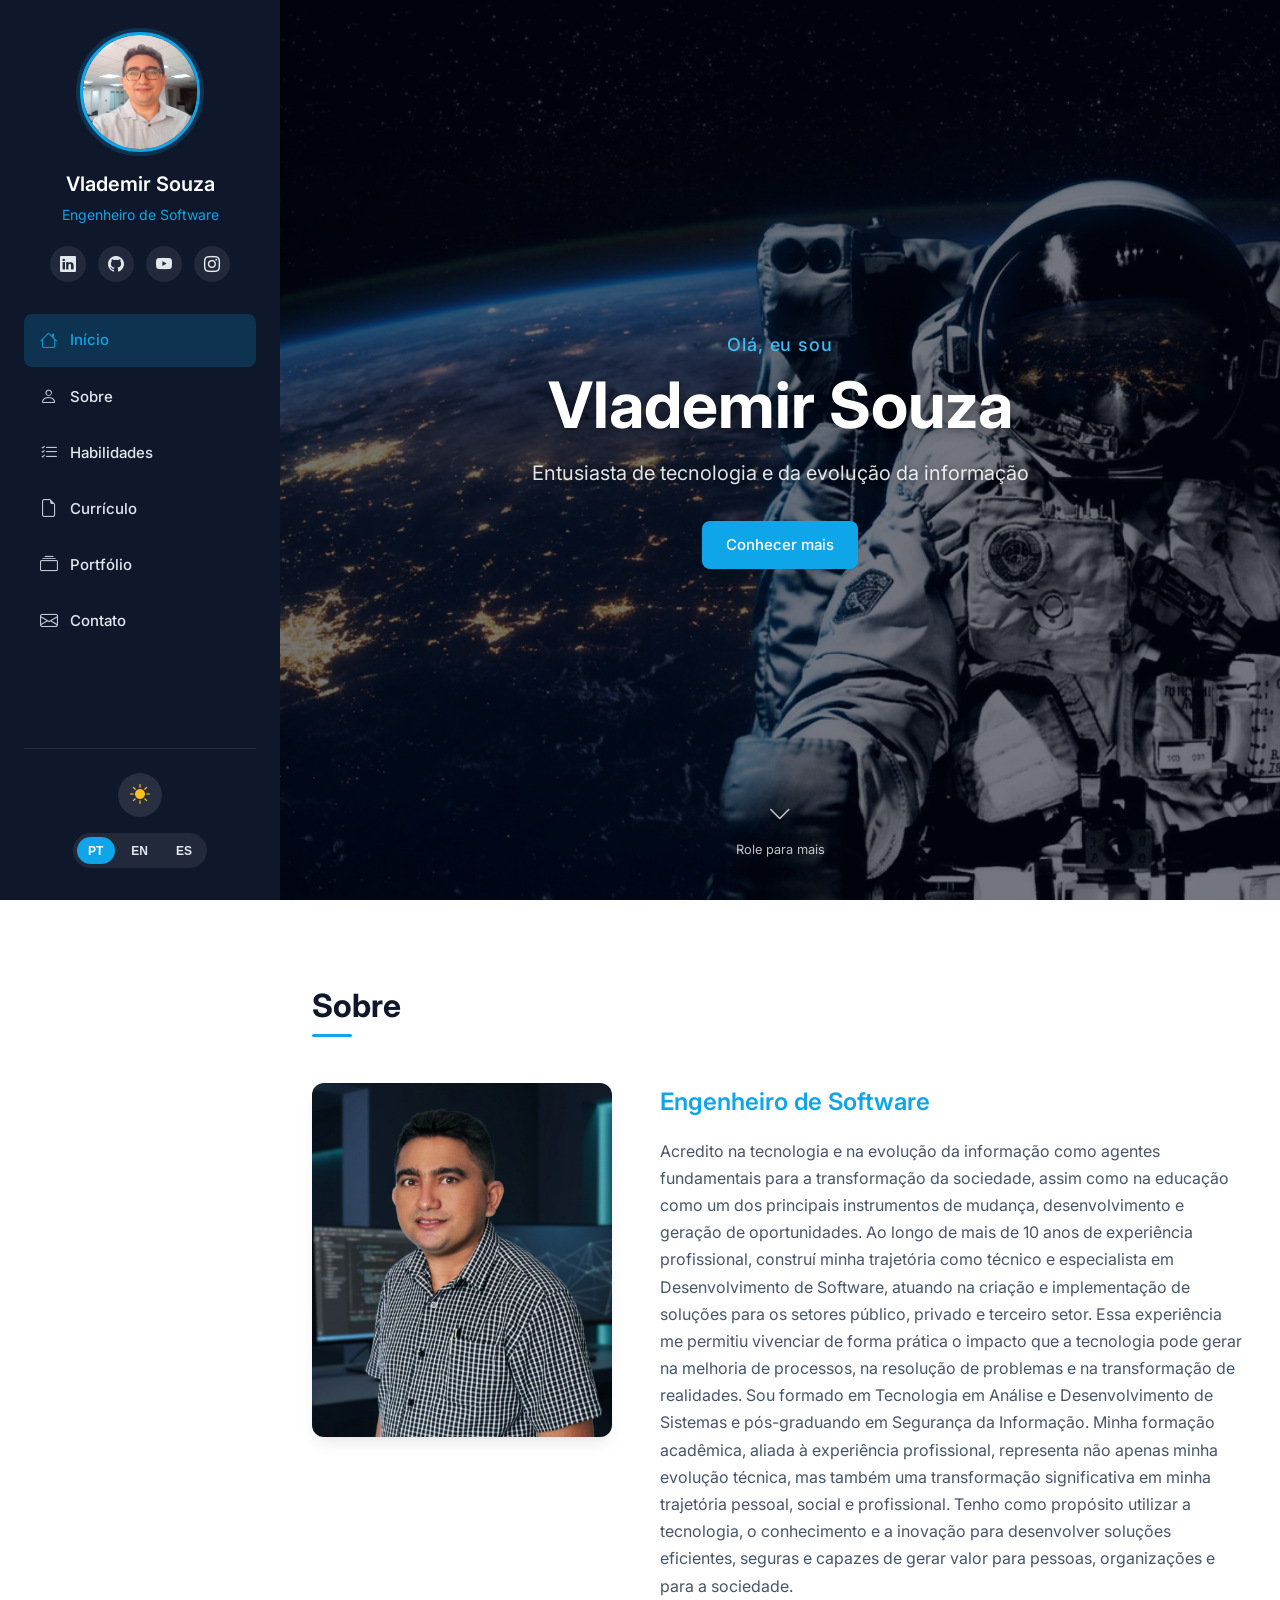
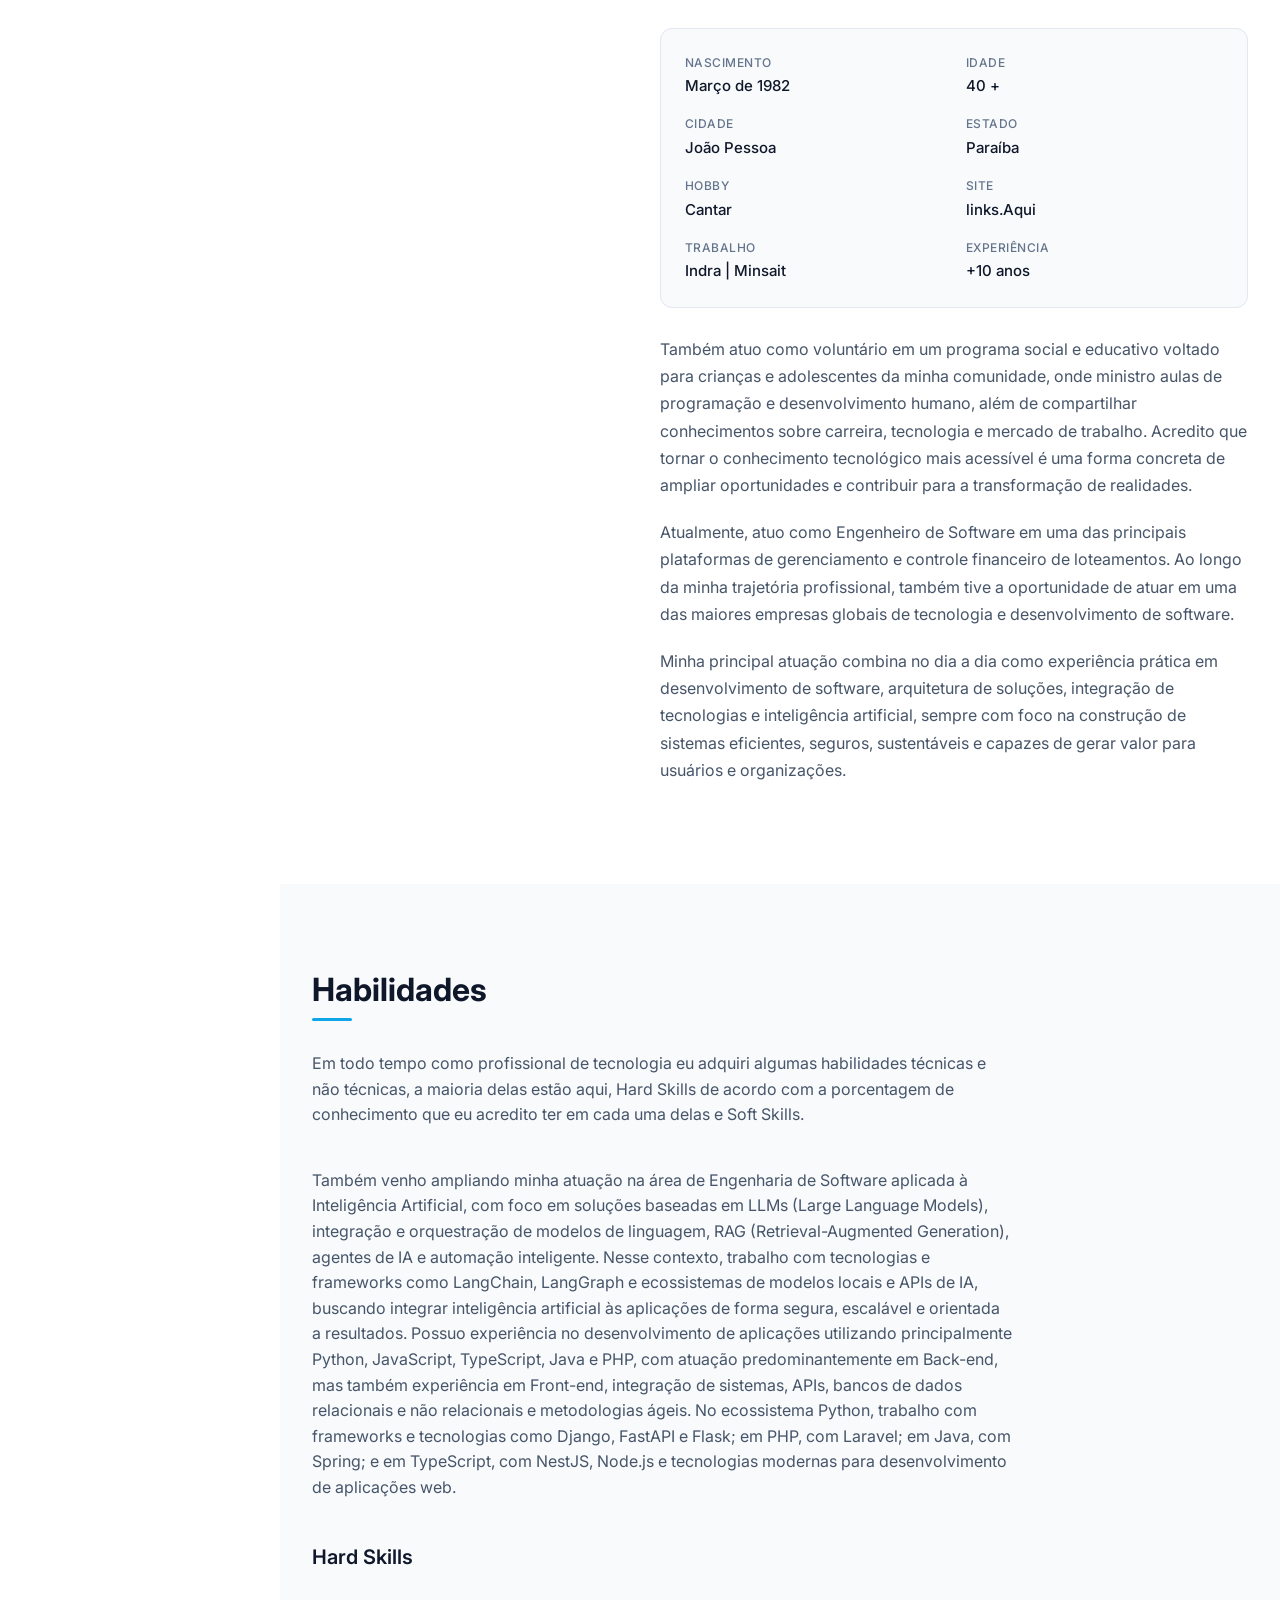
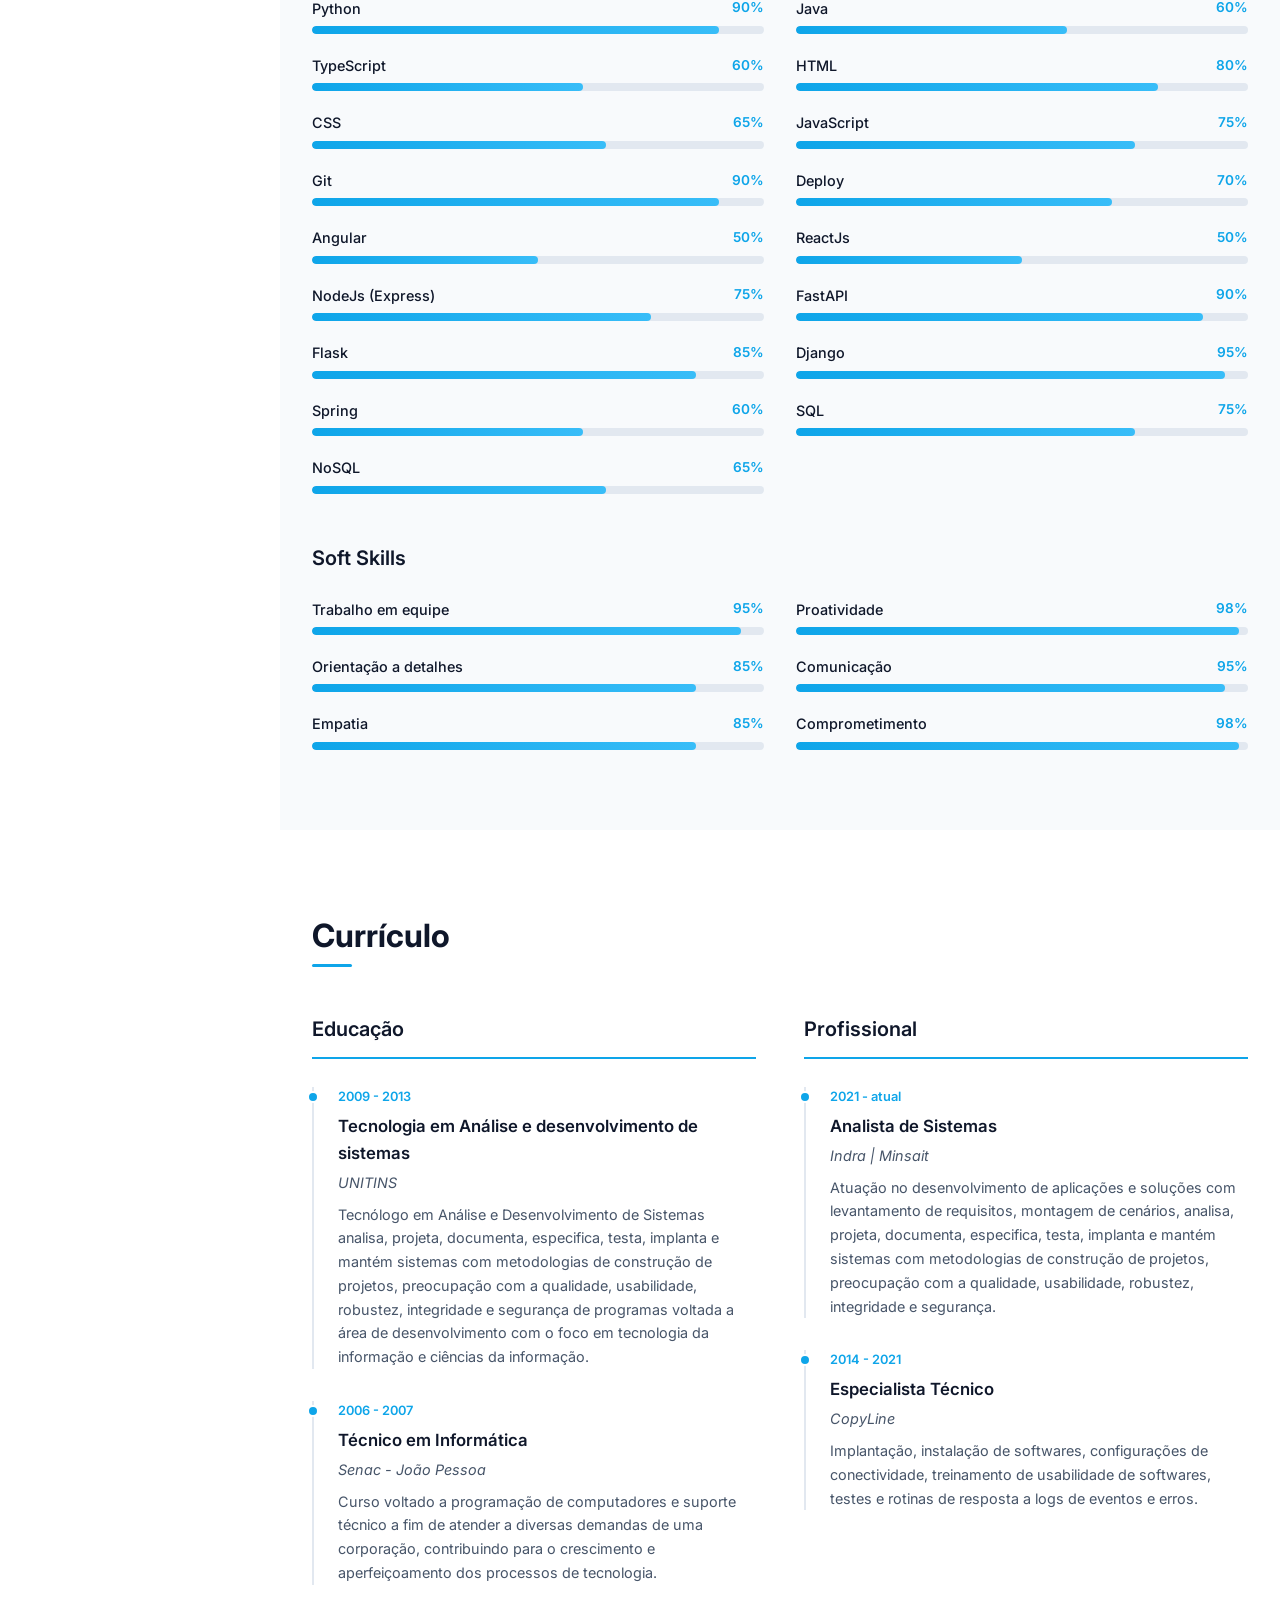
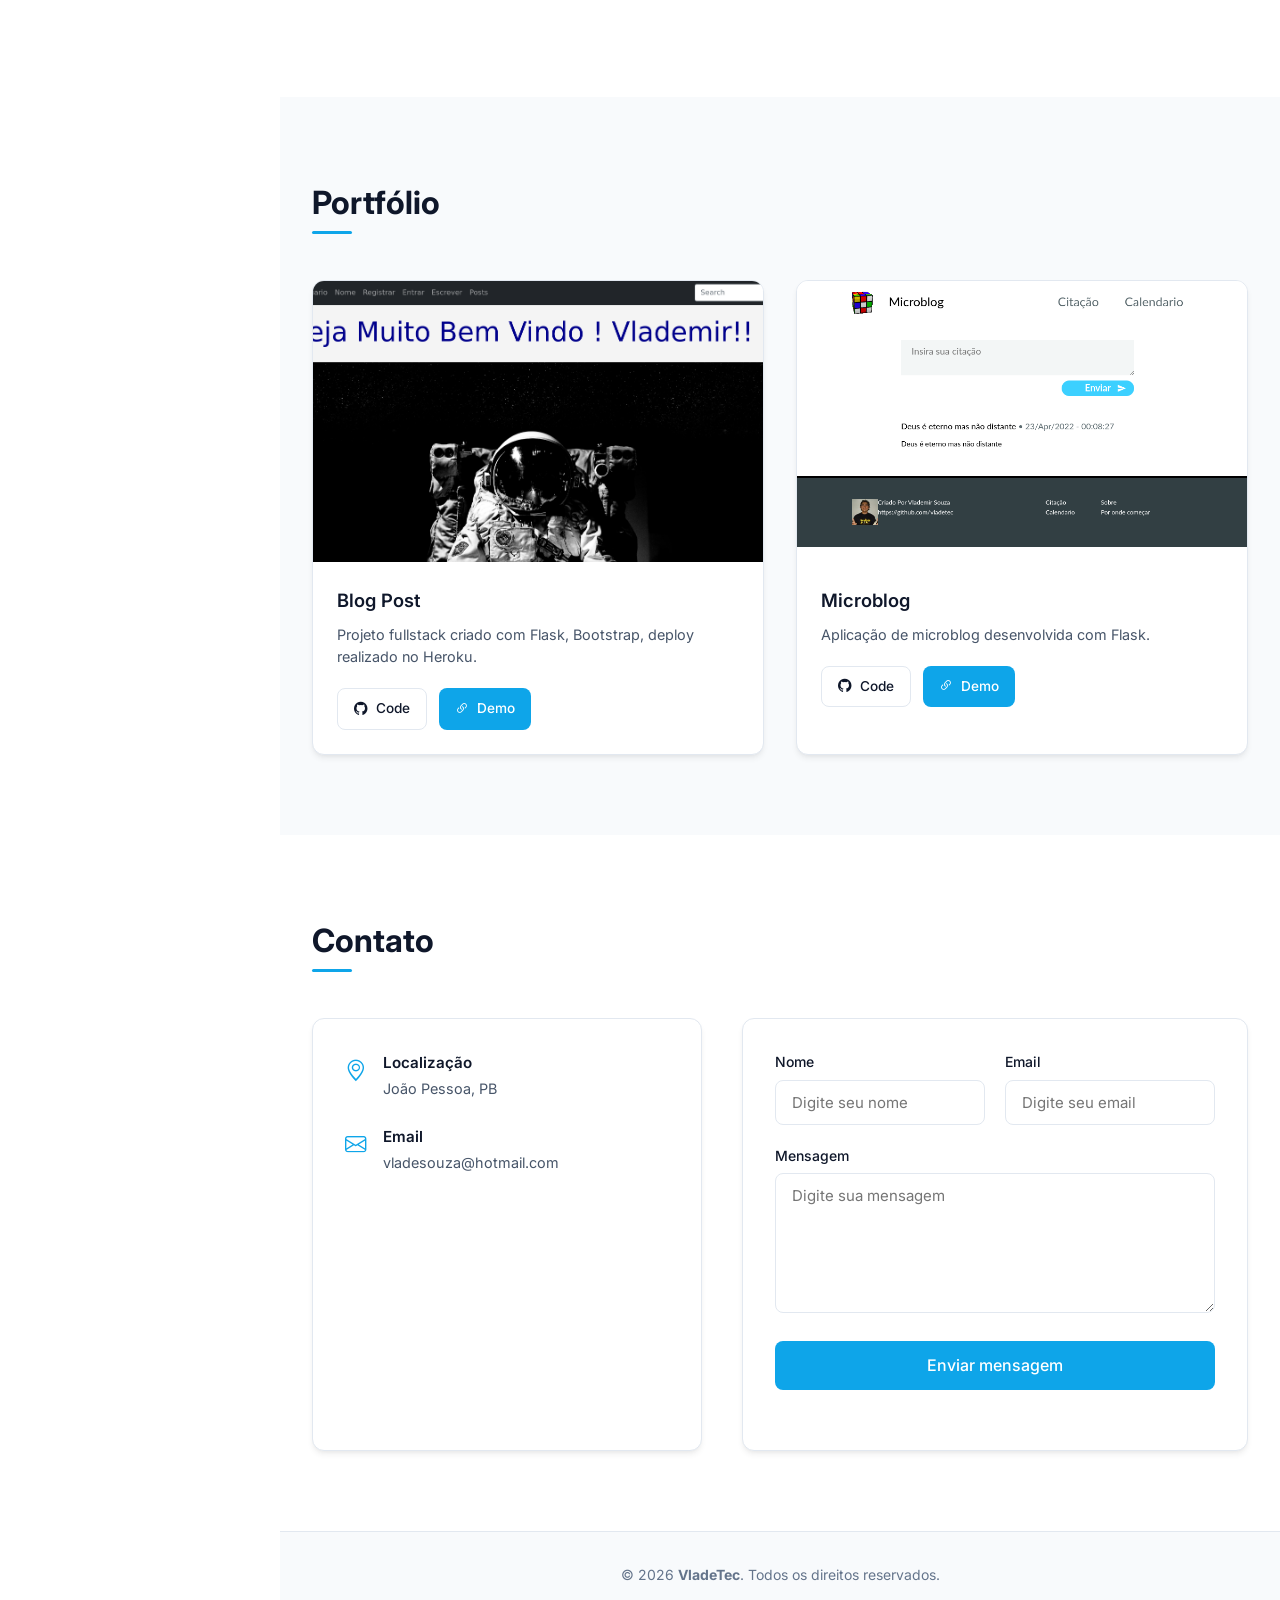
==== commit 23241677: "Atualiza informações pessoais no portfólio" ====
--- a/index.html
+++ b/index.html
@@ -133,11 +133,11 @@
             <div class="info-grid">
               <div class="info-item">
                 <span class="info-label" data-i18n="about.birthday">Nascimento</span>
-                <span class="info-value">12 de Março de 1982</span>
+                <span class="info-value">Março de 1982</span>
               </div>
               <div class="info-item">
                 <span class="info-label" data-i18n="about.age">Idade</span>
-                <span class="info-value">4.0 anos</span>
+                <span class="info-value">40 +</span>
               </div>
               <div class="info-item">
                 <span class="info-label" data-i18n="about.city">Cidade</span>
@@ -153,7 +153,7 @@
               </div>
               <div class="info-item">
                 <span class="info-label" data-i18n="about.site">Site</span>
-                <span class="info-value"><a href="https://github.com/vladetec/meuCurriculo/" target="_blank"
+                <span class="info-value"><a href="https://www.linkedin.com/in/vlademir-souza-ads/" target="_blank"
                     rel="noopener">links.Aqui</a></span>
               </div>
               <div class="info-item">
